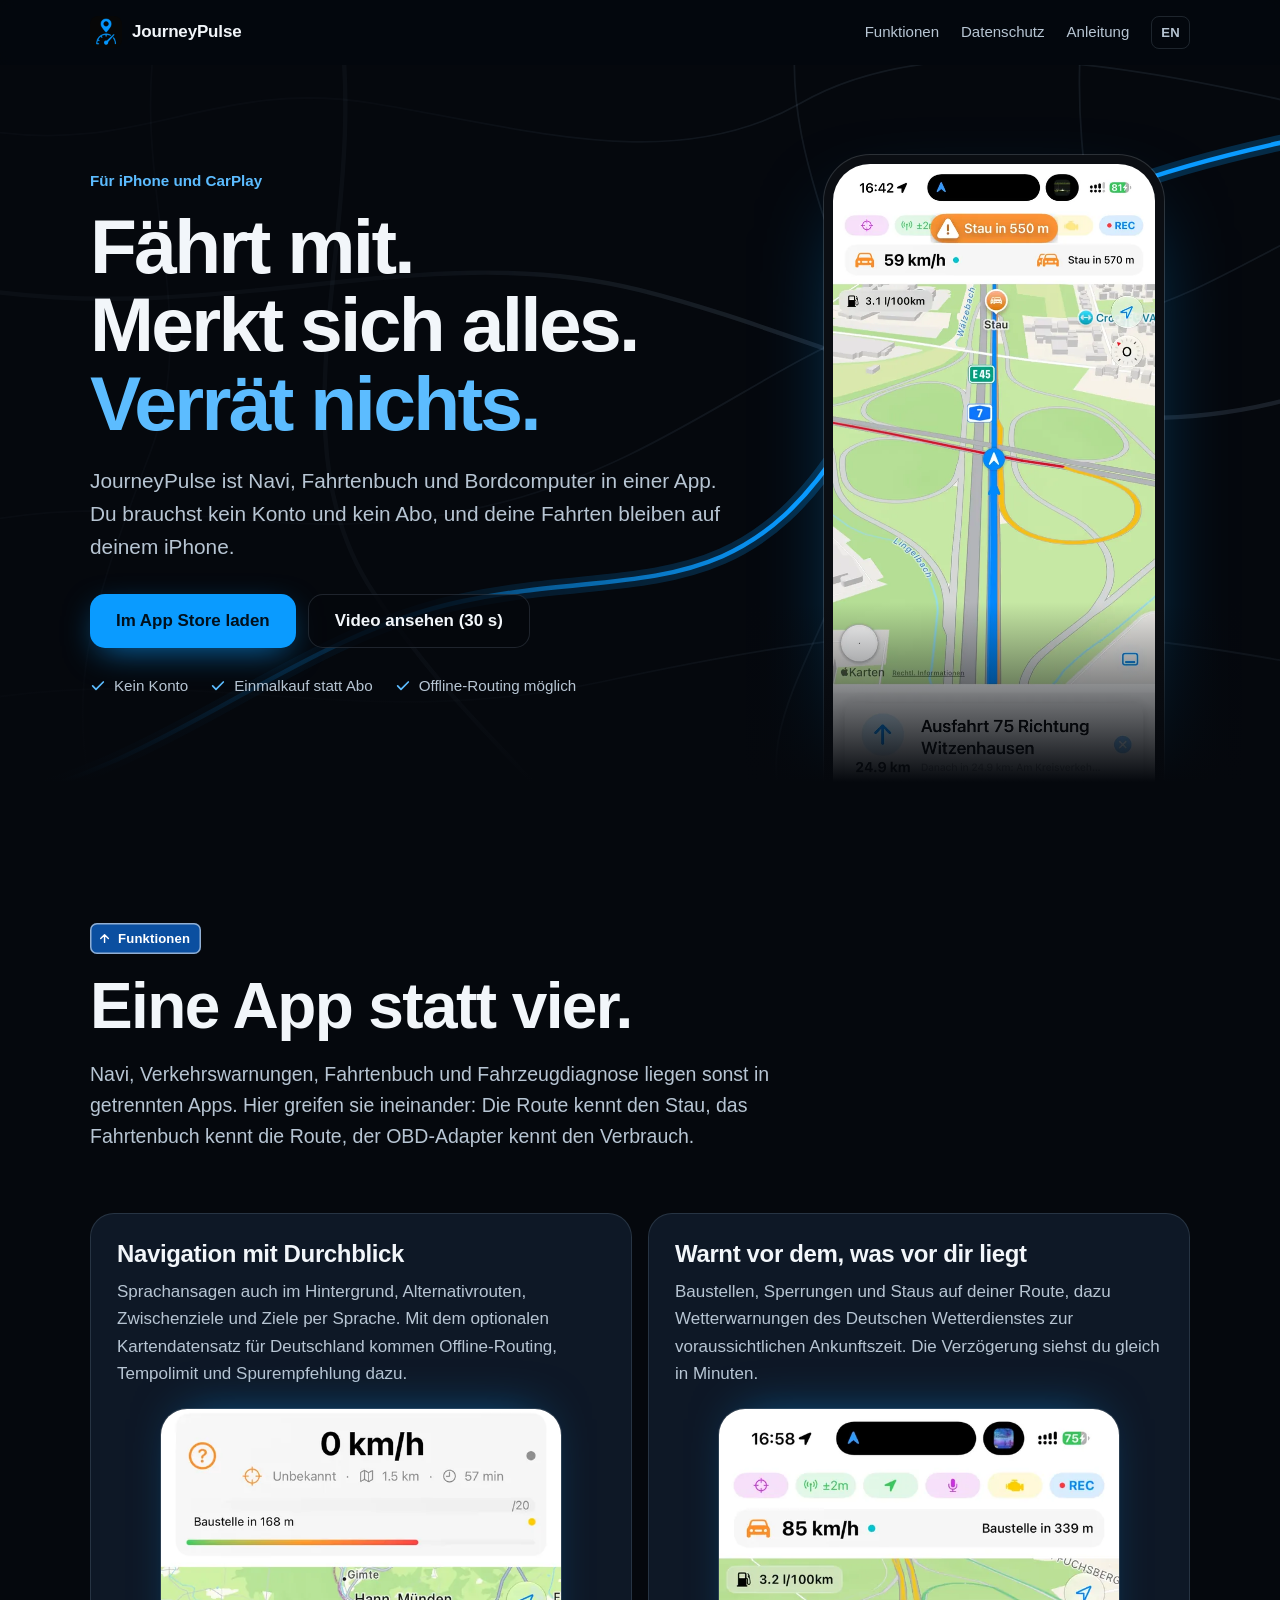
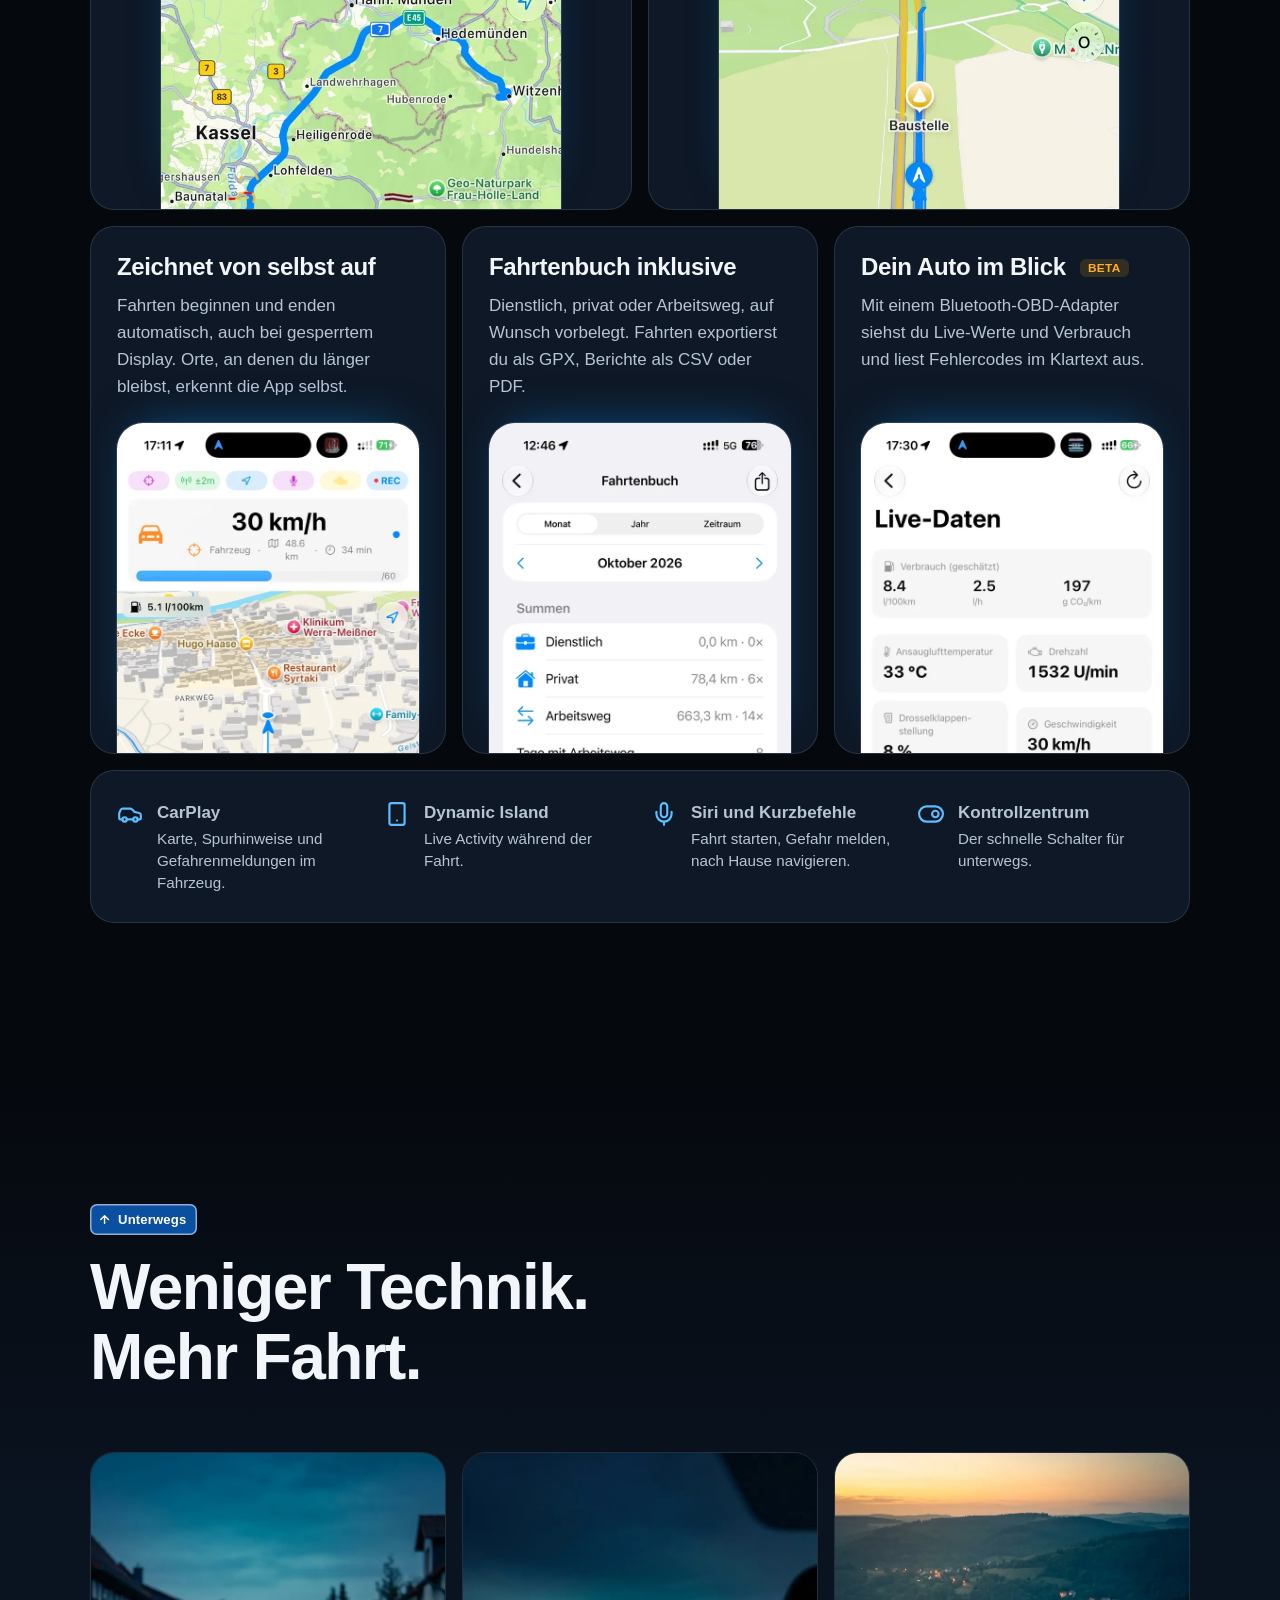
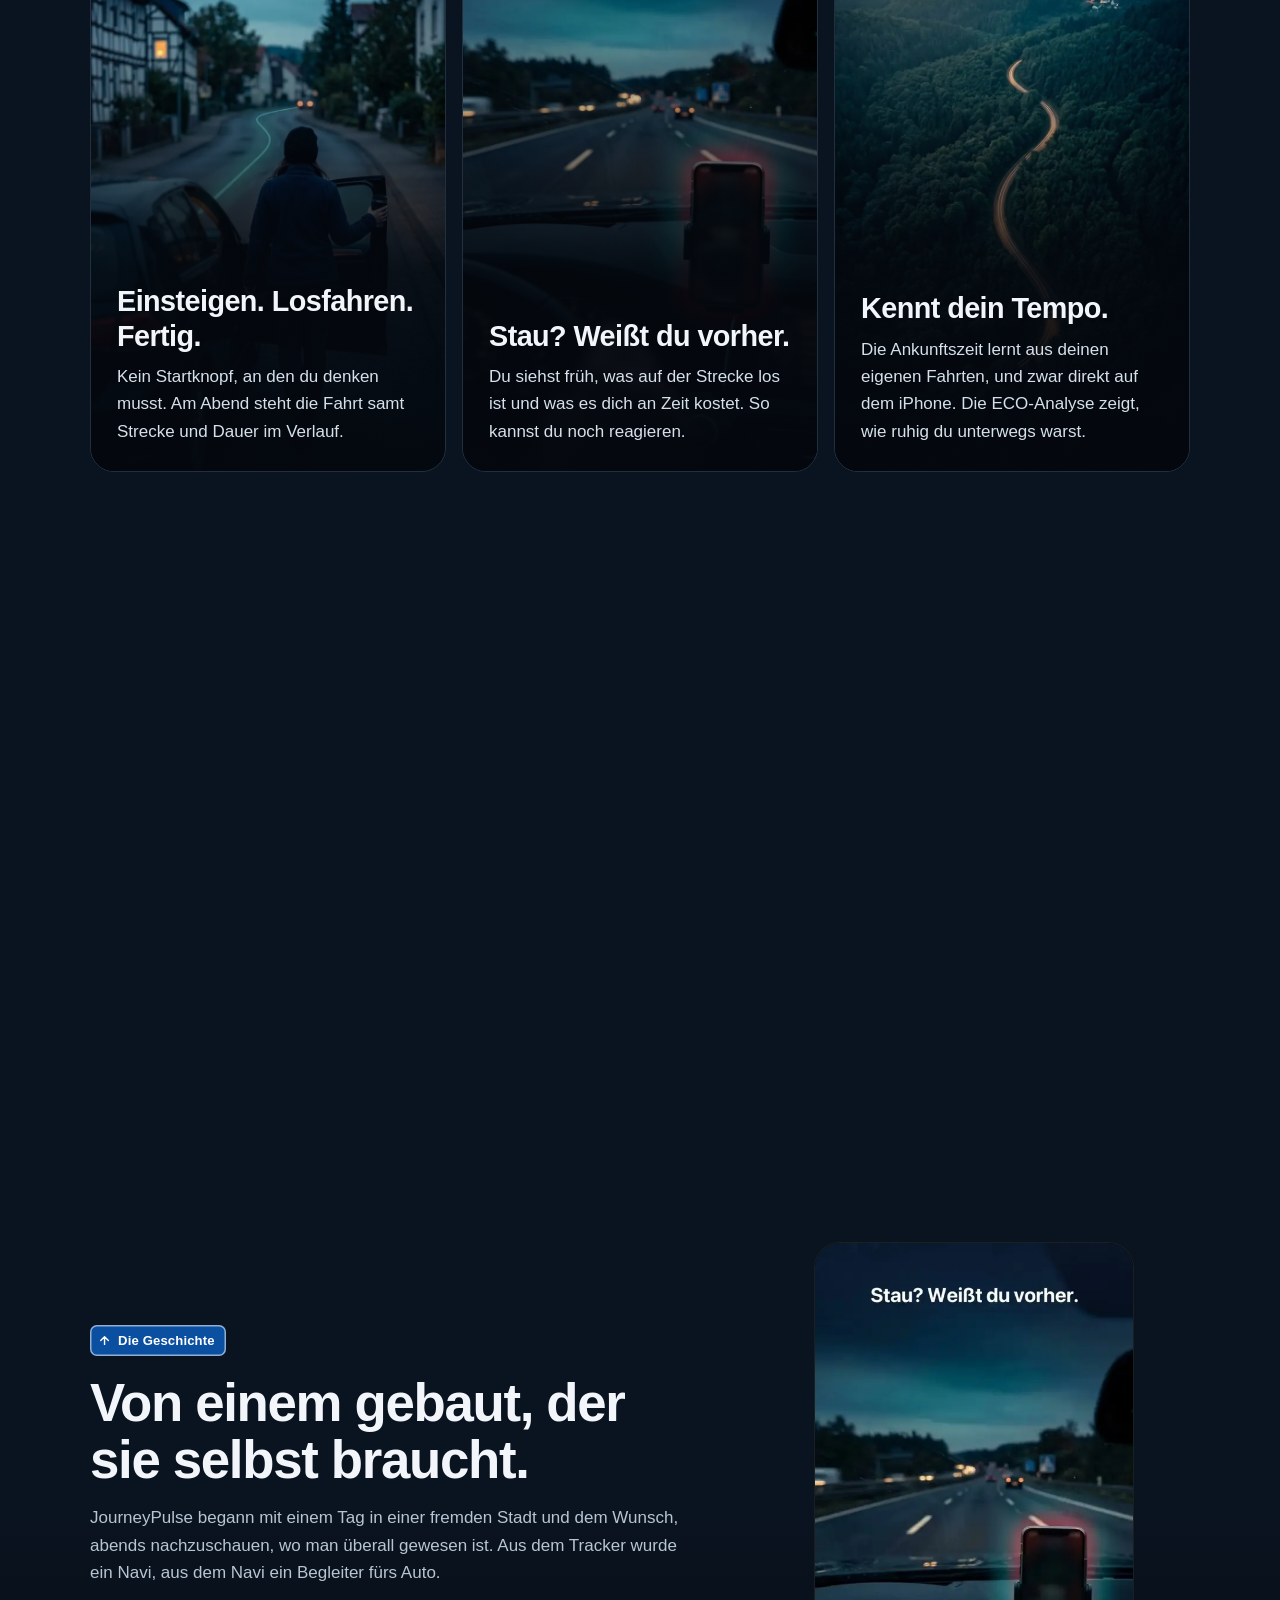
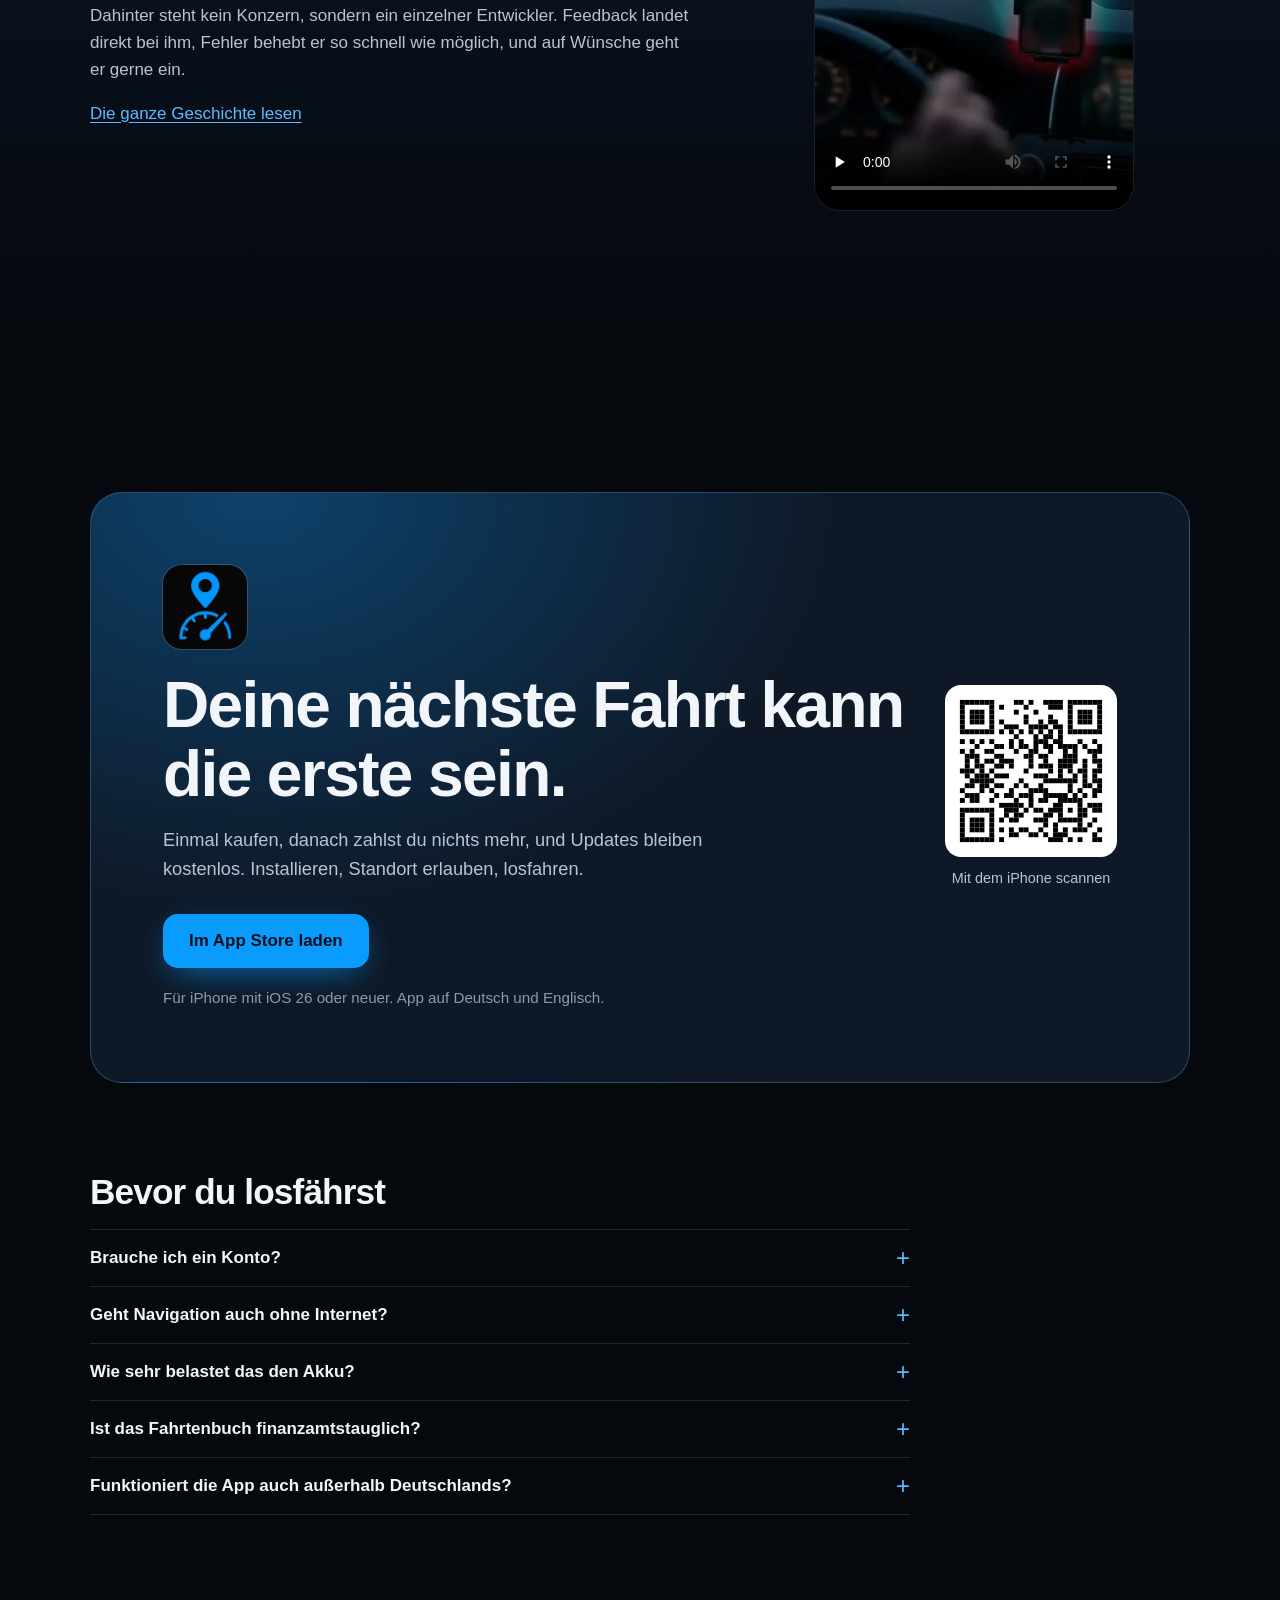
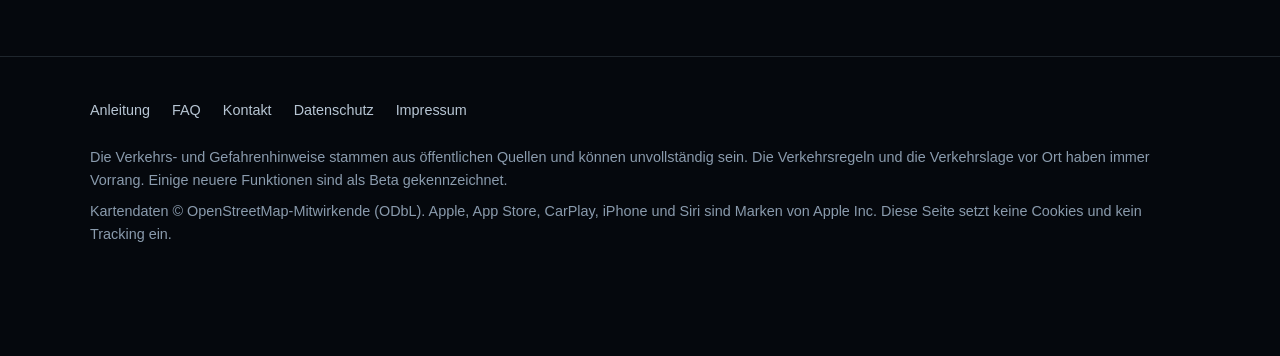
==== index.html @ 9086e034 "feat: Promotionseite für JourneyPulse nach AIDA Neue Startseite für GitHub Pages auf Deutsch (index." ====
<!DOCTYPE html>
<html lang="de">
<head>
<meta charset="utf-8">
<meta name="viewport" content="width=device-width, initial-scale=1, viewport-fit=cover">
<title>JourneyPulse: Navi, Fahrtenbuch und Bordcomputer fürs iPhone</title>
<meta name="description" content="Navigation, automatische Fahrtenaufzeichnung, Warnungen auf der Route und OBD-Diagnose in einer iPhone-App. Ohne Konto, ohne Abo, deine Fahrten bleiben auf dem Gerät.">
<meta name="theme-color" content="#05080d">
<meta name="apple-itunes-app" content="app-id=6749818889">
<link rel="canonical" href="https://uheine.github.io/journeypulse-legal/">
<link rel="alternate" hreflang="de" href="https://uheine.github.io/journeypulse-legal/">
<link rel="alternate" hreflang="en" href="https://uheine.github.io/journeypulse-legal/en.html">
<link rel="icon" type="image/png" href="favicon.png">
<link rel="apple-touch-icon" href="assets/icon-180.png">
<meta property="og:type" content="website">
<meta property="og:locale" content="de_DE">
<meta property="og:title" content="JourneyPulse: Fährt mit. Merkt sich alles. Verrät nichts.">
<meta property="og:description" content="Navi, Fahrtenbuch und Bordcomputer in einer iPhone-App. Ohne Konto, ohne Abo.">
<meta property="og:url" content="https://uheine.github.io/journeypulse-legal/">
<meta property="og:image" content="https://uheine.github.io/journeypulse-legal/assets/og.jpg">
<meta name="twitter:card" content="summary_large_image">
<link rel="stylesheet" href="assets/site.css">
<script>document.documentElement.classList.add('js')</script>
<script type="application/ld+json">
{"@context":"https://schema.org","@type":"MobileApplication","name":"JourneyPulse","operatingSystem":"iOS 26","applicationCategory":"TravelApplication","installUrl":"https://apps.apple.com/de/app/journeypulse/id6749818889","author":{"@type":"Person","name":"Ulrich Heine"}}
</script>
</head>
<body>
<svg width="0" height="0" style="position:absolute" aria-hidden="true">
  <symbol id="i-up" viewBox="0 0 24 24"><path d="M12 19V5M5 12l7-7 7 7"/></symbol>
  <symbol id="i-flag" viewBox="0 0 24 24"><path d="M4 15s1-1 4-1 5 2 8 2 4-1 4-1V3s-1 1-4 1-5-2-8-2-4 1-4 1z"/><path d="M4 22v-7"/></symbol>
  <symbol id="i-check" viewBox="0 0 24 24"><path d="M20 6 9 17l-5-5"/></symbol>
  <symbol id="i-car" viewBox="0 0 24 24"><path d="M19 17h2c.6 0 1-.4 1-1v-3c0-.9-.7-1.7-1.5-1.9C18.7 10.6 16 10 16 10s-1.3-1.4-2.2-2.3c-.5-.4-1.1-.7-1.8-.7H5c-.6 0-1.1.4-1.4.9l-1.4 2.9A3.7 3.7 0 0 0 2 12v4c0 .6.4 1 1 1h2"/><circle cx="7" cy="17" r="2"/><path d="M9 17h6"/><circle cx="17" cy="17" r="2"/></symbol>
  <symbol id="i-phone" viewBox="0 0 24 24"><rect x="5" y="2" width="14" height="20" rx="2"/><path d="M12 18h.01"/></symbol>
  <symbol id="i-mic" viewBox="0 0 24 24"><path d="M12 2a3 3 0 0 0-3 3v7a3 3 0 0 0 6 0V5a3 3 0 0 0-3-3Z"/><path d="M19 10v2a7 7 0 0 1-14 0v-2"/><path d="M12 19v3"/></symbol>
  <symbol id="i-toggle" viewBox="0 0 24 24"><rect x="1" y="5" width="22" height="14" rx="7"/><circle cx="16" cy="12" r="3"/></symbol>
</svg>
<a class="skip" href="#inhalt">Zum Inhalt springen</a>

<header class="top">
  <div class="wrap">
    <a class="brand" href="#inhalt"><img src="assets/icon-96.png" width="32" height="32" alt="">JourneyPulse</a>
    <nav aria-label="Hauptnavigation">
      <a class="opt" href="#funktionen">Funktionen</a>
      <a class="opt" href="#datenschutz">Datenschutz</a>
      <a class="opt" href="https://github.com/uheine/journeypulse-legal/wiki">Anleitung</a>
      <a class="lang" href="en.html" lang="en" hreflang="en" aria-label="English version">EN</a>
    </nav>
  </div>
</header>

<main id="inhalt">
  <div class="route" aria-hidden="true"><i></i></div>

  <!-- A: Attention -->
  <section class="hero">
    <svg class="hero-map" viewBox="0 0 1440 900" preserveAspectRatio="xMidYMid slice" aria-hidden="true">
      <path class="road big" d="M-20 300C260 340 480 240 720 300S1180 500 1460 420"/>
      <path class="road big" d="M380 -20C420 220 300 460 420 640S640 860 620 920"/>
      <path class="road" d="M-20 560C200 520 320 600 560 540S940 300 1100 330 1340 300 1460 240"/>
      <path class="road" d="M900 -20C860 180 1020 340 980 520S820 800 900 920"/>
      <path class="road" d="M-20 120C160 150 240 60 420 90S760 170 900 90 1240 40 1460 90"/>
      <path class="road" d="M180 -20C140 180 230 320 170 480S60 760 120 920"/>
      <path class="road" d="M1220 -20C1190 200 1290 380 1240 560S1130 780 1190 920"/>
      <path class="road" d="M-20 760C240 720 400 800 680 740S1140 660 1460 720"/>
      <path class="halo" pathLength="1" d="M-20 880C200 830 330 690 520 650S830 660 950 470 1130 200 1460 130"/>
      <path class="line" pathLength="1" d="M-20 880C200 830 330 690 520 650S830 660 950 470 1130 200 1460 130"/>
    </svg>
    <div class="wrap hero-grid">
      <div class="hero-copy">
        <p class="kicker">Für iPhone und CarPlay</p>
        <h1><span>Fährt mit.</span><span>Merkt sich alles.</span><span class="pulse-word">Verrät nichts.</span></h1>
        <p class="lead">JourneyPulse ist Navi, Fahrtenbuch und Bordcomputer in einer App. Du brauchst kein Konto und kein Abo, und deine Fahrten bleiben auf deinem iPhone.</p>
        <div class="cta-row">
          <a class="btn primary" href="https://apps.apple.com/de/app/journeypulse/id6749818889">Im App Store laden</a>
          <a class="btn ghost" href="#video">Video ansehen (30 s)</a>
        </div>
        <ul class="facts">
          <li><svg class="icon" aria-hidden="true"><use href="#i-check"/></svg>Kein Konto</li>
          <li><svg class="icon" aria-hidden="true"><use href="#i-check"/></svg>Einmalkauf statt Abo</li>
          <li><svg class="icon" aria-hidden="true"><use href="#i-check"/></svg>Offline-Routing möglich</li>
        </ul>
      </div>
      <div class="phone hero-phone">
        <img src="assets/shot-stau.webp" width="640" height="1390" alt="JourneyPulse während der Navigation: Warnung „Stau in 550 m“, Abbiegehinweis „Ausfahrt 75 Richtung Witzenhausen“ und 8 Minuten Verzögerung durch den Stau." fetchpriority="high">
      </div>
    </div>
  </section>

  <!-- I: Interest -->
  <section class="section" id="funktionen" data-stop="Funktionen">
    <span class="wp" aria-hidden="true"></span>
    <div class="wrap">
      <div class="head reveal">
        <span class="sign"><svg class="icon" aria-hidden="true"><use href="#i-up"/></svg>Funktionen</span>
        <h2>Eine App statt vier.</h2>
        <p>Navi, Verkehrswarnungen, Fahrtenbuch und Fahrzeugdiagnose liegen sonst in getrennten Apps. Hier greifen sie ineinander: Die Route kennt den Stau, das Fahrtenbuch kennt die Route, der OBD-Adapter kennt den Verbrauch.</p>
      </div>
      <div class="bento">
        <article class="card c3 reveal">
          <div class="txt">
            <h3>Navigation mit Durchblick</h3>
            <p>Sprachansagen auch im Hintergrund, Alternativrouten, Zwischenziele und Ziele per Sprache. Mit dem optionalen Kartendatensatz für Deutschland kommen Offline-Routing, Tempolimit und Spurempfehlung dazu.</p>
          </div>
          <div class="peek mid"><div class="frame"><img src="assets/shot-route.webp" width="640" height="1390" loading="lazy" alt="Routenübersicht mit empfohlener Route und Alternativroute auf der Karte."></div></div>
        </article>
        <article class="card c3 reveal">
          <div class="txt">
            <h3>Warnt vor dem, was vor dir liegt</h3>
            <p>Baustellen, Sperrungen und Staus auf deiner Route, dazu Wetterwarnungen des Deutschen Wetterdienstes zur voraussichtlichen Ankunftszeit. Die Verzögerung siehst du gleich in Minuten.</p>
          </div>
          <div class="peek"><div class="frame"><img src="assets/shot-baustelle.webp" width="640" height="1390" loading="lazy" alt="Navigation mit Warnung „Baustelle in 339 m“, Tempolimit 120 und Spurhinweis."></div></div>
        </article>
        <article class="card c2 reveal">
          <div class="txt">
            <h3>Zeichnet von selbst auf</h3>
            <p>Fahrten beginnen und enden automatisch, auch bei gesperrtem Display. Orte, an denen du länger bleibst, erkennt die App selbst.</p>
          </div>
          <div class="peek"><div class="frame"><img src="assets/shot-live.webp" width="640" height="973" loading="lazy" alt="Live-Ansicht mit aktueller Geschwindigkeit, Tempolimit 30 und Karte mit Orten in der Umgebung."></div></div>
        </article>
        <article class="card c2 reveal">
          <div class="txt">
            <h3>Fahrtenbuch inklusive</h3>
            <p>Dienstlich, privat oder Arbeitsweg, auf Wunsch vorbelegt. Fahrten exportierst du als GPX, Berichte als CSV oder PDF.</p>
          </div>
          <div class="peek"><div class="frame"><img src="assets/shot-fahrtenbuch.webp" width="640" height="1390" loading="lazy" alt="Fahrtenbuch mit Monatssummen für dienstliche und private Fahrten sowie den Arbeitsweg."></div></div>
        </article>
        <article class="card c2 reveal">
          <div class="txt">
            <h3>Dein Auto im Blick <span class="tag">BETA</span></h3>
            <p>Mit einem Bluetooth-OBD-Adapter siehst du Live-Werte und Verbrauch und liest Fehlercodes im Klartext aus.</p>
          </div>
          <div class="peek"><div class="frame"><img src="assets/shot-obd.webp" width="640" height="1390" loading="lazy" alt="OBD-Live-Daten: Verbrauch, Drehzahl, Kühlmitteltemperatur, Motorlast und weitere Werte."></div></div>
        </article>
        <article class="card span-all reveal">
          <div class="strip">
            <div><svg class="icon" aria-hidden="true"><use href="#i-car"/></svg><p><b>CarPlay</b><span>Karte, Spurhinweise und Gefahrenmeldungen im Fahrzeug.</span></p></div>
            <div><svg class="icon" aria-hidden="true"><use href="#i-phone"/></svg><p><b>Dynamic Island</b><span>Live Activity während der Fahrt.</span></p></div>
            <div><svg class="icon" aria-hidden="true"><use href="#i-mic"/></svg><p><b>Siri und Kurzbefehle</b><span>Fahrt starten, Gefahr melden, nach Hause navigieren.</span></p></div>
            <div><svg class="icon" aria-hidden="true"><use href="#i-toggle"/></svg><p><b>Kontrollzentrum</b><span>Der schnelle Schalter für unterwegs.</span></p></div>
          </div>
        </article>
      </div>
    </div>
  </section>

  <!-- D: Desire -->
  <div class="desire">
    <section class="section" id="unterwegs" data-stop="So fühlt es sich an">
      <span class="wp" aria-hidden="true"></span>
      <div class="wrap">
        <div class="head reveal">
          <span class="sign"><svg class="icon" aria-hidden="true"><use href="#i-up"/></svg>Unterwegs</span>
          <h2>Weniger Technik.<br>Mehr Fahrt.</h2>
        </div>
        <div class="scenes">
          <article class="scene reveal">
            <img src="assets/scene-start.webp" width="768" height="1376" loading="lazy" alt="Eine Person steigt in der Abenddämmerung in einer Altstadtgasse ins Auto, eine leuchtende Linie zeigt den Weg.">
            <div><h3>Einsteigen. Losfahren. Fertig.</h3><p>Kein Startknopf, an den du denken musst. Am Abend steht die Fahrt samt Strecke und Dauer im Verlauf.</p></div>
          </article>
          <article class="scene reveal">
            <img src="assets/scene-stau.webp" width="768" height="1376" loading="lazy" alt="Blick aus dem Auto auf eine Autobahn in der Dämmerung, das iPhone in der Halterung leuchtet warnend rot.">
            <div><h3>Stau? Weißt du vorher.</h3><p>Du siehst früh, was auf der Strecke los ist und was es dich an Zeit kostet. So kannst du noch reagieren.</p></div>
          </article>
          <article class="scene reveal">
            <img src="assets/scene-strasse.webp" width="768" height="1376" loading="lazy" alt="Luftaufnahme einer kurvigen Landstraße durch dunklen Wald, Lichtspuren folgen dem Straßenverlauf.">
            <div><h3>Kennt dein Tempo.</h3><p>Die Ankunftszeit lernt aus deinen eigenen Fahrten, und zwar direkt auf dem iPhone. Die ECO-Analyse zeigt, wie ruhig du unterwegs warst.</p></div>
          </article>
        </div>

        <div class="privacy" id="datenschutz" data-stop="Datenschutz">
          <div class="pic reveal"><img src="assets/scene-daten.webp" width="768" height="1376" loading="lazy" alt="Ein iPhone liegt unter einer leuchtenden Glaskuppel mit Schloss-Symbol."></div>
          <div class="reveal">
            <span class="sign"><svg class="icon" aria-hidden="true"><use href="#i-up"/></svg>Datenschutz</span>
            <h2>Deine Wege gehören dir.</h2>
            <ul class="checks">
              <li><svg class="icon" aria-hidden="true"><use href="#i-check"/></svg>Kein Nutzerkonto, keine Registrierung</li>
              <li><svg class="icon" aria-hidden="true"><use href="#i-check"/></svg>Kein Server, auf dem deine Fahrten landen</li>
              <li><svg class="icon" aria-hidden="true"><use href="#i-check"/></svg>Fahrten, Orte, Tankungen und OBD-Daten liegen lokal auf dem iPhone</li>
              <li><svg class="icon" aria-hidden="true"><use href="#i-check"/></svg>Export und iCloud-Sicherung nur, wenn du sie selbst startest</li>
            </ul>
            <blockquote>„Eine App, die aufzeichnet, wo du dich aufhältst, weiß sehr viel über dich. Dieses Wissen gehört dir und sonst niemandem.“<footer>Ulrich Heine, Entwickler</footer></blockquote>
            <p class="fine">Ganz ohne Internet geht es nicht: Für Karten, Routen, Warnungen und Wetter fragt die App externe Dienste ab und übermittelt dabei den nötigen Kartenausschnitt. <a href="https://github.com/uheine/journeypulse-legal/wiki/Datenschutz">Welche Dienste das sind</a></p>
          </div>
        </div>

        <div class="story" id="video" data-stop="Das Video">
          <div class="reveal">
            <span class="sign"><svg class="icon" aria-hidden="true"><use href="#i-up"/></svg>Die Geschichte</span>
            <h2>Von einem gebaut, der sie selbst braucht.</h2>
            <p>JourneyPulse begann mit einem Tag in einer fremden Stadt und dem Wunsch, abends nachzuschauen, wo man überall gewesen ist. Aus dem Tracker wurde ein Navi, aus dem Navi ein Begleiter fürs Auto.</p>
            <p>Dahinter steht kein Konzern, sondern ein einzelner Entwickler. Feedback landet direkt bei ihm, Fehler behebt er so schnell wie möglich, und auf Wünsche geht er gerne ein.</p>
            <p><a href="https://github.com/uheine/journeypulse-legal/wiki/Die-Geschichte-von-JourneyPulse">Die ganze Geschichte lesen</a></p>
          </div>
          <div class="player reveal">
            <video controls playsinline preload="none" poster="assets/promo-poster.webp" width="720" height="1280" aria-label="JourneyPulse in 30 Sekunden">
              <source src="assets/promo.mp4" type="video/mp4">
            </video>
          </div>
        </div>
      </div>
    </section>
  </div>

  <!-- A: Action -->
  <section class="section" id="ziel" data-stop="Ziel: App Store">
    <span class="wp" aria-hidden="true"></span>
    <div class="wrap">
      <div class="action reveal">
        <div>
          <img class="app" src="assets/icon-180.png" width="84" height="84" alt="">
          <h2>Deine nächste Fahrt kann die erste sein.</h2>
          <p>Einmal kaufen, danach zahlst du nichts mehr, und Updates bleiben kostenlos. Installieren, Standort erlauben, losfahren.</p>
          <div class="cta-row">
            <a class="btn primary" href="https://apps.apple.com/de/app/journeypulse/id6749818889">Im App Store laden</a>
          </div>
          <p class="req">Für iPhone mit iOS 26 oder neuer. App auf Deutsch und Englisch.</p>
        </div>
        <div class="qr">
          <img src="assets/qr-appstore.svg" width="172" height="172" loading="lazy" alt="QR-Code zur App im App Store">
          <span>Mit dem iPhone scannen</span>
        </div>
      </div>

      <div class="faq">
        <h2>Bevor du losfährst</h2>
        <details><summary>Brauche ich ein Konto?</summary><p>Nein. Es gibt keine Registrierung und kein Nutzerkonto. Du installierst die App und fährst los.</p></details>
        <details><summary>Geht Navigation auch ohne Internet?</summary><p>Ja, mit dem optionalen Kartendatensatz für Deutschland berechnet die App Routen auf dem Gerät. Ohne Kartendaten nutzt sie Apple Karten und damit eine Verbindung.</p></details>
        <details><summary>Wie sehr belastet das den Akku?</summary><p>Die Aufzeichnung im Hintergrund nutzt GPS und kann den Akkuverbrauch erhöhen. Die Ortung passt sich deiner Bewegung an, und mit dem Profil „nur wichtige Orte“ läuft sie besonders sparsam.</p></details>
        <details><summary>Ist das Fahrtenbuch finanzamtstauglich?</summary><p>Nein. Es ist eine private Übersicht, zum Beispiel für die Pendlerpauschale. Es hat keine Änderungssperre und keinen Pflicht-Kilometerstand.</p></details>
        <details><summary>Funktioniert die App auch außerhalb Deutschlands?</summary><p>Der Schwerpunkt liegt auf Deutschland: Dort gelten der Offline-Kartendatensatz, die amtlichen Verkehrsdaten und die Wetterwarnungen. Welche Grenzen es noch gibt, steht unter <a href="https://github.com/uheine/journeypulse-legal/wiki/Bekannte-Einschränkungen">Bekannte Einschränkungen</a>.</p></details>
      </div>
    </div>
  </section>
</main>

<footer class="site">
  <div class="wrap">
    <nav aria-label="Weitere Seiten">
      <a href="https://github.com/uheine/journeypulse-legal/wiki">Anleitung</a>
      <a href="https://github.com/uheine/journeypulse-legal/wiki/FAQ">FAQ</a>
      <a href="mailto:apps@uheine.com">Kontakt</a>
      <a href="datenschutz.html">Datenschutz</a>
      <a href="impressum.html">Impressum</a>
    </nav>
    <p>Die Verkehrs- und Gefahrenhinweise stammen aus öffentlichen Quellen und können unvollständig sein. Die Verkehrsregeln und die Verkehrslage vor Ort haben immer Vorrang. Einige neuere Funktionen sind als Beta gekennzeichnet.</p>
    <p>Kartendaten © OpenStreetMap-Mitwirkende (ODbL). Apple, App Store, CarPlay, iPhone und Siri sind Marken von Apple Inc. Diese Seite setzt keine Cookies und kein Tracking ein.</p>
  </div>
</footer>

<aside class="hud" aria-label="Fortschritt auf dieser Seite" data-in="In" data-arrived="Ziel erreicht" data-arrived-hint="Gute Fahrt!">
  <a class="next" href="#funktionen">
    <span class="turn"><svg class="icon" aria-hidden="true"><use href="#i-up"/></svg></span>
    <span class="where"><b>In 300 m</b><span>Funktionen</span></span>
  </a>
  <a class="btn primary" href="https://apps.apple.com/de/app/journeypulse/id6749818889">App Store</a>
</aside>

<script src="assets/site.js" defer></script>
</body>
</html>
---- assets/site.css ----
:root {
  color-scheme: dark;
  --bg: #05080d;
  --bg-2: #0a1320;
  --card: #0e1826;
  --card-2: #142234;
  --line: rgba(190, 215, 240, .14);
  --text: #f2f6fa;
  --text-2: #b7c5d3;
  --text-3: #8a9bad;
  --blue: #0a9bff;
  --blue-text: #5cbcff;
  --amber: #ffb020;
  --radius: 24px;
  --gutter: clamp(16px, 4vw, 40px);
  --ease: cubic-bezier(.2, .7, .2, 1);
  --route-x: max(20px, calc(50vw - 660px));
}

* { box-sizing: border-box; }
html { scroll-behavior: smooth; scroll-padding-top: 88px; -webkit-text-size-adjust: 100%; }
body {
  margin: 0;
  background: var(--bg);
  color: var(--text);
  font: 400 17px/1.6 -apple-system, BlinkMacSystemFont, "SF Pro Text", "Segoe UI", Roboto, "Helvetica Neue", Arial, sans-serif;
  -webkit-font-smoothing: antialiased;
  overflow-x: clip;
}
img, video, svg { display: block; max-width: 100%; }
img, video { height: auto; }
a { color: var(--blue-text); text-underline-offset: 3px; }
:focus-visible { outline: 3px solid var(--blue-text); outline-offset: 3px; border-radius: 6px; }
h1, h2, h3 { margin: 0; font-family: -apple-system, BlinkMacSystemFont, "SF Pro Display", "Segoe UI", Roboto, sans-serif; letter-spacing: -.025em; line-height: 1.08; }
h2 { font-size: clamp(2.25rem, 5.4vw, 4rem); font-weight: 800; }
h3 { font-size: 1.5rem; font-weight: 700; line-height: 1.2; letter-spacing: -.015em; }
p { margin: 0; }
.icon { width: 1.25em; height: 1.25em; fill: none; stroke: currentColor; stroke-width: 2; stroke-linecap: round; stroke-linejoin: round; flex: none; }
.wrap { width: min(1180px, 100%); margin-inline: auto; padding-inline: var(--gutter); }
.skip { position: absolute; left: 12px; top: -60px; z-index: 100; padding: 10px 16px; background: var(--text); color: var(--bg); border-radius: 10px; }
.skip:focus { top: 12px; }

/* Kopfzeile */
.top { position: sticky; top: 0; z-index: 40; background: rgba(5, 8, 13, .78); backdrop-filter: saturate(160%) blur(14px); -webkit-backdrop-filter: saturate(160%) blur(14px); border-bottom: 1px solid transparent; transition: border-color .2s; }
.top.stuck { border-bottom-color: var(--line); }
.top .wrap { display: flex; align-items: center; gap: 24px; min-height: 64px; }
.brand { display: flex; align-items: center; gap: 10px; color: var(--text); font-weight: 700; text-decoration: none; letter-spacing: -.01em; }
.brand img { width: 32px; height: 32px; border-radius: 8px; }
.top nav { display: flex; gap: 22px; margin-left: auto; align-items: center; }
.top nav a { color: var(--text-2); text-decoration: none; font-size: .94rem; padding: 10px 0; transition: color .15s; }
.top nav a:hover { color: var(--text); }
.top .lang { border: 1px solid var(--line); border-radius: 8px; padding: 5px 9px; font-size: .82rem; font-weight: 600; letter-spacing: .02em; }
@media (max-width: 780px) { .top nav .opt { display: none; } }

/* Schaltflächen */
.btn { display: inline-flex; align-items: center; justify-content: center; gap: 10px; min-height: 54px; padding: 0 26px; border-radius: 15px; font-weight: 650; font-size: 1.06rem; text-decoration: none; cursor: pointer; touch-action: manipulation; transition: transform .16s var(--ease), background .16s, border-color .16s; }
.btn:active { transform: scale(.97); }
.btn.primary { background: var(--blue); color: #02101c; box-shadow: 0 10px 34px -10px rgba(10, 155, 255, .75); }
.btn.primary:hover { background: #38aeff; }
.btn.ghost { color: var(--text); background: rgba(5, 8, 13, .72); border: 1px solid var(--line); }
.btn.ghost:hover { border-color: rgba(190, 215, 240, .4); }

/* Geräterahmen */
.phone { position: relative; padding: 9px; border-radius: 46px; background: #0b0e13; box-shadow: 0 0 0 1px rgba(255, 255, 255, .16), 0 40px 90px -30px rgba(10, 155, 255, .5); }
.phone img { border-radius: 37px; width: 100%; }

/* Hero (Attention) */
.hero { position: relative; isolation: isolate; overflow: clip; padding-block: clamp(36px, 7vw, 92px) 0; }
.hero-map { position: absolute; inset: 0; z-index: -1; width: 100%; height: 100%; }
.hero-map .road { fill: none; stroke: rgba(170, 200, 230, .09); stroke-width: 2; }
.hero-map .road.big { stroke: rgba(170, 200, 230, .13); stroke-width: 5; }
.hero-map .halo, .hero-map .line { fill: none; stroke-linecap: round; stroke-dasharray: 1; }
.hero-map .halo { stroke: rgba(10, 155, 255, .24); stroke-width: 18; }
.hero-map .line { stroke: var(--blue); stroke-width: 5; }
.js .hero-map .halo, .js .hero-map .line { stroke-dashoffset: 1; animation: draw 2.4s .2s var(--ease) forwards; }
@keyframes draw { to { stroke-dashoffset: 0; } }
.hero::after { content: ""; position: absolute; inset: auto 0 0; height: 180px; z-index: 1; background: linear-gradient(transparent, var(--bg)); pointer-events: none; }
.hero-grid { display: grid; gap: 40px; align-items: center; }
.hero-copy { position: relative; z-index: 2; }
.kicker { color: var(--blue-text); font-weight: 650; font-size: .95rem; }
h1 { font-size: clamp(2.6rem, 11.4vw, 5.2rem); font-weight: 800; letter-spacing: -.035em; line-height: 1.02; margin-top: 14px; }
h1 span { display: block; }
h1 .pulse-word { color: var(--blue-text); }
.lead { font-size: clamp(1.1rem, 2vw, 1.3rem); color: var(--text-2); margin-top: 22px; max-width: 34em; }
.cta-row { display: flex; flex-wrap: wrap; gap: 12px; margin-top: 30px; }
.facts { display: flex; flex-wrap: wrap; gap: 8px 22px; margin: 26px 0 0; padding: 0; list-style: none; color: var(--text-2); font-size: .95rem; }
.facts li { display: flex; align-items: center; gap: 8px; }
.facts .icon { color: var(--blue-text); width: 1.05em; height: 1.05em; stroke-width: 2.6; }
@media (max-width: 480px) { .hero .btn { flex: 1 1 100%; } }
.hero-phone { width: min(320px, 76vw); margin-inline: auto; margin-bottom: -150px; }
@media (min-width: 920px) {
  .hero-grid { grid-template-columns: 1.25fr .75fr; gap: 56px; }
  .hero-phone { width: 340px; margin-bottom: -90px; }
  .hero-copy { padding-bottom: 70px; }
  .hero-map { -webkit-mask-image: linear-gradient(to right, rgba(0, 0, 0, .3) 30%, #000 62%); mask-image: linear-gradient(to right, rgba(0, 0, 0, .3) 30%, #000 62%); }
  h1 { font-size: clamp(3.4rem, 6vw, 5.2rem); }
}

/* Abschnitte */
.section { position: relative; padding-block: clamp(84px, 11vw, 150px); }
.head { max-width: 760px; margin-bottom: clamp(36px, 5vw, 60px); }
.head p { color: var(--text-2); font-size: clamp(1.08rem, 1.7vw, 1.22rem); margin-top: 18px; }
.sign { display: inline-flex; align-items: center; gap: 7px; margin-bottom: 18px; padding: 5px 11px 5px 8px; border-radius: 7px; background: #0b4fa0; color: #fff; font-size: .82rem; font-weight: 700; letter-spacing: .01em; box-shadow: inset 0 0 0 1.5px rgba(255, 255, 255, .55); }
.sign .icon { width: 1em; height: 1em; stroke-width: 2.6; }

/* Route am Rand */
.route { display: none; }
@media (min-width: 1400px) {
  .route { display: block; position: absolute; top: 0; bottom: 0; left: var(--route-x); width: 4px; border-radius: 4px; background: rgba(190, 215, 240, .1); pointer-events: none; z-index: 2; }
  .route i { position: absolute; inset: 0; border-radius: 4px; background: var(--blue); transform-origin: top; transform: scaleY(var(--p, 0)); }
  .wp { position: absolute; left: calc(var(--route-x) - 5px); width: 14px; height: 14px; border-radius: 50%; background: var(--bg); border: 3px solid rgba(190, 215, 240, .3); margin-top: 7px; z-index: 3; transition: border-color .25s, background .25s; }
  .wp.on { border-color: var(--blue); background: #fff; }
}
main { position: relative; }
@media (max-width: 1399px) { .wp { display: none; } }

/* Funktionen (Interest) */
.bento { display: grid; gap: 16px; }
.card { background: var(--card); border: 1px solid var(--line); border-radius: var(--radius); overflow: hidden; display: flex; flex-direction: column; }
.card .txt { padding: 26px 26px 22px; }
.card p { color: var(--text-2); margin-top: 10px; }
.card .tag { display: inline-block; margin-left: 8px; padding: 2px 8px; border-radius: 6px; background: rgba(255, 176, 32, .15); color: var(--amber); font-size: .74rem; font-weight: 700; vertical-align: 3px; letter-spacing: .03em; }
.card ul { margin: 14px 0 0; padding: 0; list-style: none; color: var(--text-2); }
.card ul li { padding-left: 20px; position: relative; margin-top: 5px; }
.card ul li::before { content: ""; position: absolute; left: 2px; top: .62em; width: 7px; height: 7px; border-radius: 50%; background: var(--blue); }
.peek { margin-top: auto; padding: 0 26px; }
.peek .frame { height: 330px; overflow: hidden; border-radius: 26px 26px 0 0; box-shadow: 0 0 0 1px rgba(255, 255, 255, .13), 0 -14px 50px -24px rgba(10, 155, 255, .55); }
.peek img { width: 100%; }
.peek.mid img { margin-top: -24%; }
.strip { display: grid; gap: 22px; padding: 28px 26px; }
.strip div { display: flex; gap: 14px; align-items: flex-start; }
.strip .icon { color: var(--blue-text); width: 26px; height: 26px; margin-top: 2px; }
.span-all { grid-column: 1 / -1; }
.strip p { margin: 0; }
.strip b { display: block; font-weight: 650; }
.strip span { color: var(--text-2); font-size: .95rem; line-height: 1.45; display: block; margin-top: 2px; }
@media (min-width: 720px) {
  .bento { grid-template-columns: repeat(2, 1fr); }
  .strip { grid-template-columns: repeat(2, 1fr); }

}
@media (min-width: 1020px) {
  .bento { grid-template-columns: repeat(6, 1fr); }
  .c3 { grid-column: span 3; }
  .c2 { grid-column: span 2; }
  .strip { grid-template-columns: repeat(4, 1fr); }
  .c3 .peek .frame { height: 400px; }
  .c3 .peek { padding-inline: 70px; }
}

/* Szenen (Desire) */
.desire { background: linear-gradient(var(--bg), var(--bg-2) 18%, var(--bg-2) 82%, var(--bg)); }
.scenes { display: grid; gap: 16px; }
.scene { position: relative; min-height: 500px; border-radius: var(--radius); overflow: hidden; display: flex; align-items: flex-end; isolation: isolate; border: 1px solid var(--line); }
.scene img { position: absolute; inset: 0; width: 100%; height: 100%; object-fit: cover; z-index: -2; transition: transform .5s var(--ease); }
.scene:hover img { transform: scale(1.03); }
.scene::before { content: ""; position: absolute; inset: 0; z-index: -1; background: linear-gradient(180deg, rgba(4, 8, 14, 0) 30%, rgba(4, 8, 14, .88) 68%, rgba(4, 8, 14, .97)); }
.scene div { padding: 26px; }
.scene h3 { font-size: 1.8rem; font-weight: 800; letter-spacing: -.02em; }
.scene p { color: #d6e0ea; margin-top: 10px; }
@media (min-width: 900px) { .scenes { grid-template-columns: repeat(3, 1fr); } .scene { min-height: 620px; } }

.privacy { margin-top: clamp(64px, 9vw, 120px); display: grid; gap: 36px; align-items: center; }
.privacy .pic { position: relative; border-radius: var(--radius); overflow: hidden; border: 1px solid var(--line); aspect-ratio: 4 / 5; }
.privacy .pic img { width: 100%; height: 100%; object-fit: cover; object-position: 50% 62%; }
.privacy h2 { font-size: clamp(2.1rem, 4.4vw, 3.3rem); }
.checks { list-style: none; margin: 24px 0 0; padding: 0; display: grid; gap: 12px; }
.checks li { display: flex; gap: 12px; align-items: flex-start; }
.checks .icon { color: var(--blue-text); stroke-width: 2.6; margin-top: 4px; }
blockquote { margin: 28px 0 0; padding-left: 18px; border-left: 3px solid var(--blue); color: var(--text); font-size: 1.14rem; line-height: 1.5; }
blockquote footer { color: var(--text-3); font-size: .92rem; margin-top: 8px; }
.fine { color: var(--text-3); font-size: .93rem; line-height: 1.5; margin-top: 22px; }
.fine a { color: var(--text-2); }
@media (min-width: 900px) { .privacy { grid-template-columns: 5fr 7fr; gap: 64px; } }

.story { margin-top: clamp(64px, 9vw, 120px); display: grid; gap: 36px; align-items: center; }
.story .player { width: min(300px, 80vw); margin-inline: auto; border-radius: 26px; overflow: hidden; border: 1px solid var(--line); aspect-ratio: 9 / 16; background: #000; }
.story .player video { width: 100%; height: 100%; object-fit: cover; }
.story p { color: var(--text-2); margin-top: 16px; }
.story h2 { font-size: clamp(2.1rem, 4.4vw, 3.3rem); }
@media (min-width: 900px) { .story { grid-template-columns: 7fr 5fr; gap: 64px; } .story .player { order: 2; width: 320px; } }

/* Abschluss (Action) */
.action { position: relative; overflow: hidden; border-radius: 32px; border: 1px solid rgba(92, 188, 255, .3); background: radial-gradient(90% 120% at 15% 0%, rgba(10, 155, 255, .32), transparent 60%), var(--card); padding: clamp(32px, 6vw, 72px); display: grid; gap: 36px; align-items: center; }
.action img.app { width: 84px; height: 84px; border-radius: 19px; margin-bottom: 22px; box-shadow: 0 0 0 1px rgba(255, 255, 255, .14); }
.action p { color: var(--text-2); font-size: 1.14rem; margin-top: 16px; max-width: 32em; }
.action .req { font-size: .95rem; color: var(--text-3); margin-top: 18px; }
.qr { display: none; text-align: center; }
.qr img { width: 172px; height: 172px; padding: 10px; background: #fff; border-radius: 16px; }
.qr span { display: block; margin-top: 10px; color: var(--text-2); font-size: .9rem; }
@media (min-width: 900px) { .action { grid-template-columns: 1fr auto; } .qr { display: block; } }

.faq { margin-top: clamp(56px, 8vw, 90px); max-width: 820px; }
.faq h2 { font-size: clamp(1.7rem, 3vw, 2.2rem); margin-bottom: 18px; }
details { border-top: 1px solid var(--line); }
details:last-child { border-bottom: 1px solid var(--line); }
summary { display: flex; align-items: center; justify-content: space-between; gap: 16px; min-height: 56px; padding-block: 12px; font-weight: 600; cursor: pointer; list-style: none; }
summary::-webkit-details-marker { display: none; }
summary::after { content: "+"; font-size: 1.5rem; font-weight: 400; color: var(--blue-text); line-height: 1; transition: transform .2s var(--ease); }
details[open] summary::after { transform: rotate(45deg); }
details p { color: var(--text-2); padding-bottom: 18px; max-width: 42em; }

footer.site { border-top: 1px solid var(--line); padding-block: 34px calc(110px + env(safe-area-inset-bottom)); color: var(--text-3); font-size: .9rem; }
footer.site nav { display: flex; flex-wrap: wrap; gap: 4px 22px; margin-bottom: 16px; }
footer.site nav a { color: var(--text-2); padding: 8px 0; text-decoration: none; }
footer.site nav a:hover { color: var(--text); text-decoration: underline; }
footer.site p + p { margin-top: 8px; }

/* Navi-Leiste: die Seite als Fahrt */
.hud { position: fixed; z-index: 50; left: 50%; bottom: calc(14px + env(safe-area-inset-bottom)); width: min(560px, calc(100vw - 24px)); display: flex; align-items: center; gap: 12px; padding: 8px 8px 8px 10px; border-radius: 20px; background: rgba(16, 28, 44, .9); backdrop-filter: blur(16px) saturate(160%); -webkit-backdrop-filter: blur(16px) saturate(160%); box-shadow: 0 0 0 1px rgba(190, 215, 240, .2), 0 18px 50px -14px #000; opacity: 0; transform: translate(-50%, 24px); visibility: hidden; transition: opacity .22s var(--ease), transform .22s var(--ease), visibility .22s; }
.hud.show { opacity: 1; transform: translate(-50%, 0); visibility: visible; }
.hud .next { display: flex; align-items: center; gap: 12px; flex: 1; min-width: 0; min-height: 44px; color: var(--text); text-decoration: none; border-radius: 12px; }
.hud .turn { width: 42px; height: 42px; flex: none; border-radius: 50%; background: var(--blue); color: #02101c; display: grid; place-items: center; }
.hud .turn .icon { stroke-width: 2.6; width: 22px; height: 22px; }
.hud .where { min-width: 0; line-height: 1.22; }
.hud b { display: block; font-size: 1rem; font-variant-numeric: tabular-nums; }
.hud span { display: block; color: var(--text-2); font-size: .86rem; white-space: nowrap; overflow: hidden; text-overflow: ellipsis; }
.hud .btn { min-height: 44px; padding: 0 16px; font-size: .95rem; border-radius: 12px; flex: none; }
html:not(.js) .hud { display: none; }

/* Einblenden */
.js .reveal { opacity: 0; transform: translateY(18px); transition: opacity .55s var(--ease), transform .55s var(--ease); }
.js .reveal.in { opacity: 1; transform: none; }

@media (prefers-reduced-motion: reduce) {
  html { scroll-behavior: auto; }
  *, *::before, *::after { animation-duration: .01ms !important; animation-delay: 0s !important; transition-duration: .01ms !important; }
  .js .reveal { opacity: 1; transform: none; }
}
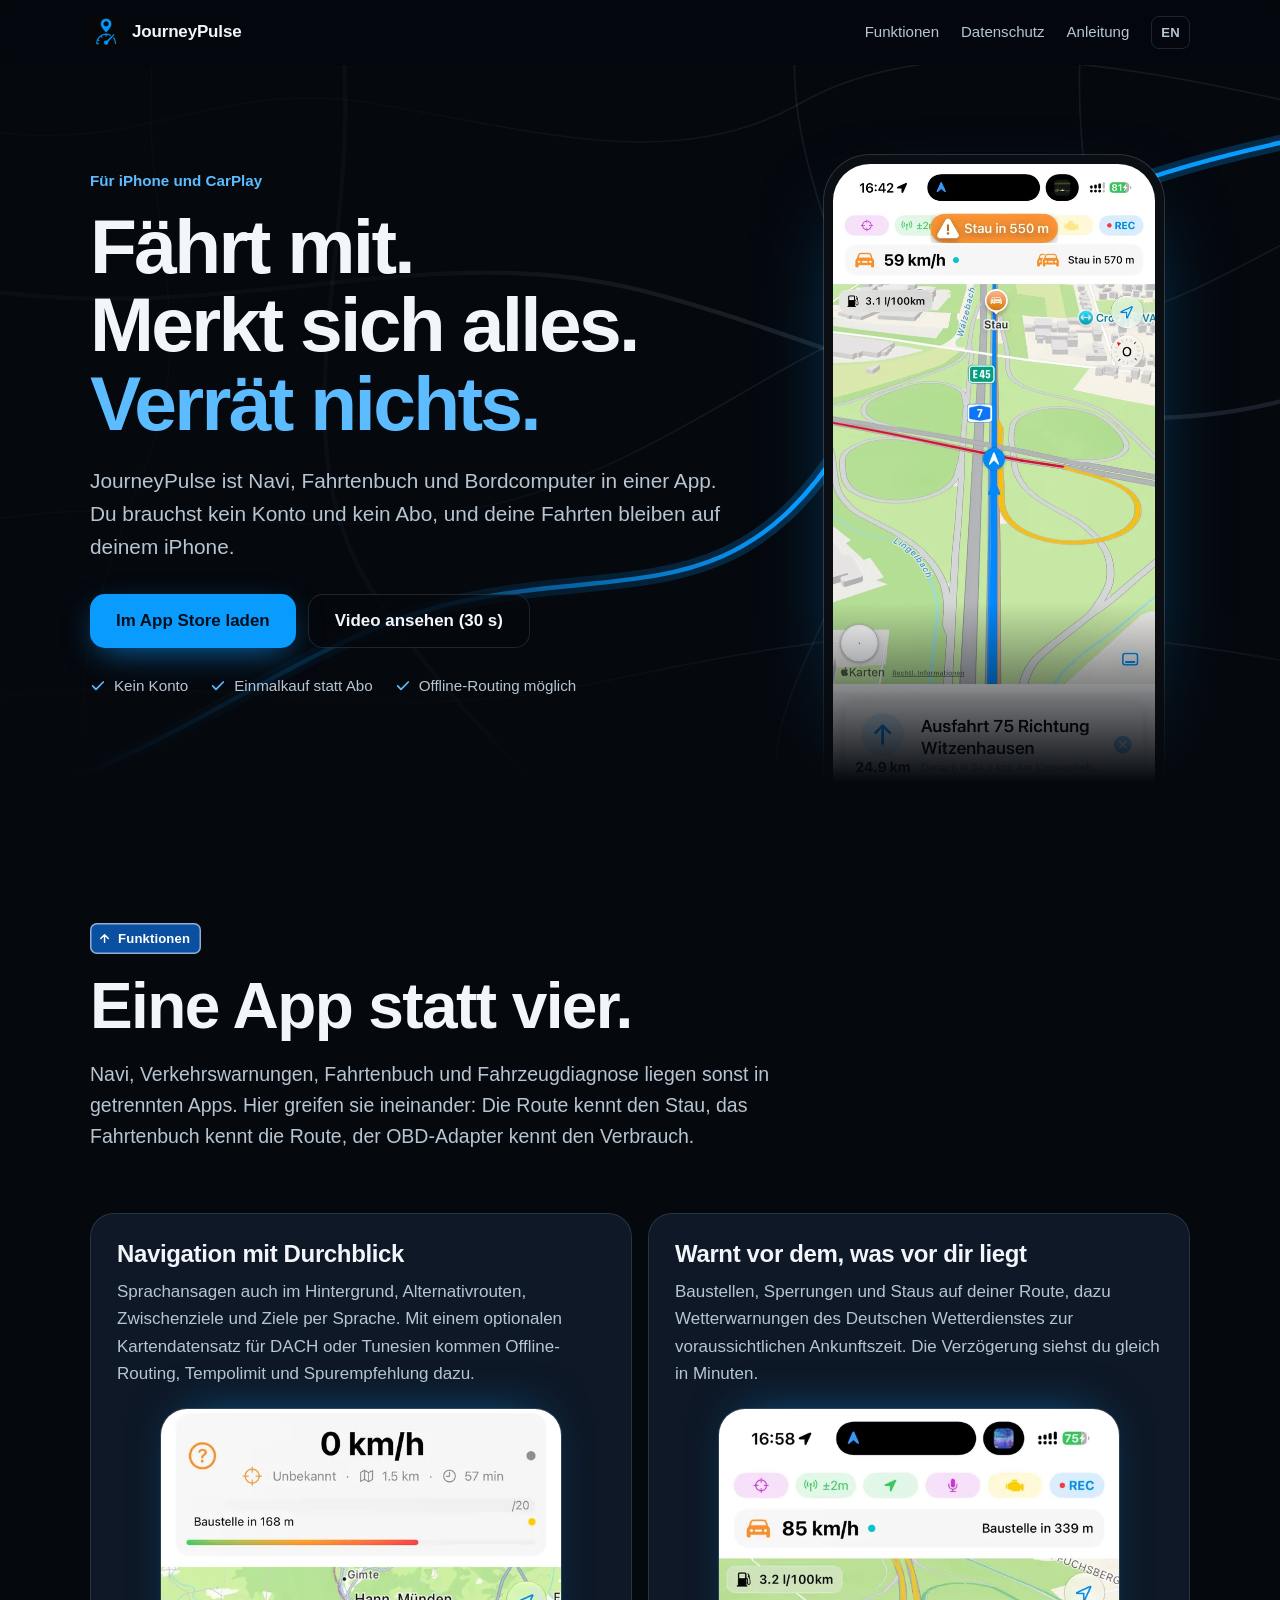
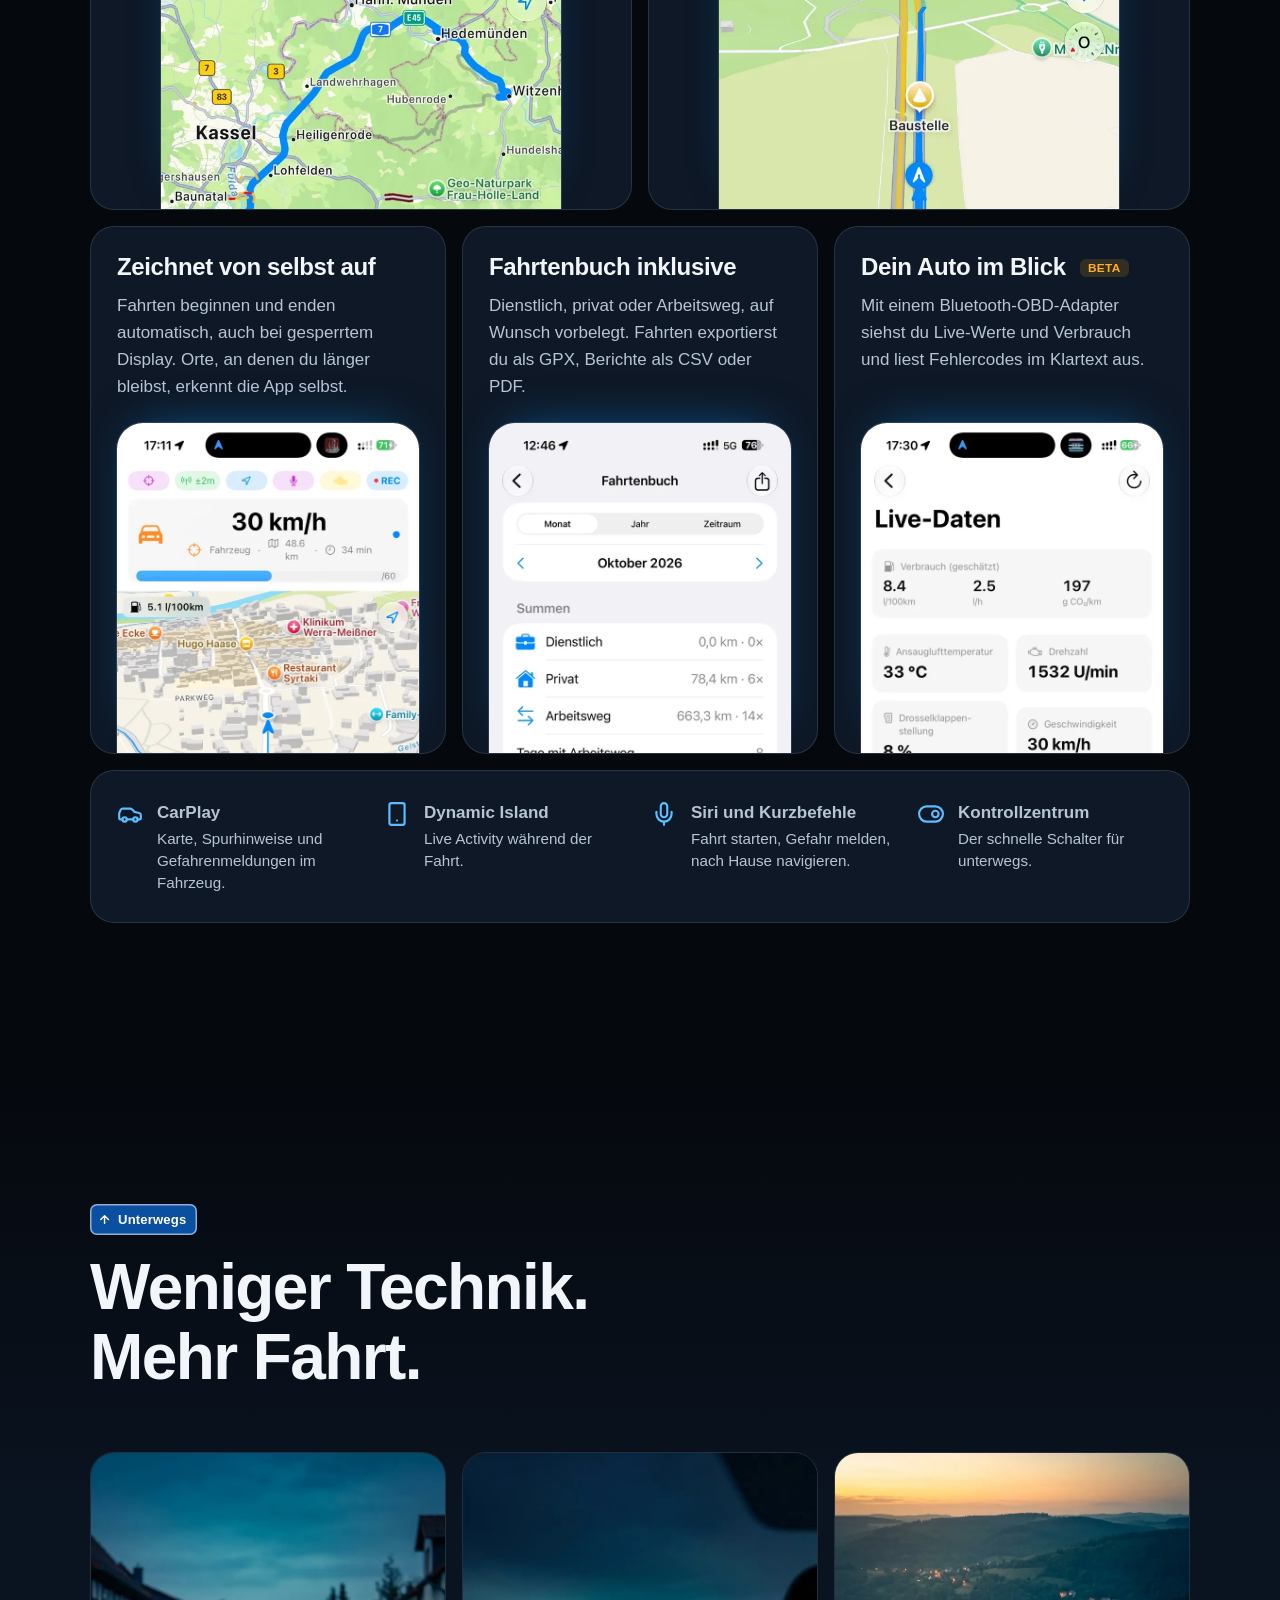
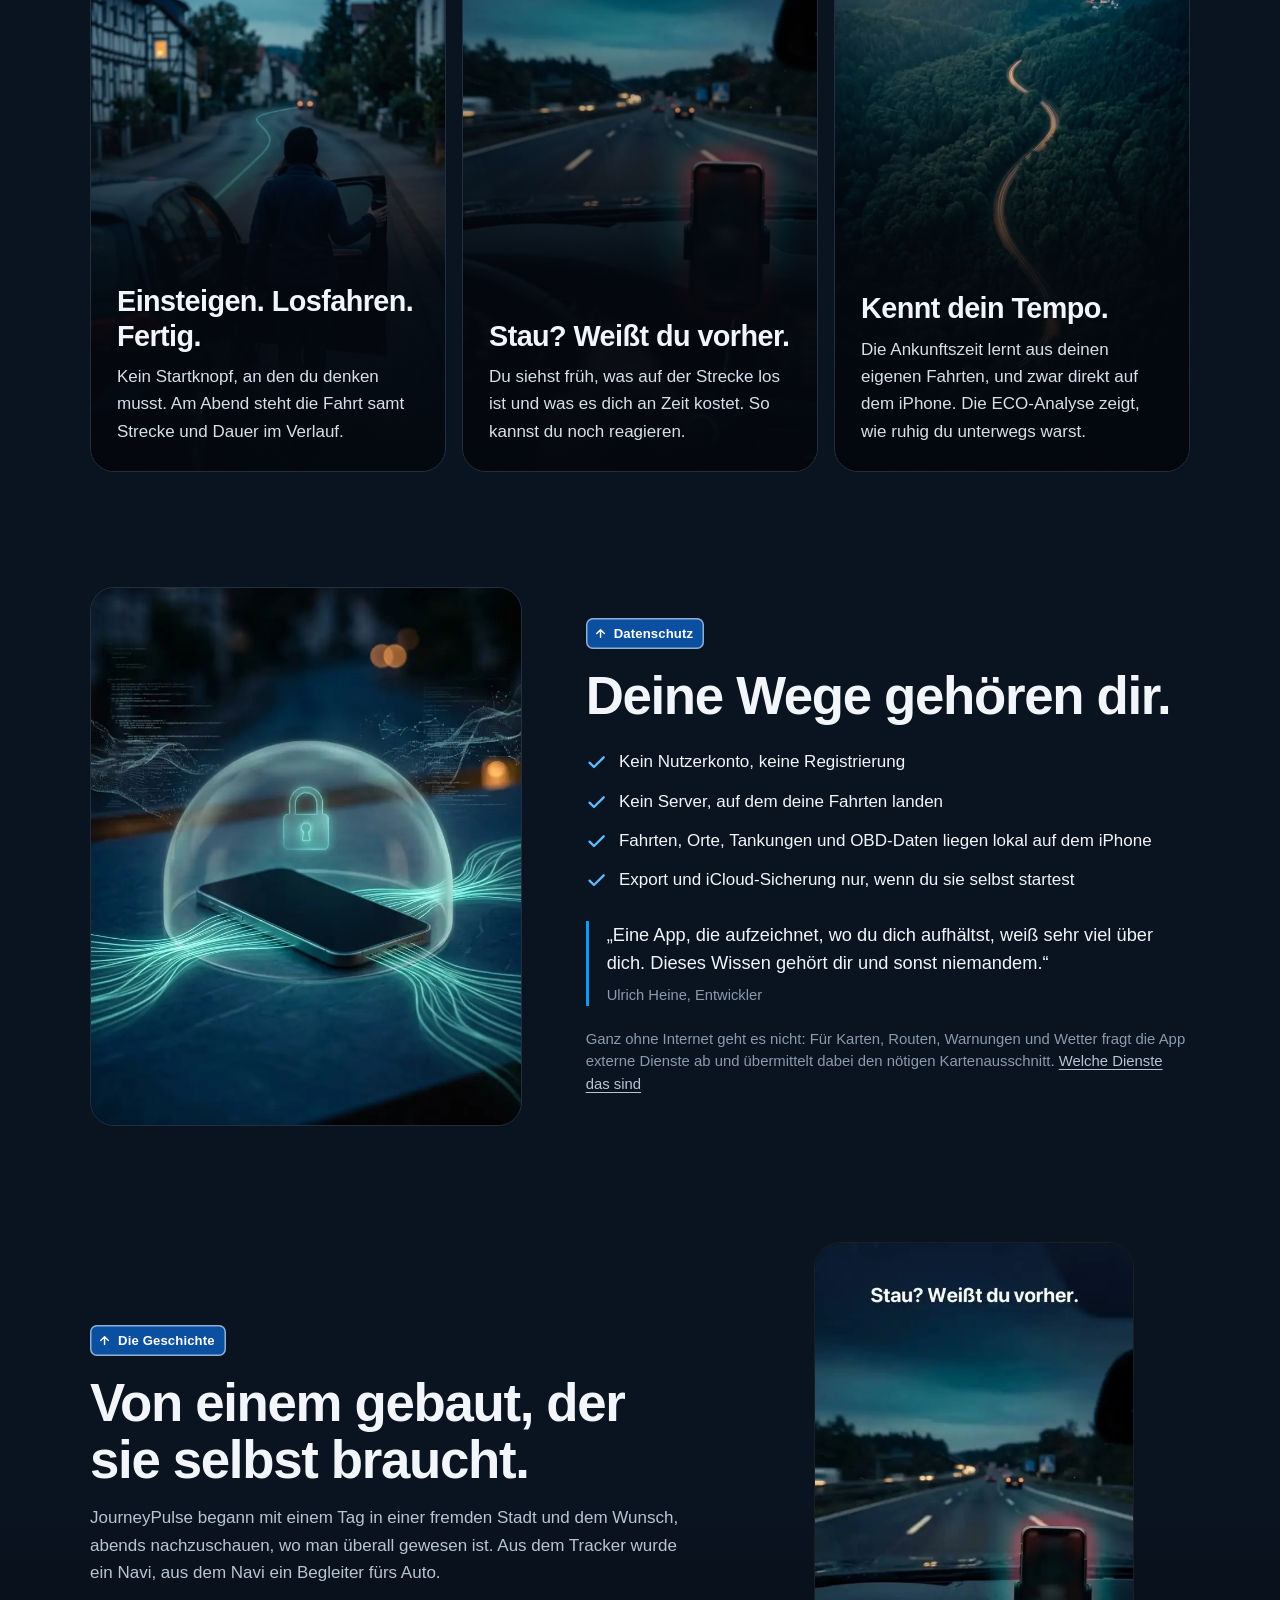
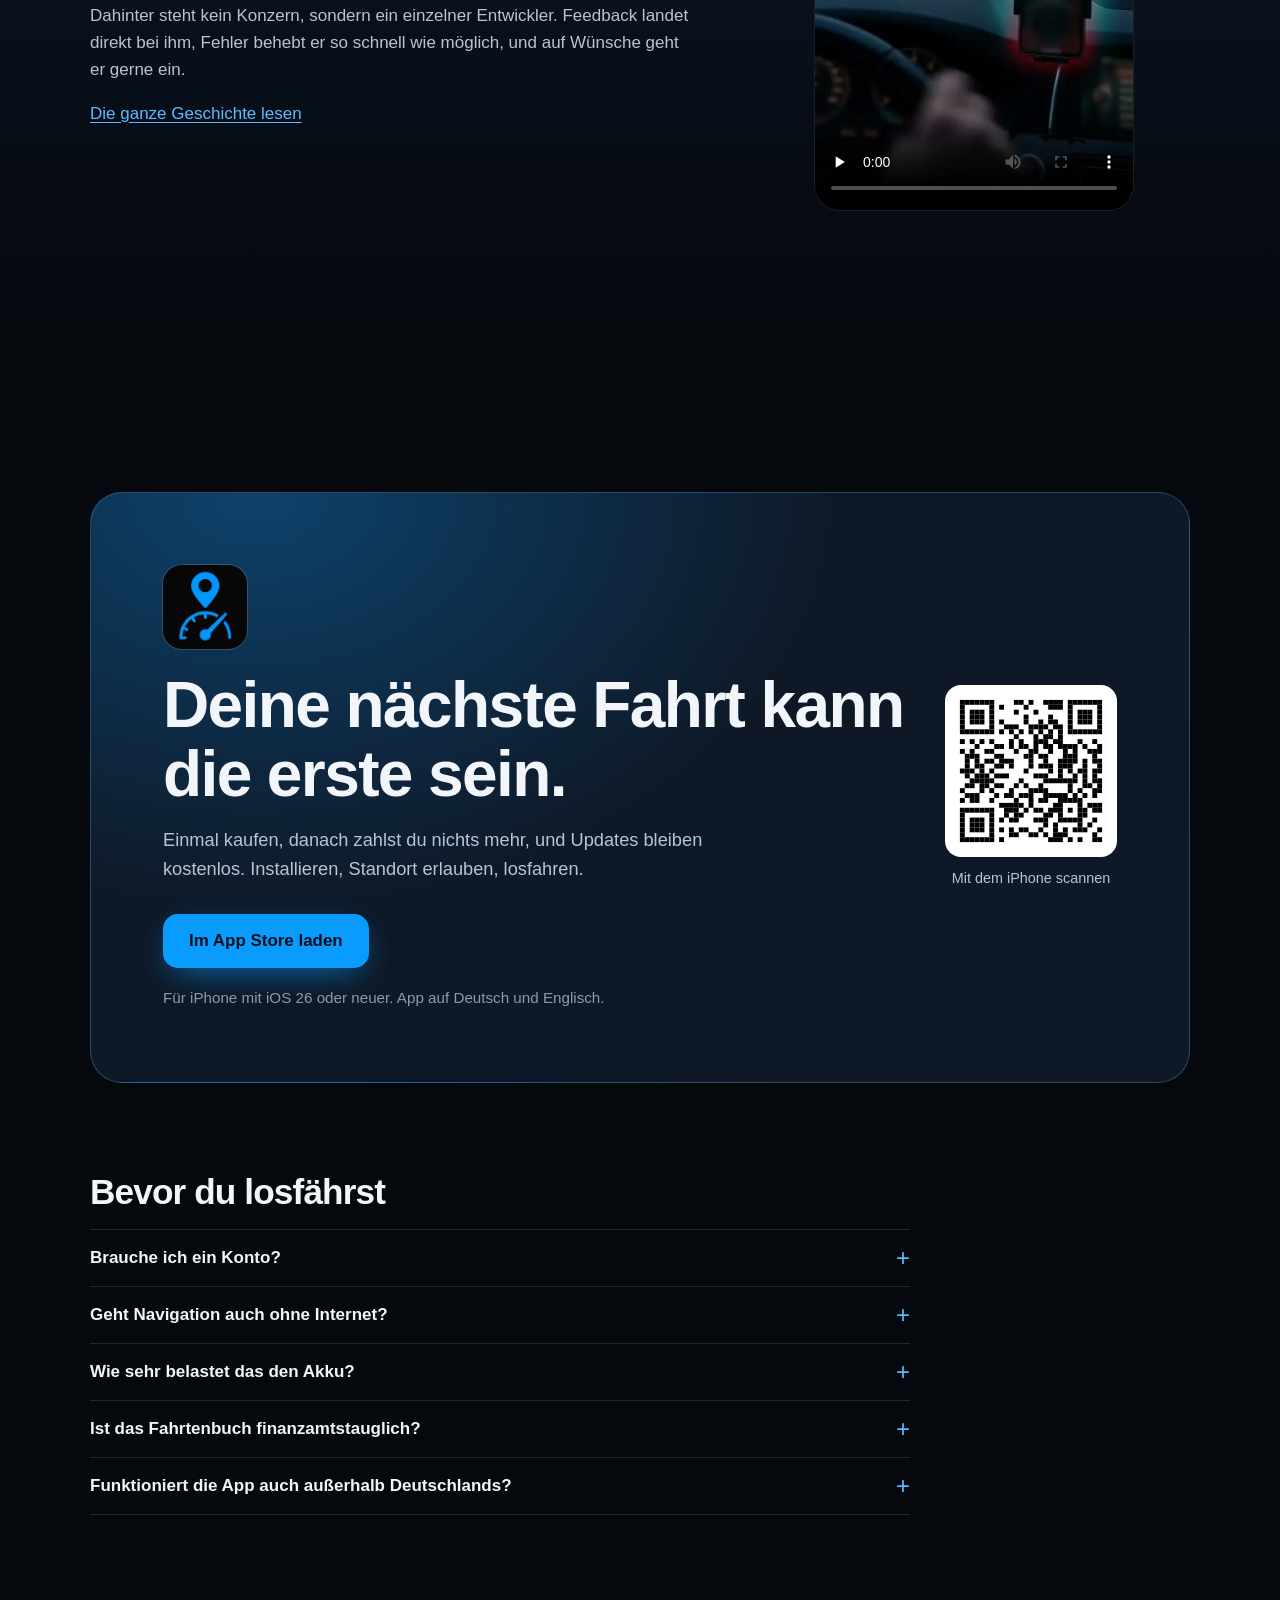
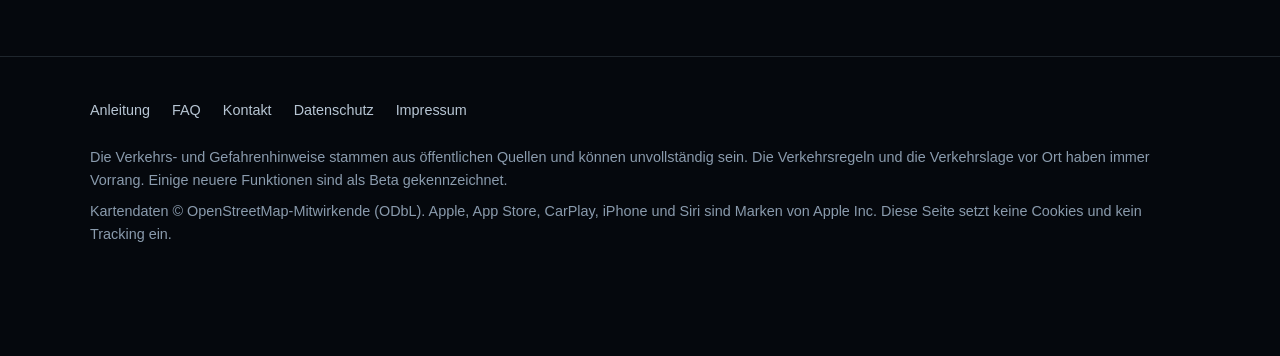
==== commit 8d13185d: "fix: Offline-Karten für DACH und Tunesien, Impressum nach § 5 DDG Co-Authored-By: Claude Opus 5.5 <n" ====
--- a/index.html
+++ b/index.html
@@ -100,7 +100,7 @@
         <article class="card c3 reveal">
           <div class="txt">
             <h3>Navigation mit Durchblick</h3>
-            <p>Sprachansagen auch im Hintergrund, Alternativrouten, Zwischenziele und Ziele per Sprache. Mit dem optionalen Kartendatensatz für Deutschland kommen Offline-Routing, Tempolimit und Spurempfehlung dazu.</p>
+            <p>Sprachansagen auch im Hintergrund, Alternativrouten, Zwischenziele und Ziele per Sprache. Mit einem optionalen Kartendatensatz für DACH oder Tunesien kommen Offline-Routing, Tempolimit und Spurempfehlung dazu.</p>
           </div>
           <div class="peek mid"><div class="frame"><img src="assets/shot-route.webp" width="640" height="1390" loading="lazy" alt="Routenübersicht mit empfohlener Route und Alternativroute auf der Karte."></div></div>
         </article>
@@ -225,10 +225,10 @@
       <div class="faq">
         <h2>Bevor du losfährst</h2>
         <details><summary>Brauche ich ein Konto?</summary><p>Nein. Es gibt keine Registrierung und kein Nutzerkonto. Du installierst die App und fährst los.</p></details>
-        <details><summary>Geht Navigation auch ohne Internet?</summary><p>Ja, mit dem optionalen Kartendatensatz für Deutschland berechnet die App Routen auf dem Gerät. Ohne Kartendaten nutzt sie Apple Karten und damit eine Verbindung.</p></details>
+        <details><summary>Geht Navigation auch ohne Internet?</summary><p>Ja, mit einem optionalen Kartendatensatz für DACH oder Tunesien berechnet die App Routen auf dem Gerät. Ohne Kartendaten nutzt sie Apple Karten und damit eine Verbindung.</p></details>
         <details><summary>Wie sehr belastet das den Akku?</summary><p>Die Aufzeichnung im Hintergrund nutzt GPS und kann den Akkuverbrauch erhöhen. Die Ortung passt sich deiner Bewegung an, und mit dem Profil „nur wichtige Orte“ läuft sie besonders sparsam.</p></details>
         <details><summary>Ist das Fahrtenbuch finanzamtstauglich?</summary><p>Nein. Es ist eine private Übersicht, zum Beispiel für die Pendlerpauschale. Es hat keine Änderungssperre und keinen Pflicht-Kilometerstand.</p></details>
-        <details><summary>Funktioniert die App auch außerhalb Deutschlands?</summary><p>Der Schwerpunkt liegt auf Deutschland: Dort gelten der Offline-Kartendatensatz, die amtlichen Verkehrsdaten und die Wetterwarnungen. Welche Grenzen es noch gibt, steht unter <a href="https://github.com/uheine/journeypulse-legal/wiki/Bekannte-Einschränkungen">Bekannte Einschränkungen</a>.</p></details>
+        <details><summary>Funktioniert die App auch außerhalb Deutschlands?</summary><p>Offline-Karten gibt es für Deutschland, Österreich, die Schweiz und Tunesien. Die amtlichen Verkehrsdaten und Wetterwarnungen kommen aus deutschen Quellen. Welche Grenzen es noch gibt, steht unter <a href="https://github.com/uheine/journeypulse-legal/wiki/Bekannte-Einschränkungen">Bekannte Einschränkungen</a>.</p></details>
       </div>
     </div>
   </section>
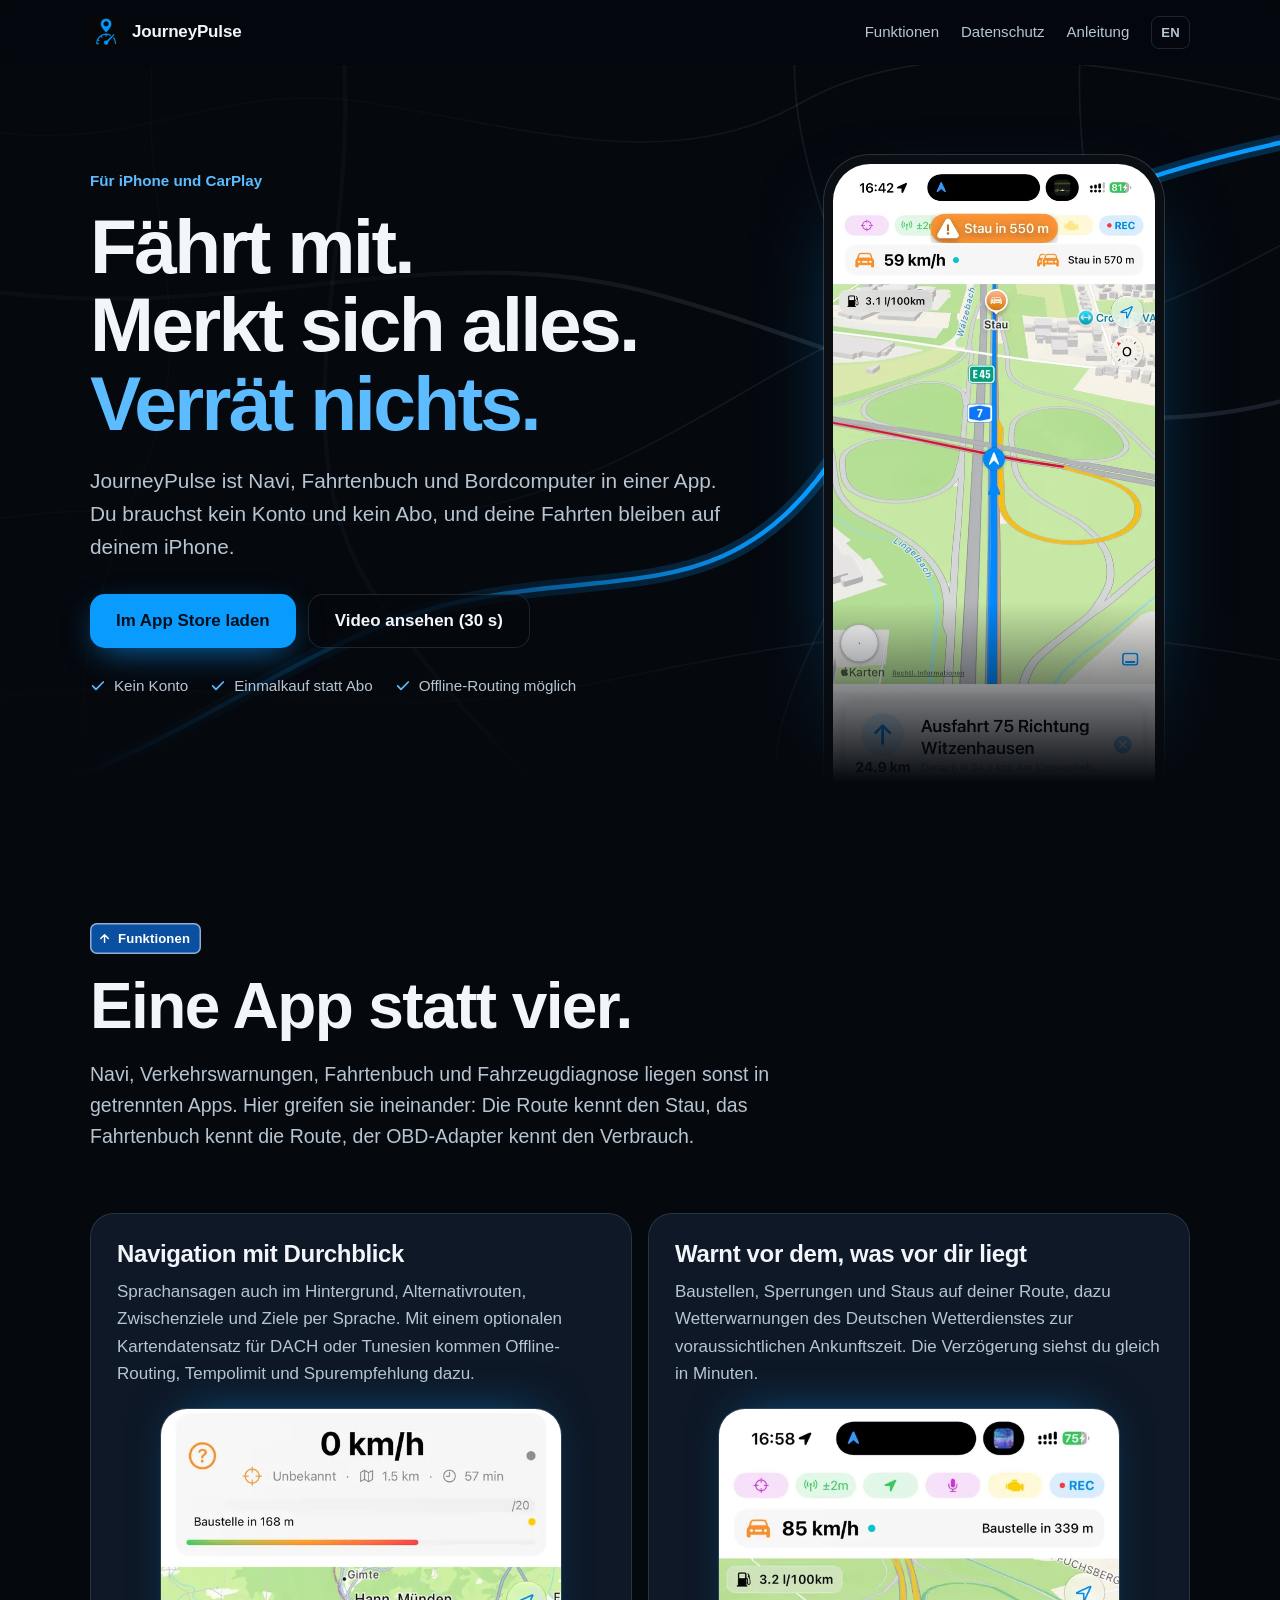
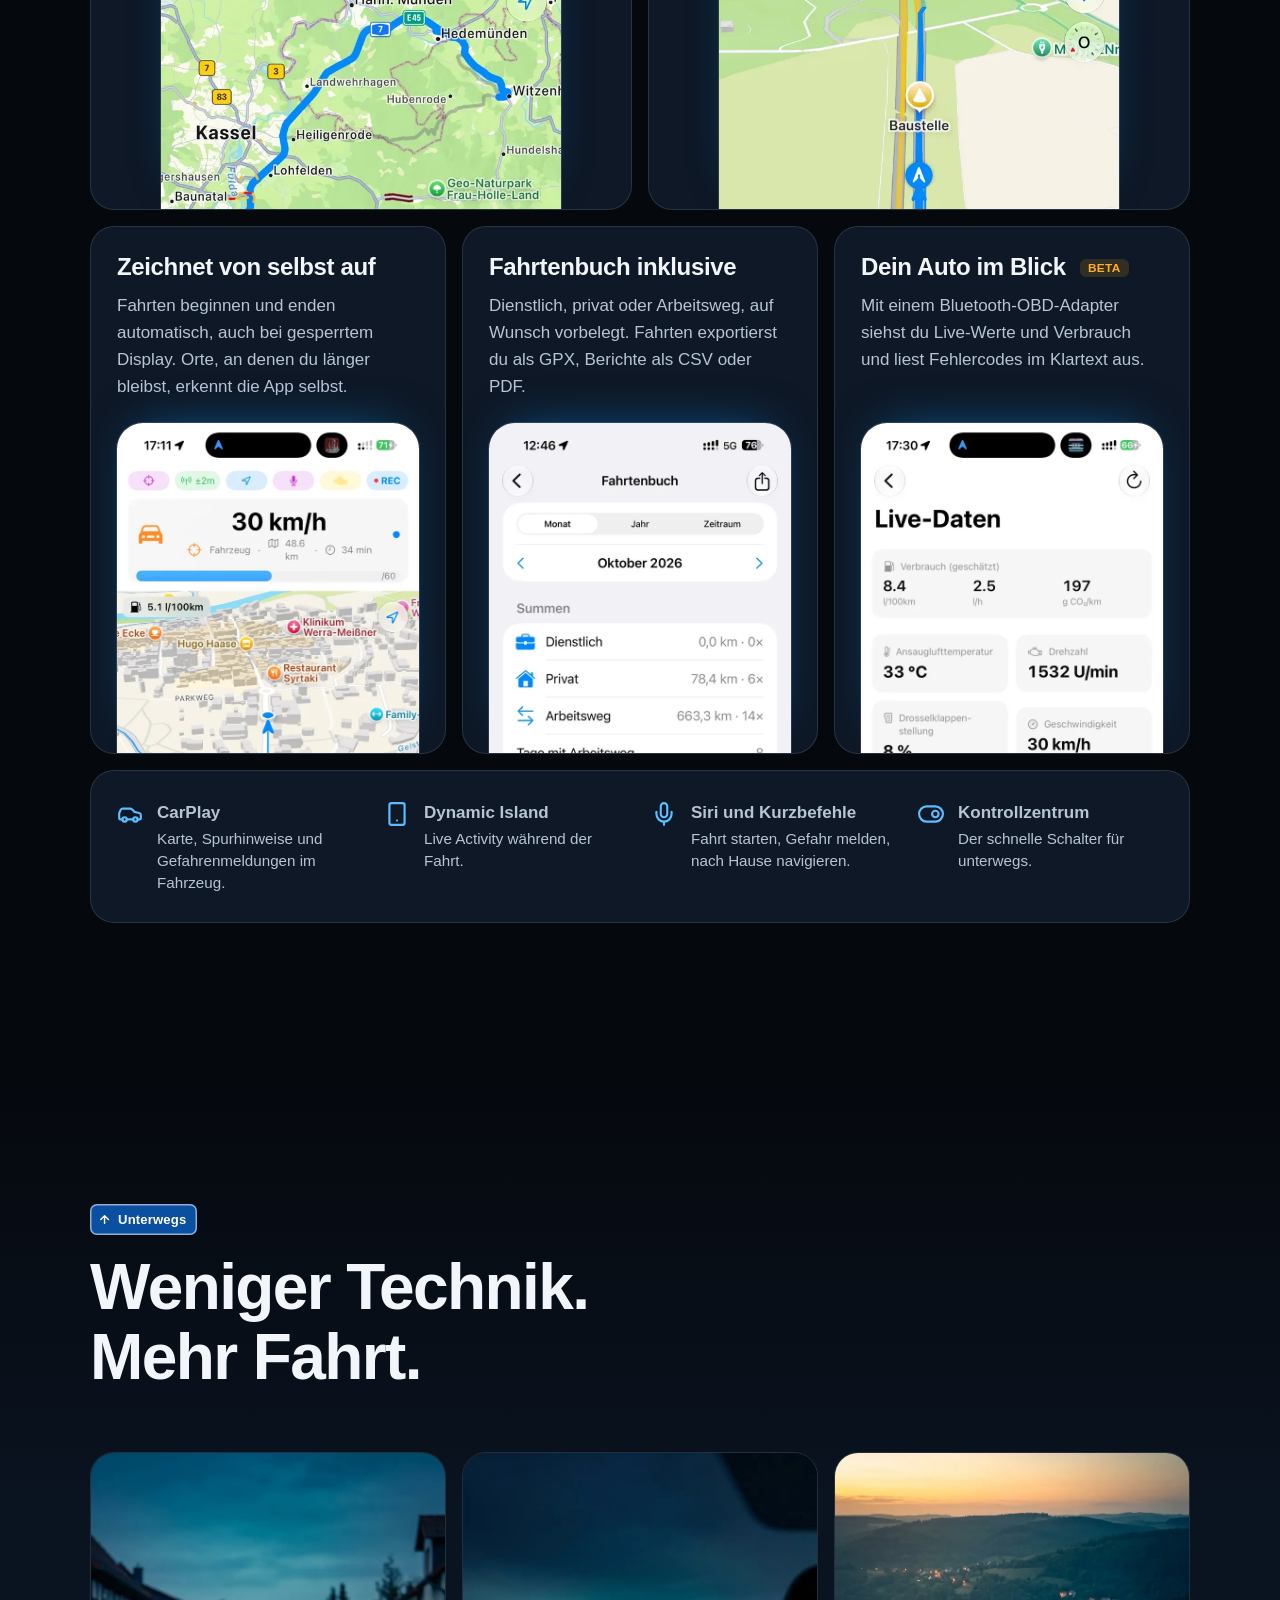
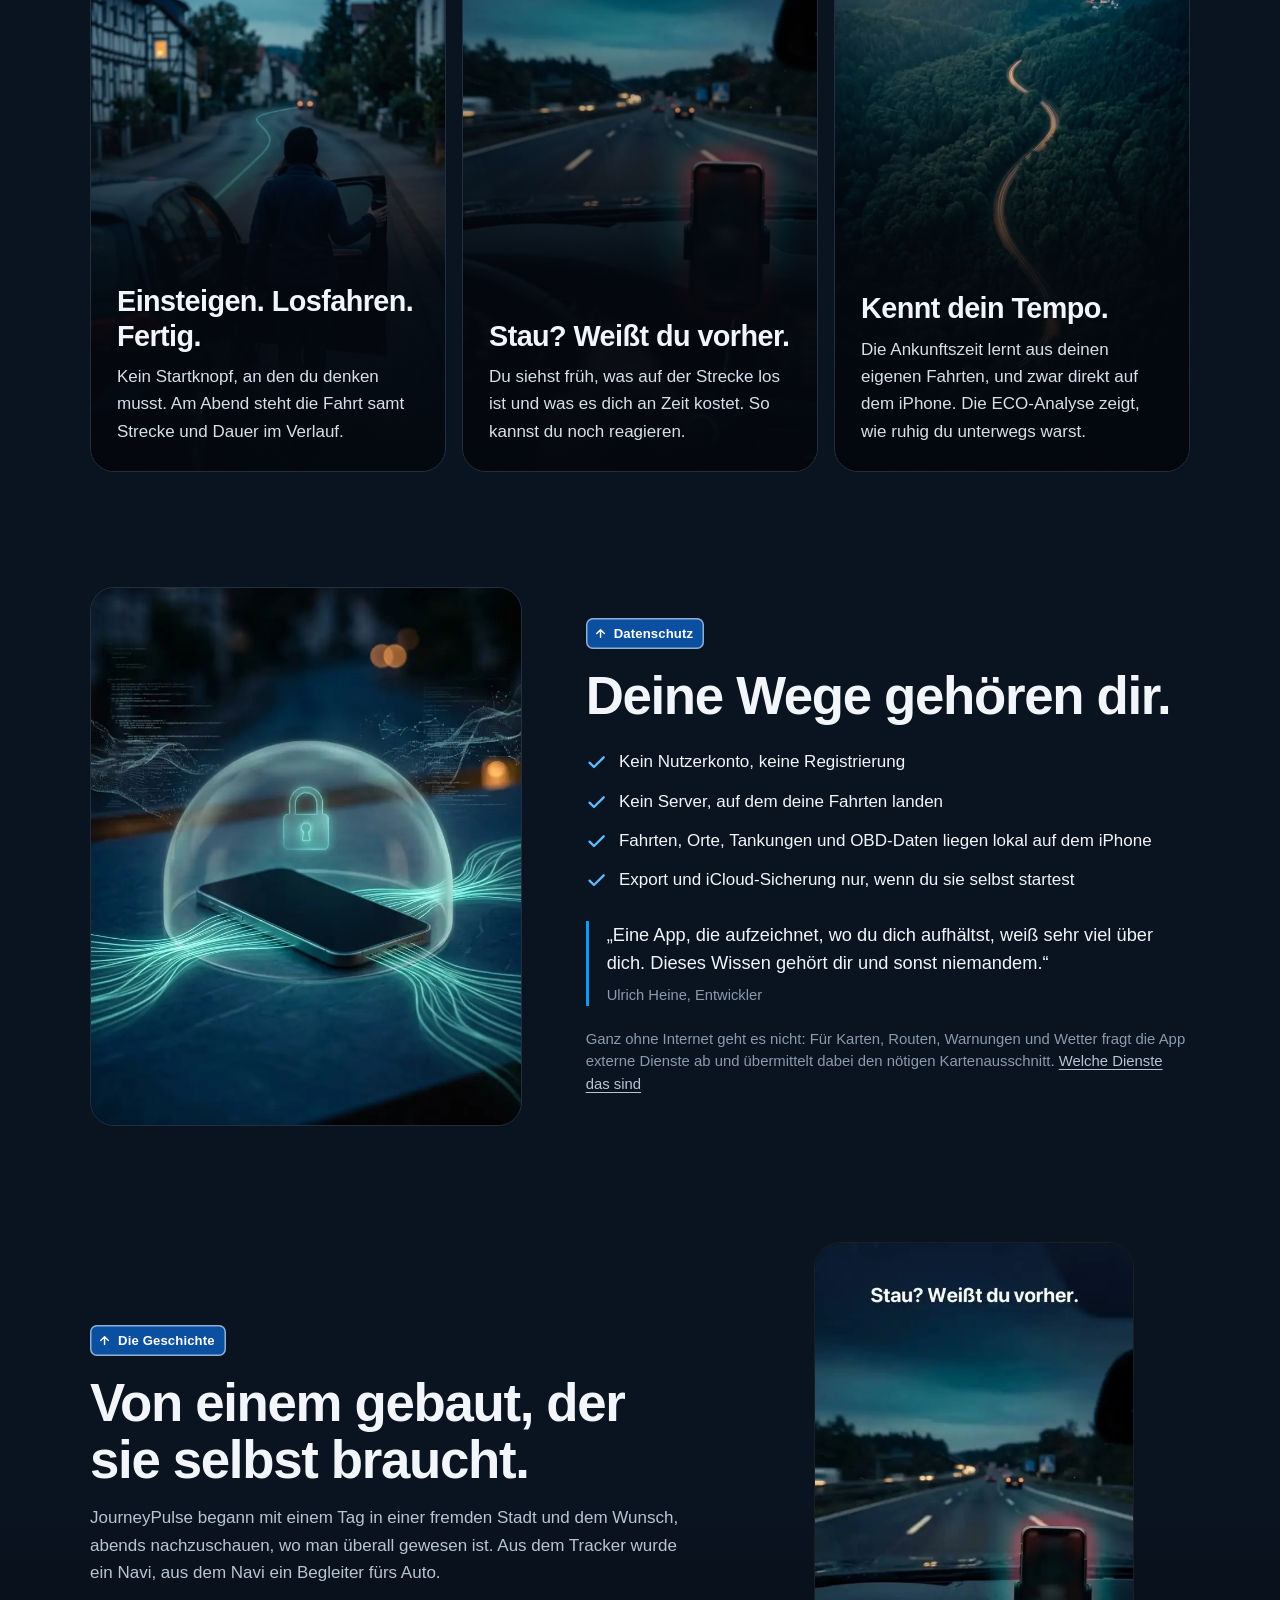
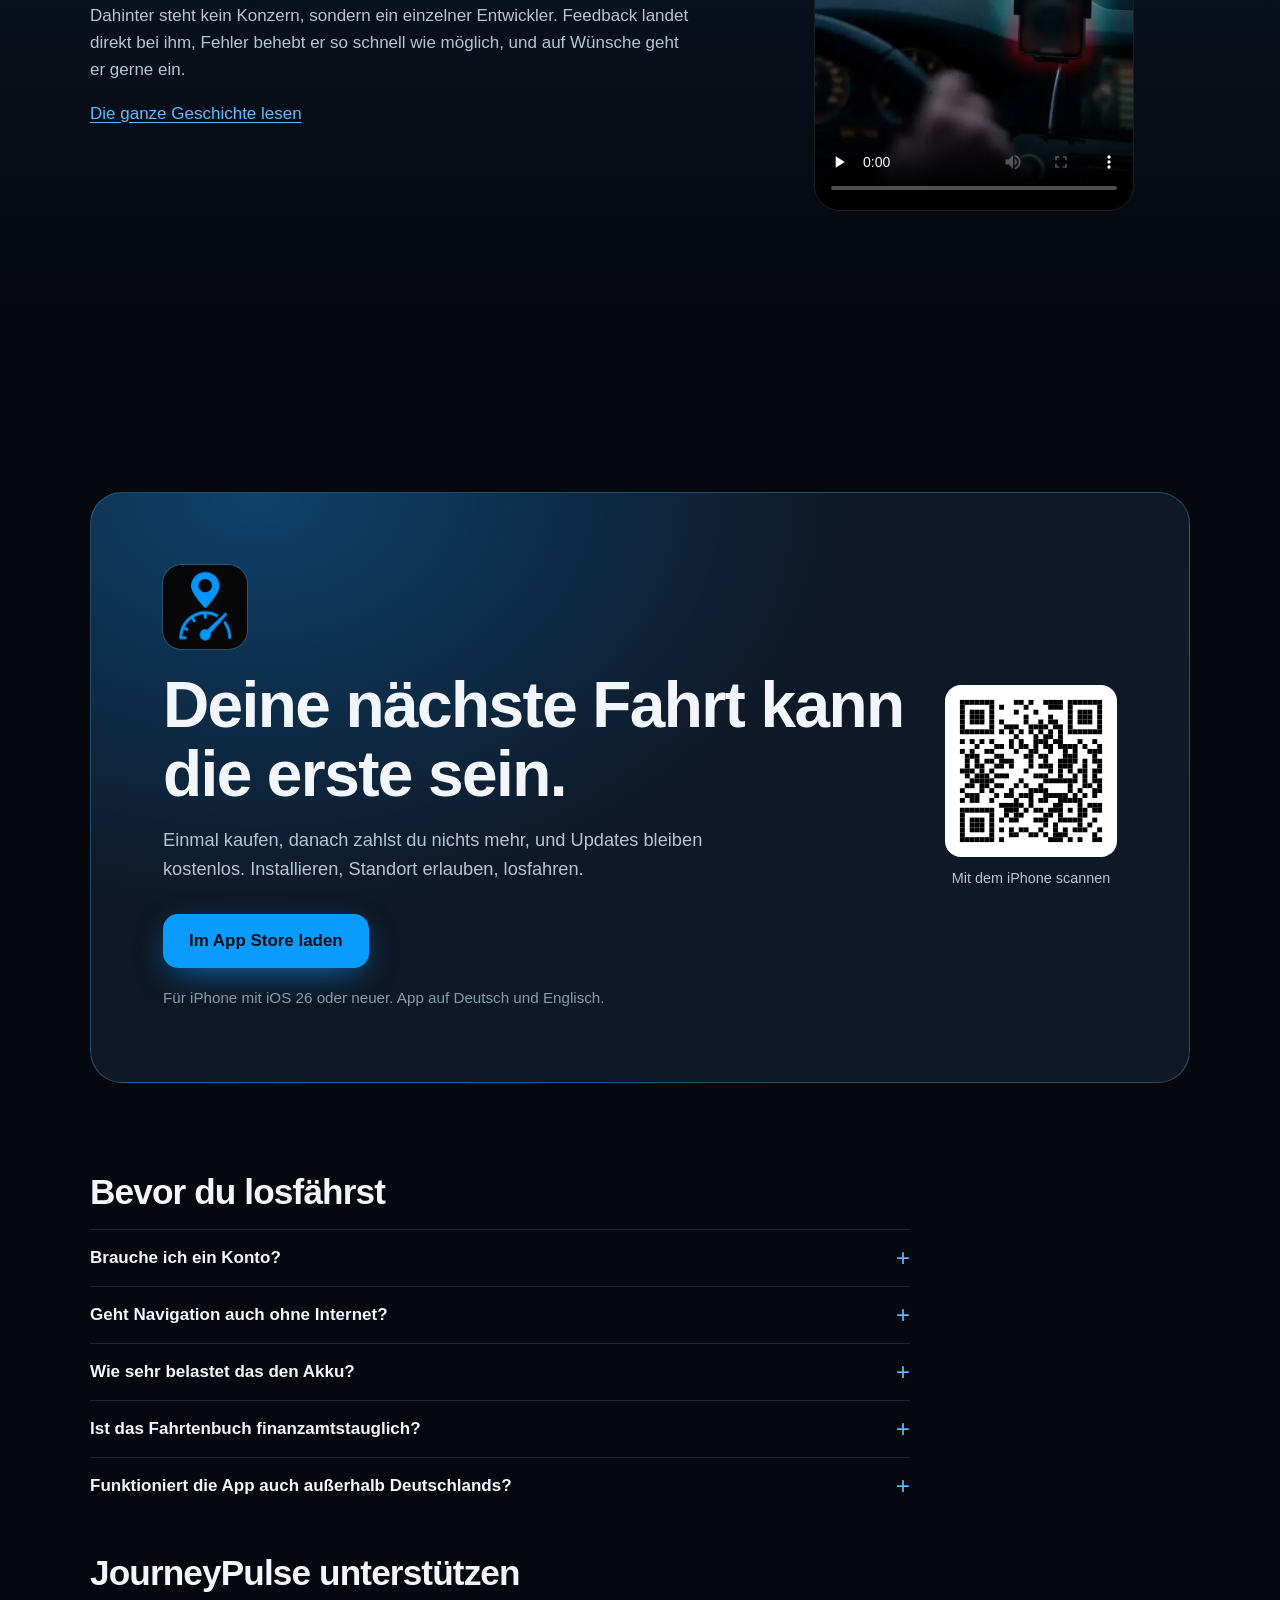
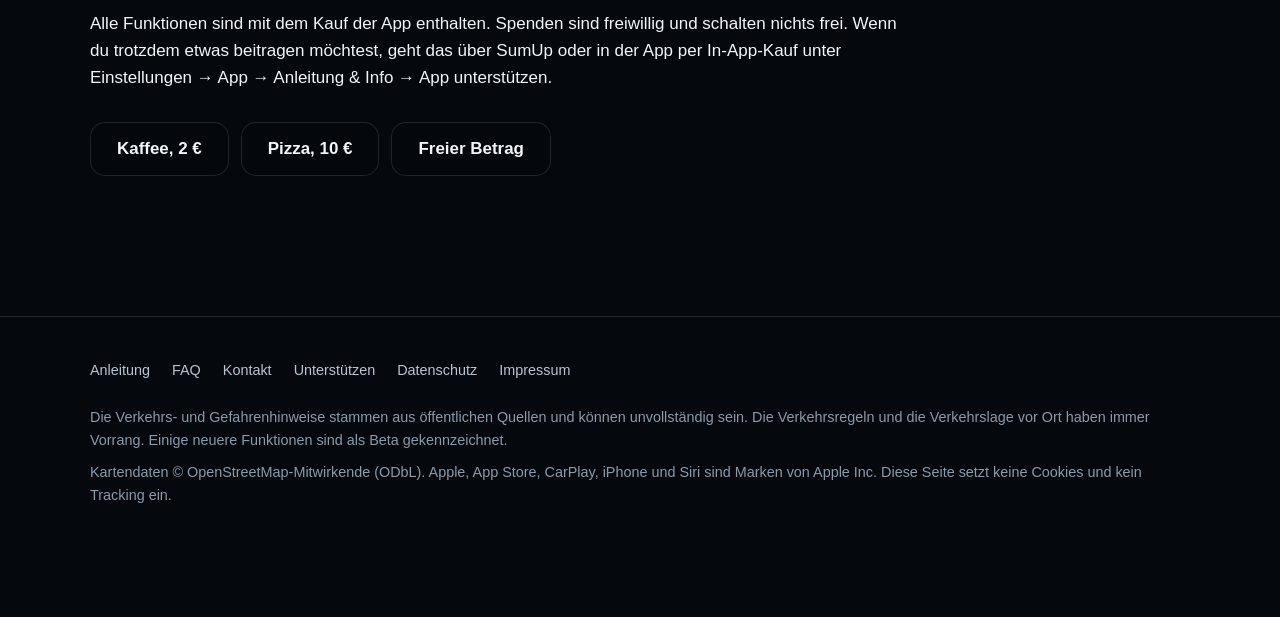
==== commit 7e6e558a: "feat(site): SumUp-Spendenlinks ergänzt, Datenschutz angepasst Co-Authored-By: Claude Opus 5.5 <norep" ====
--- a/index.html
+++ b/index.html
@@ -229,6 +229,13 @@
         <details><summary>Wie sehr belastet das den Akku?</summary><p>Die Aufzeichnung im Hintergrund nutzt GPS und kann den Akkuverbrauch erhöhen. Die Ortung passt sich deiner Bewegung an, und mit dem Profil „nur wichtige Orte“ läuft sie besonders sparsam.</p></details>
         <details><summary>Ist das Fahrtenbuch finanzamtstauglich?</summary><p>Nein. Es ist eine private Übersicht, zum Beispiel für die Pendlerpauschale. Es hat keine Änderungssperre und keinen Pflicht-Kilometerstand.</p></details>
         <details><summary>Funktioniert die App auch außerhalb Deutschlands?</summary><p>Offline-Karten gibt es für Deutschland, Österreich, die Schweiz und Tunesien. Die amtlichen Verkehrsdaten und Wetterwarnungen kommen aus deutschen Quellen. Welche Grenzen es noch gibt, steht unter <a href="https://github.com/uheine/journeypulse-legal/wiki/Bekannte-Einschränkungen">Bekannte Einschränkungen</a>.</p></details>
+        <h2 id="unterstuetzen" style="margin-top:2.5rem">JourneyPulse unterstützen</h2>
+        <p>Alle Funktionen sind mit dem Kauf der App enthalten. Spenden sind freiwillig und schalten nichts frei. Wenn du trotzdem etwas beitragen möchtest, geht das über SumUp oder in der App per In-App-Kauf unter Einstellungen → App → Anleitung &amp; Info → App unterstützen.</p>
+        <div class="cta-row">
+          <a class="btn ghost" href="https://pay.sumup.com/b2c/QR79VUDD" rel="noopener">Kaffee, 2 €</a>
+          <a class="btn ghost" href="https://pay.sumup.com/b2c/Q1OMNMLJ" rel="noopener">Pizza, 10 €</a>
+          <a class="btn ghost" href="https://pay.sumup.com/b2c/QBM4OZHE" rel="noopener">Freier Betrag</a>
+        </div>
       </div>
     </div>
   </section>
@@ -240,6 +247,7 @@
       <a href="https://github.com/uheine/journeypulse-legal/wiki">Anleitung</a>
       <a href="https://github.com/uheine/journeypulse-legal/wiki/FAQ">FAQ</a>
       <a href="mailto:apps@uheine.com">Kontakt</a>
+      <a href="#unterstuetzen">Unterstützen</a>
       <a href="datenschutz.html">Datenschutz</a>
       <a href="impressum.html">Impressum</a>
     </nav>
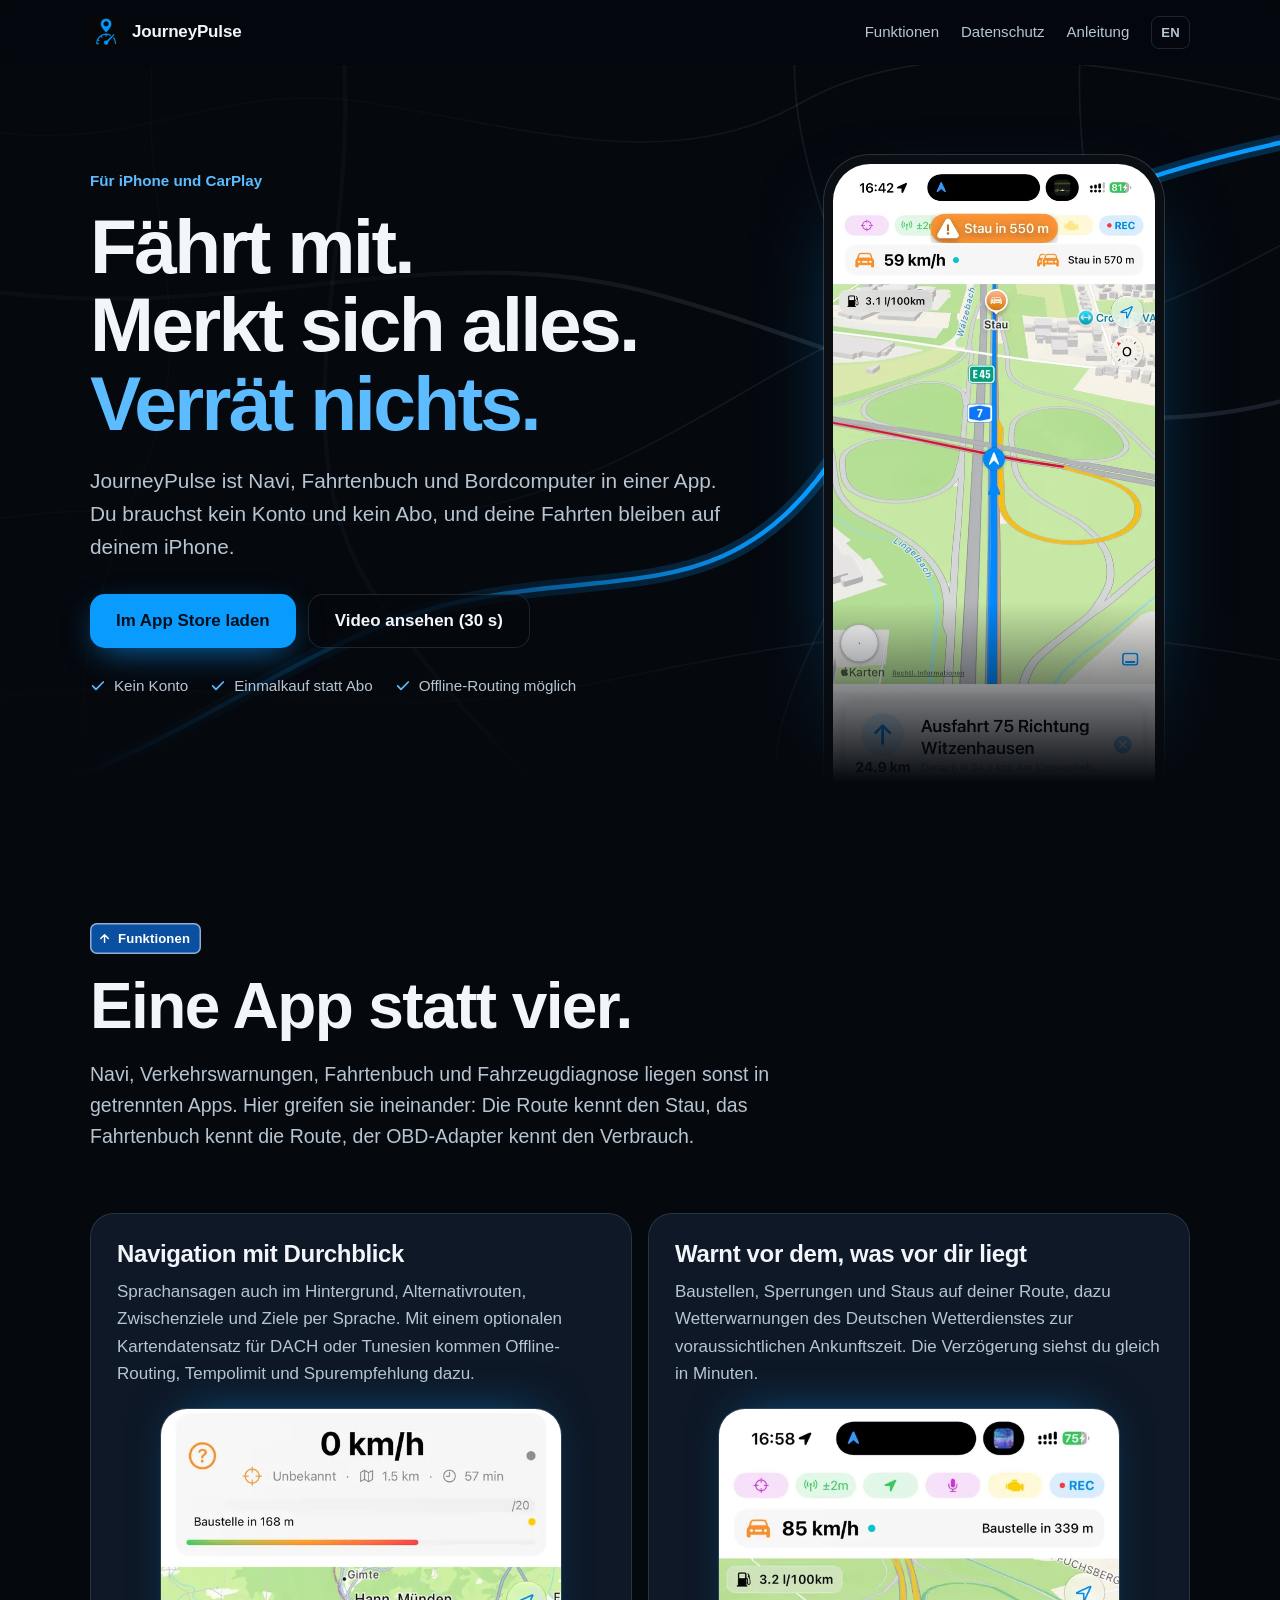
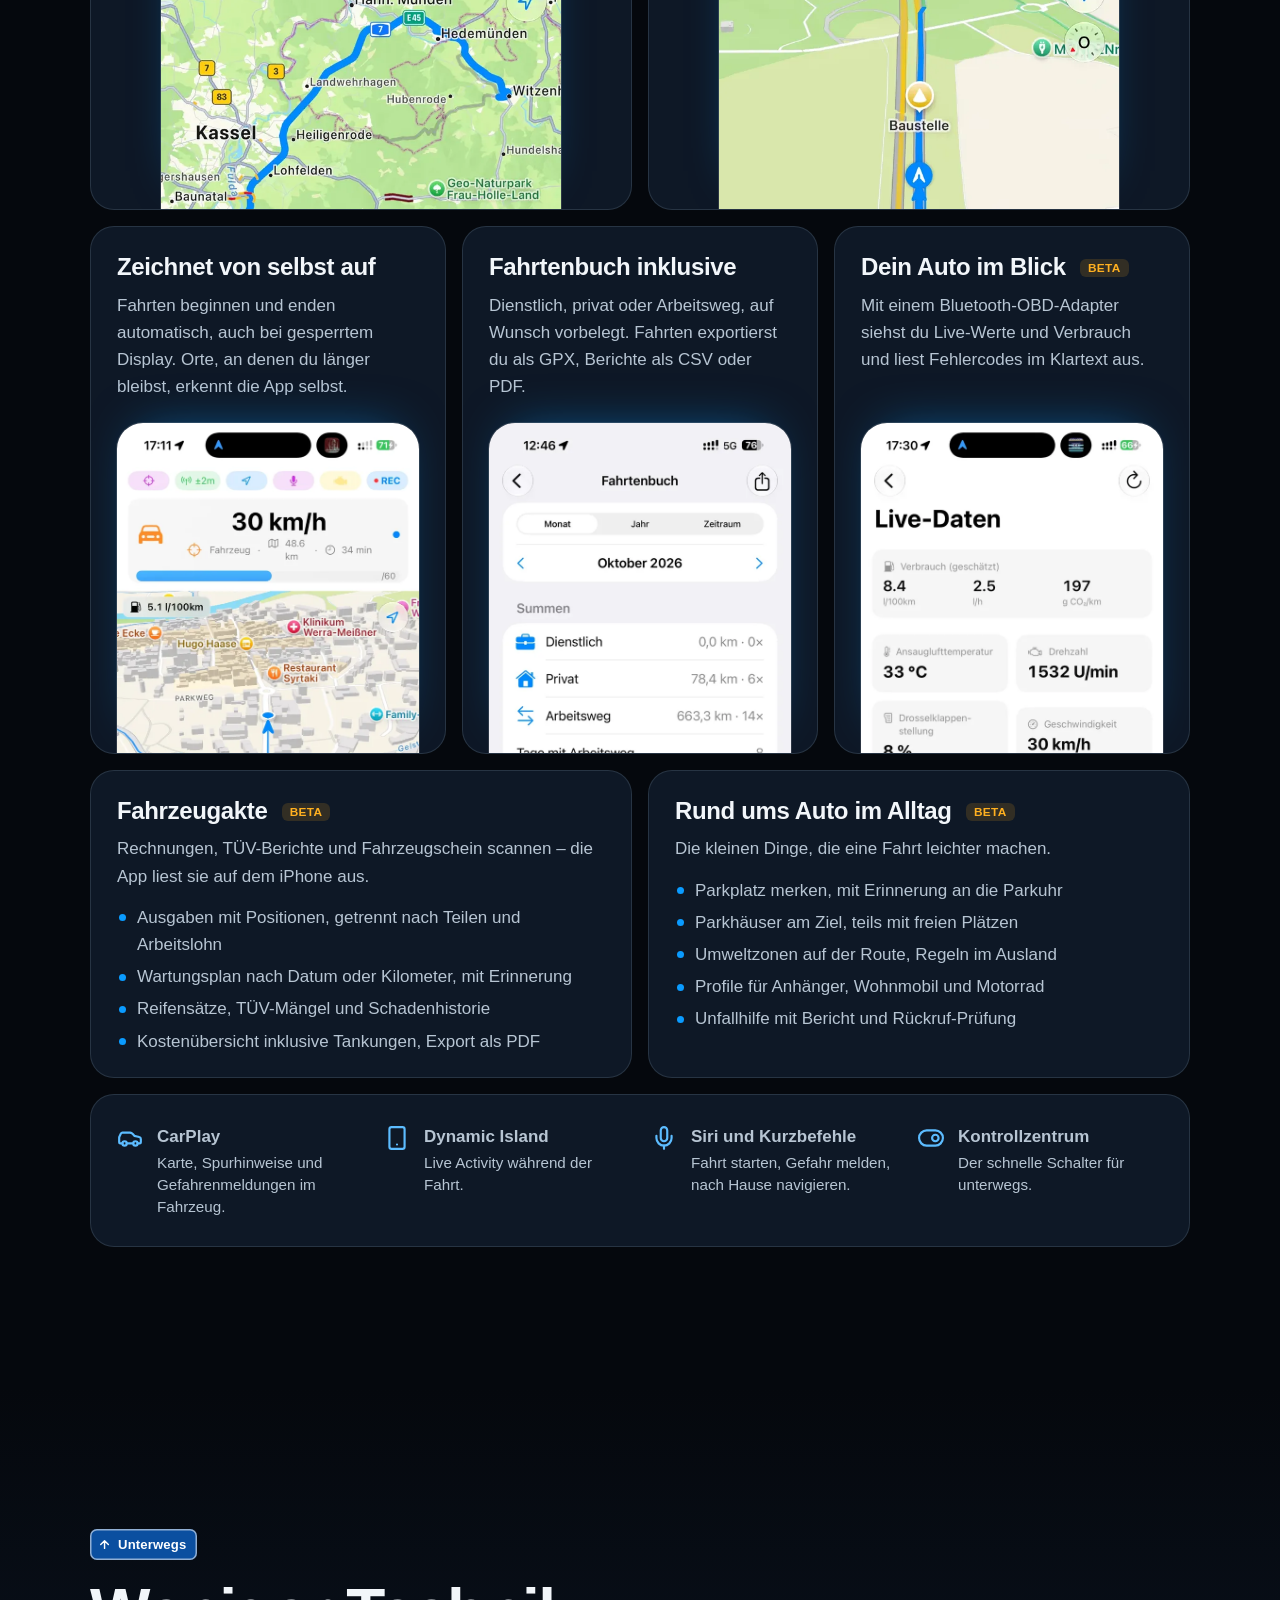
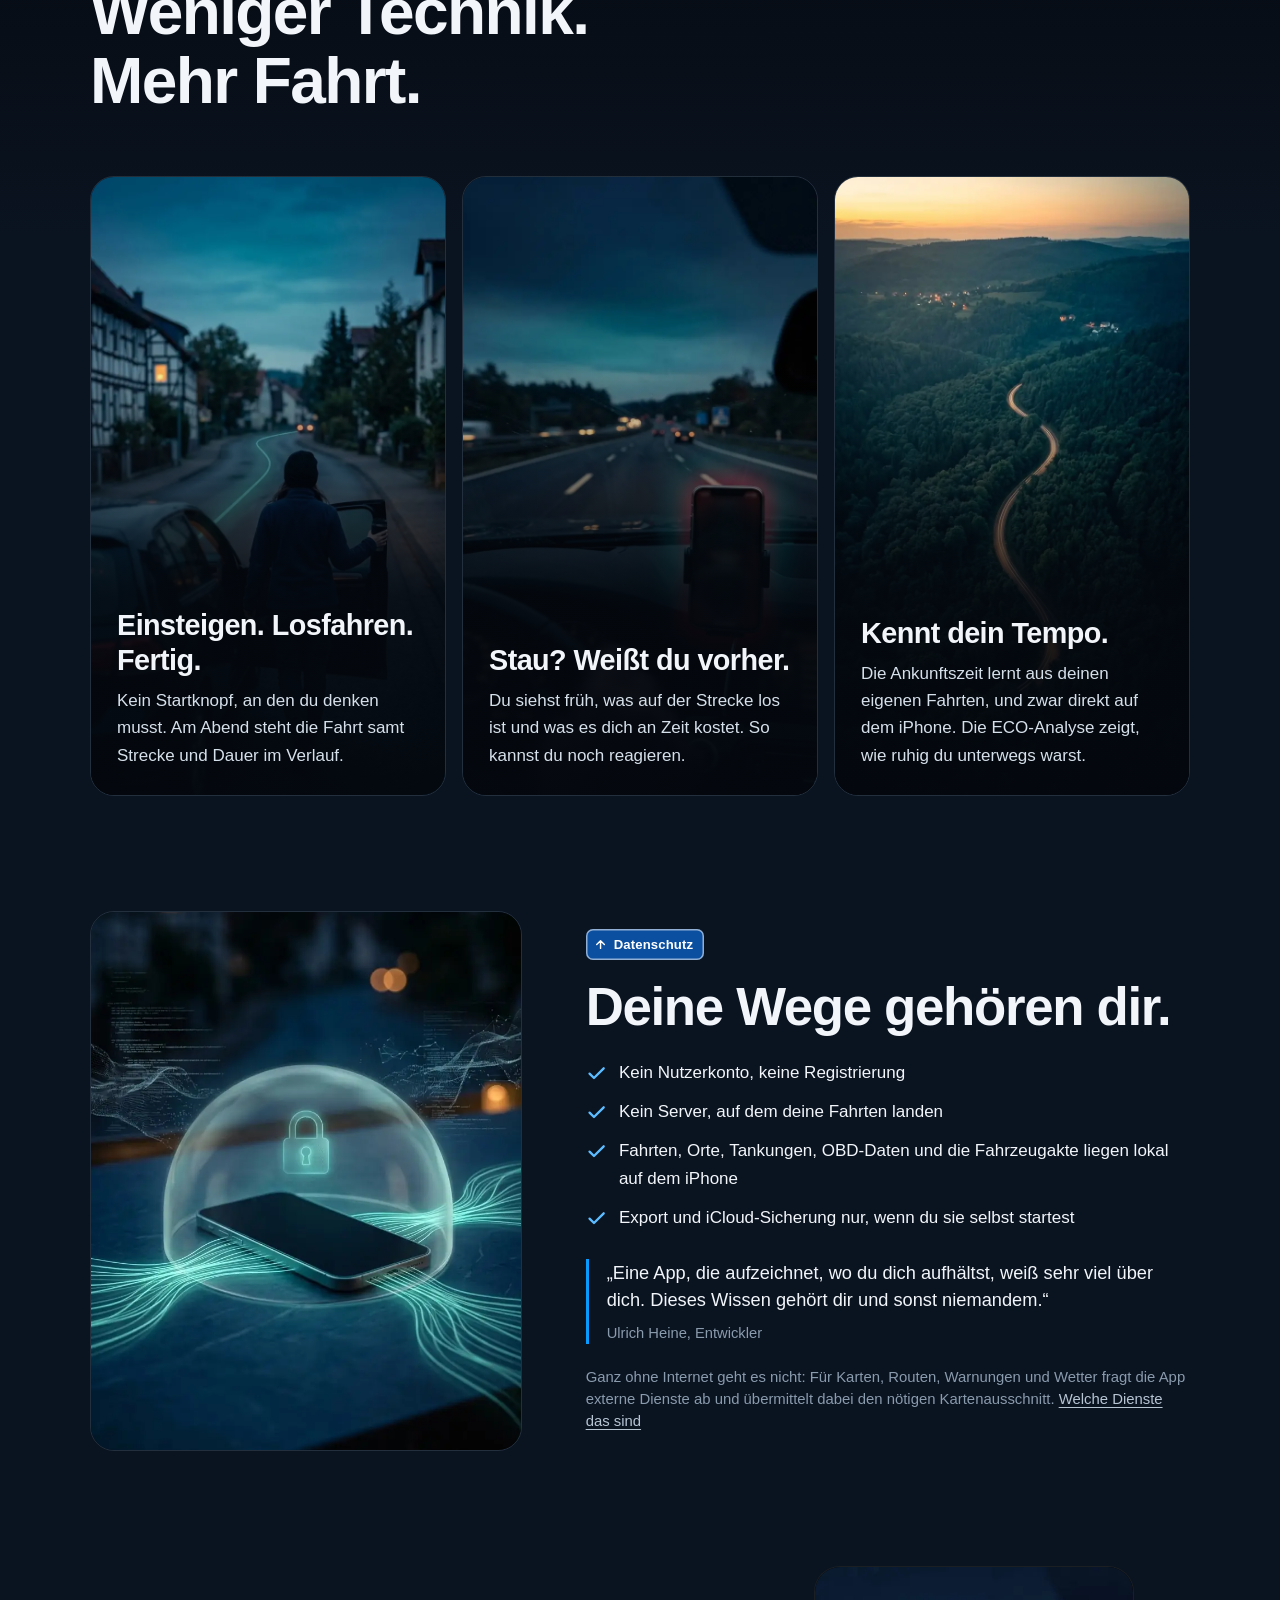
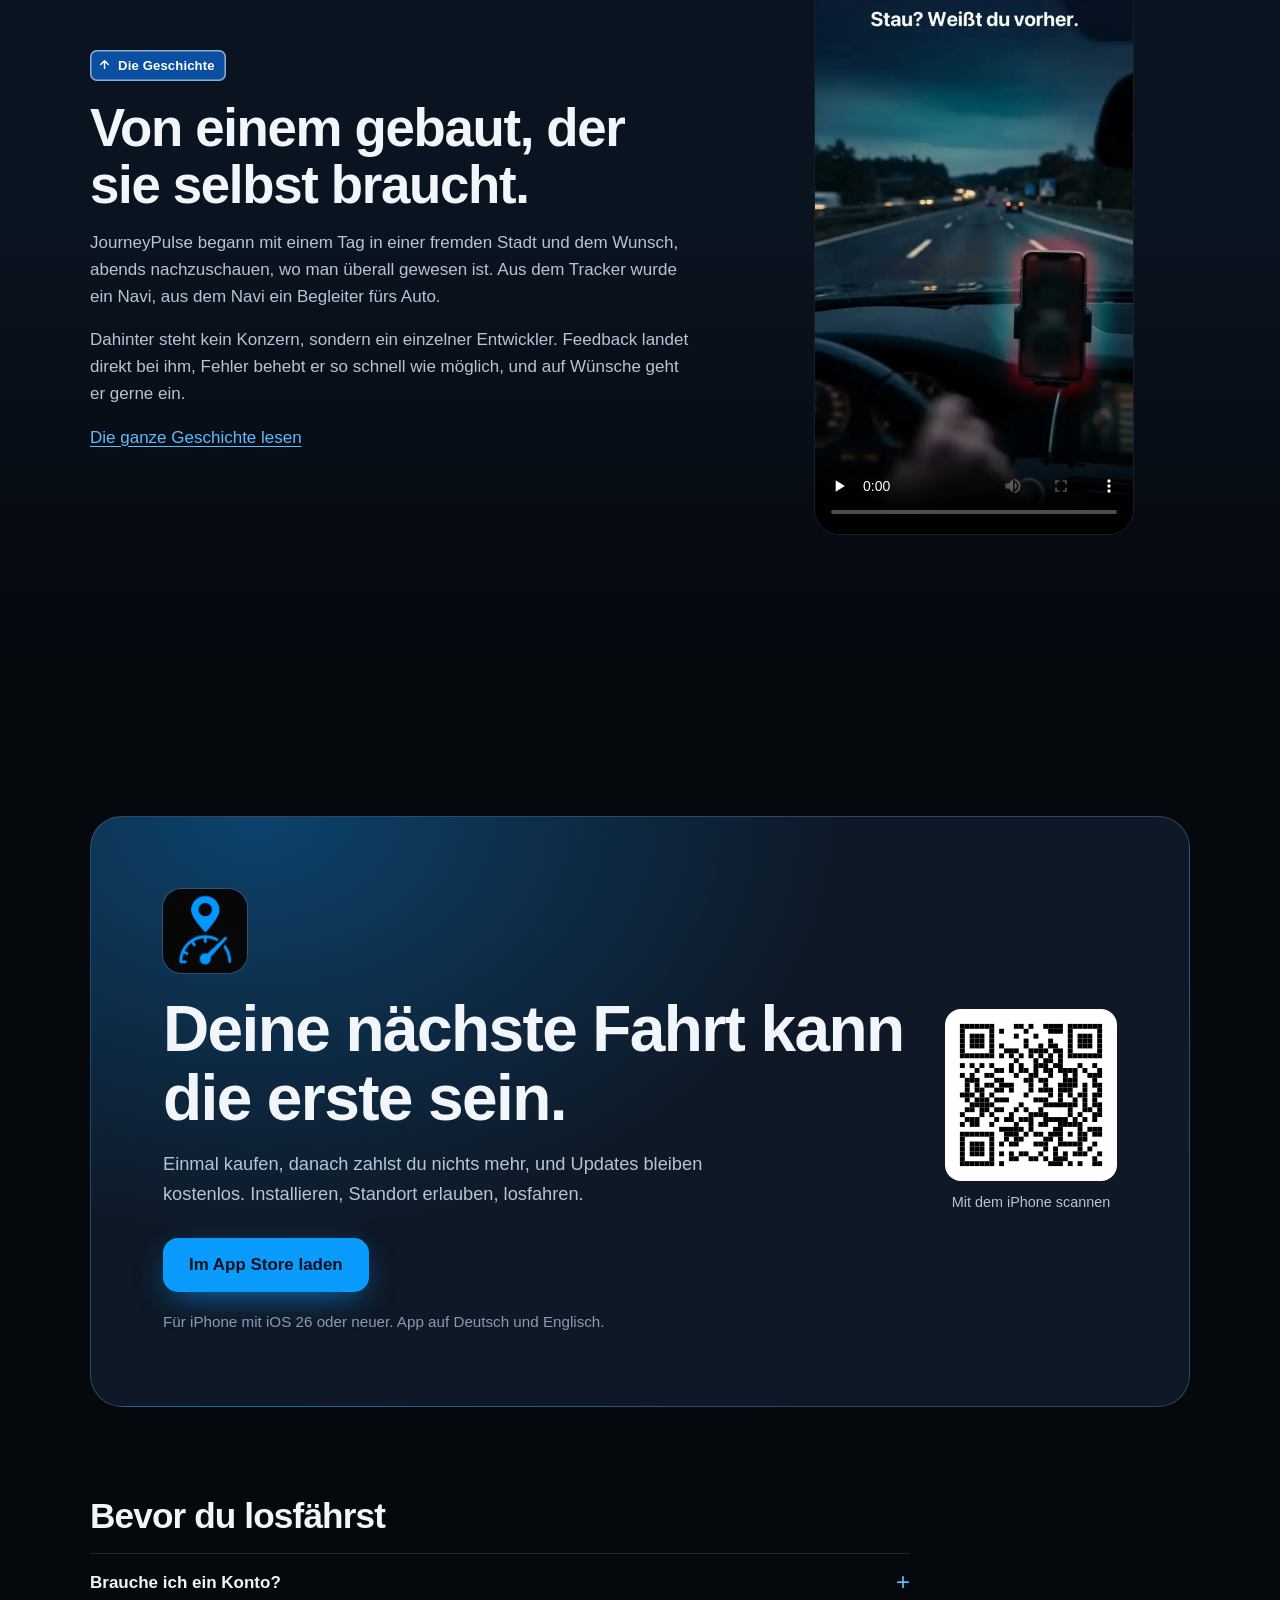
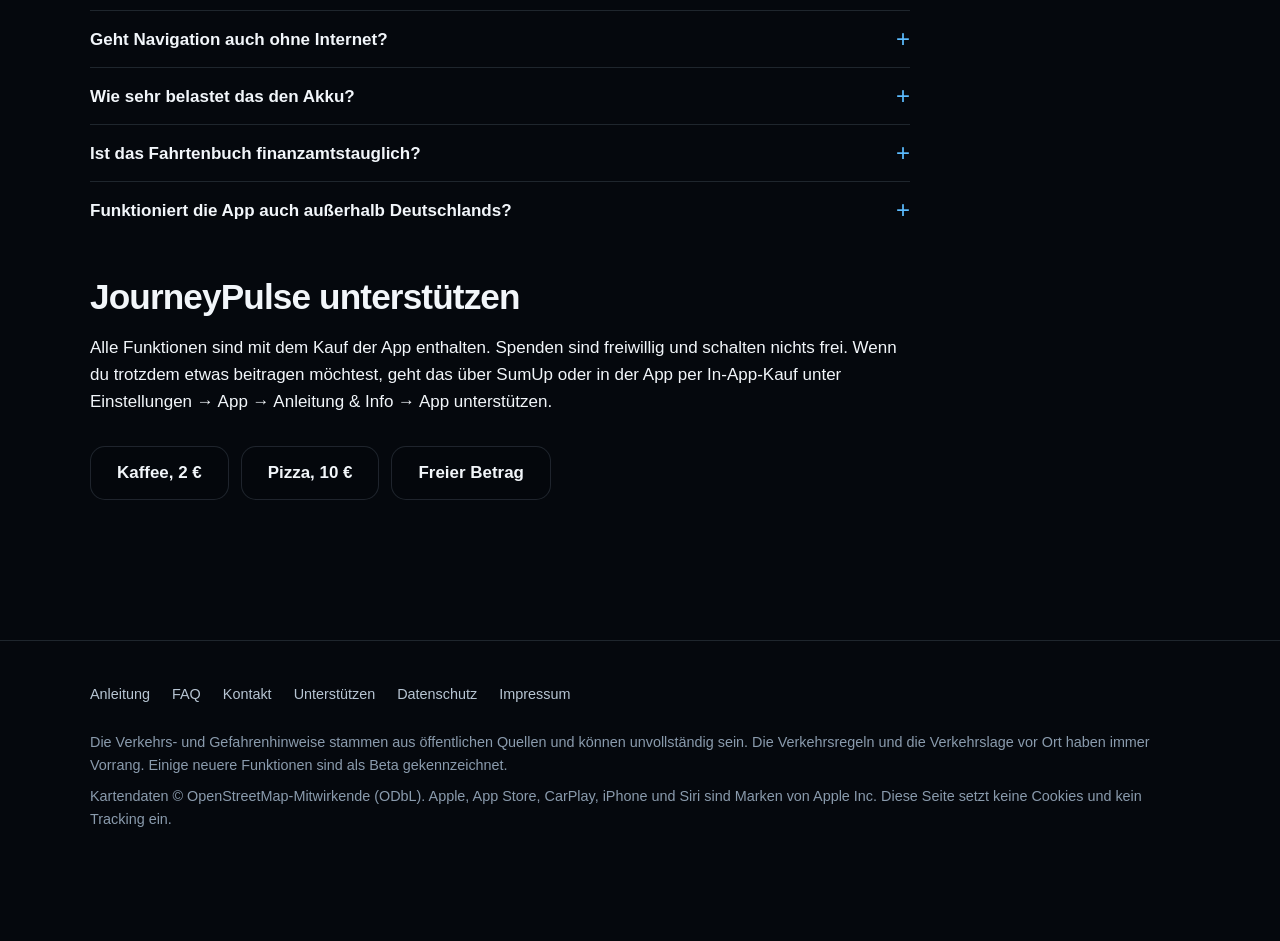
==== commit 7fb489d5: "feat(site): Fahrzeugakte und Auto-Alltag (Beta) ergänzt Co-Authored-By: Claude Opus 5.5 <noreply@ant" ====
--- a/index.html
+++ b/index.html
@@ -132,6 +132,31 @@
           </div>
           <div class="peek"><div class="frame"><img src="assets/shot-obd.webp" width="640" height="1390" loading="lazy" alt="OBD-Live-Daten: Verbrauch, Drehzahl, Kühlmitteltemperatur, Motorlast und weitere Werte."></div></div>
         </article>
+        <article class="card c3 reveal">
+          <div class="txt">
+            <h3>Fahrzeugakte <span class="tag">BETA</span></h3>
+            <p>Rechnungen, TÜV-Berichte und Fahrzeugschein scannen – die App liest sie auf dem iPhone aus.</p>
+            <ul>
+              <li>Ausgaben mit Positionen, getrennt nach Teilen und Arbeitslohn</li>
+              <li>Wartungsplan nach Datum oder Kilometer, mit Erinnerung</li>
+              <li>Reifensätze, TÜV-Mängel und Schadenhistorie</li>
+              <li>Kostenübersicht inklusive Tankungen, Export als PDF</li>
+            </ul>
+          </div>
+        </article>
+        <article class="card c3 reveal">
+          <div class="txt">
+            <h3>Rund ums Auto im Alltag <span class="tag">BETA</span></h3>
+            <p>Die kleinen Dinge, die eine Fahrt leichter machen.</p>
+            <ul>
+              <li>Parkplatz merken, mit Erinnerung an die Parkuhr</li>
+              <li>Parkhäuser am Ziel, teils mit freien Plätzen</li>
+              <li>Umweltzonen auf der Route, Regeln im Ausland</li>
+              <li>Profile für Anhänger, Wohnmobil und Motorrad</li>
+              <li>Unfallhilfe mit Bericht und Rückruf-Prüfung</li>
+            </ul>
+          </div>
+        </article>
         <article class="card span-all reveal">
           <div class="strip">
             <div><svg class="icon" aria-hidden="true"><use href="#i-car"/></svg><p><b>CarPlay</b><span>Karte, Spurhinweise und Gefahrenmeldungen im Fahrzeug.</span></p></div>
@@ -176,7 +201,7 @@
             <ul class="checks">
               <li><svg class="icon" aria-hidden="true"><use href="#i-check"/></svg>Kein Nutzerkonto, keine Registrierung</li>
               <li><svg class="icon" aria-hidden="true"><use href="#i-check"/></svg>Kein Server, auf dem deine Fahrten landen</li>
-              <li><svg class="icon" aria-hidden="true"><use href="#i-check"/></svg>Fahrten, Orte, Tankungen und OBD-Daten liegen lokal auf dem iPhone</li>
+              <li><svg class="icon" aria-hidden="true"><use href="#i-check"/></svg>Fahrten, Orte, Tankungen, OBD-Daten und die Fahrzeugakte liegen lokal auf dem iPhone</li>
               <li><svg class="icon" aria-hidden="true"><use href="#i-check"/></svg>Export und iCloud-Sicherung nur, wenn du sie selbst startest</li>
             </ul>
             <blockquote>„Eine App, die aufzeichnet, wo du dich aufhältst, weiß sehr viel über dich. Dieses Wissen gehört dir und sonst niemandem.“<footer>Ulrich Heine, Entwickler</footer></blockquote>
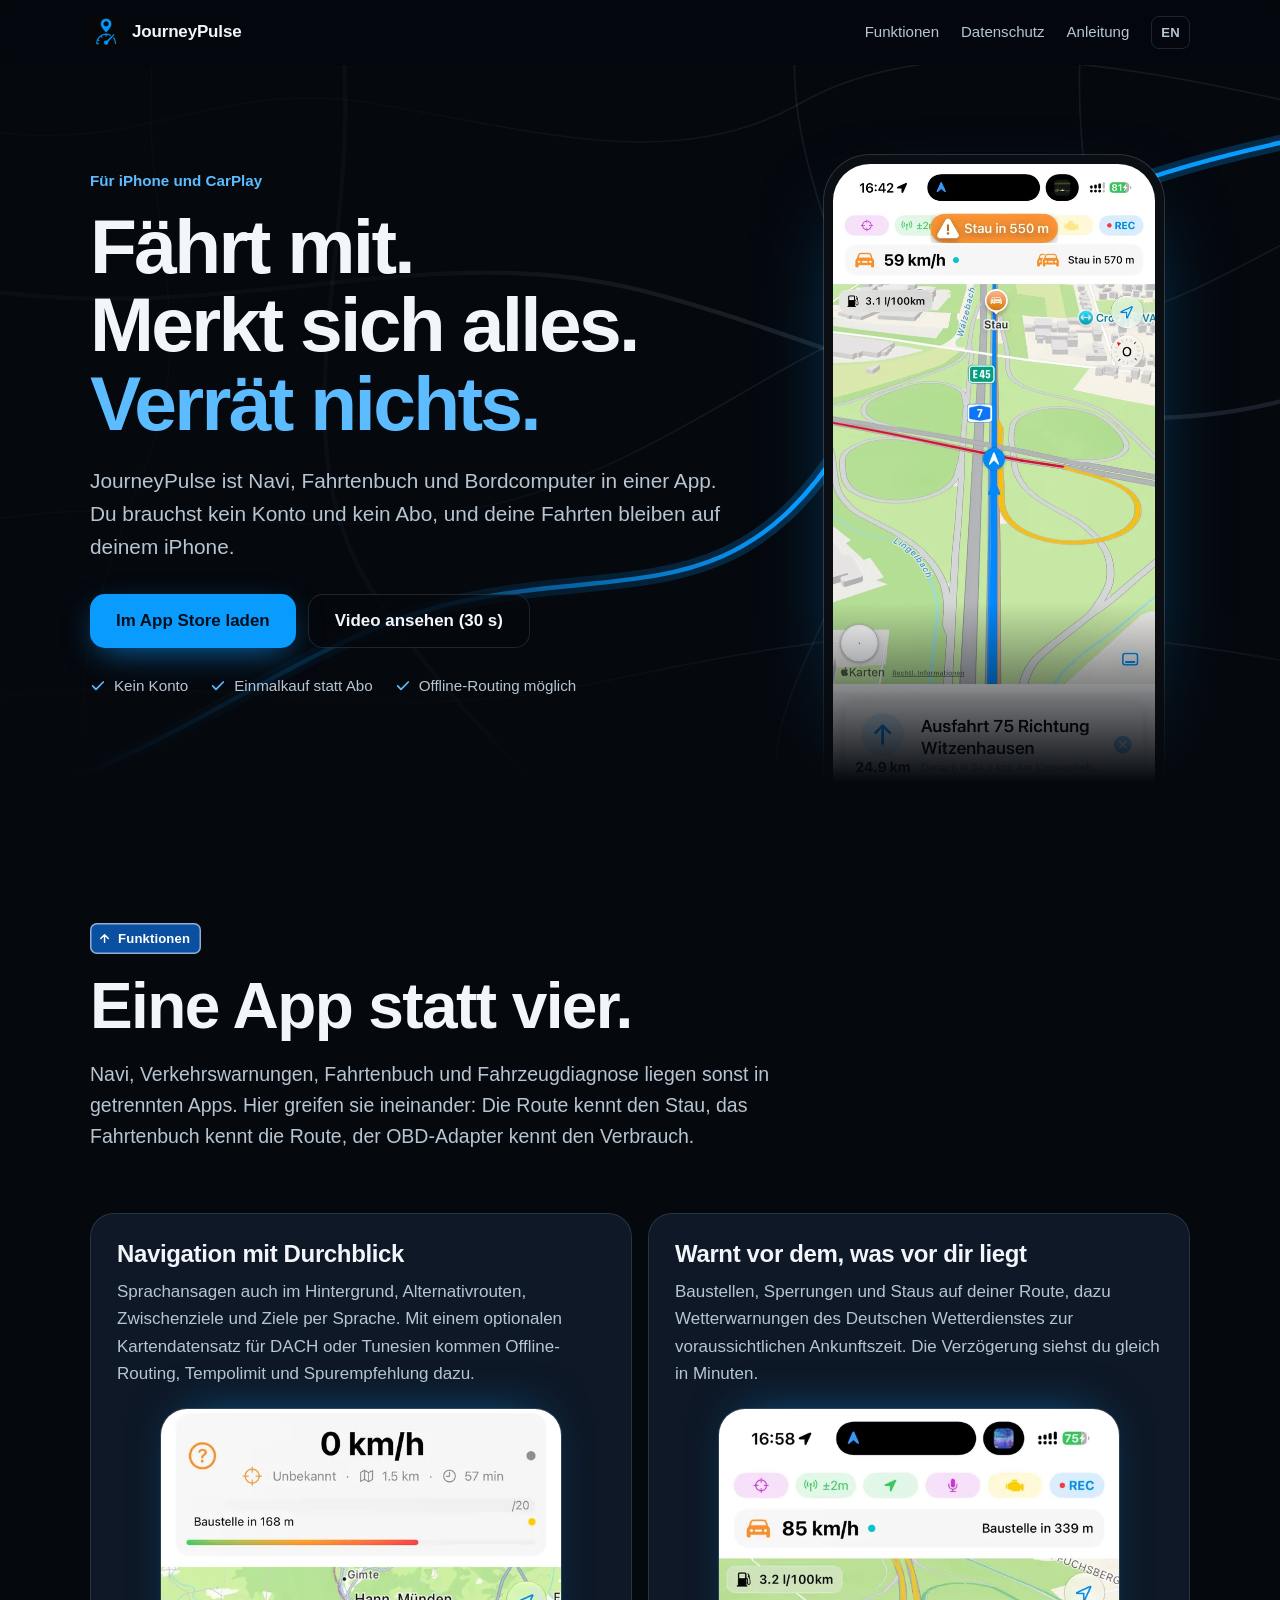
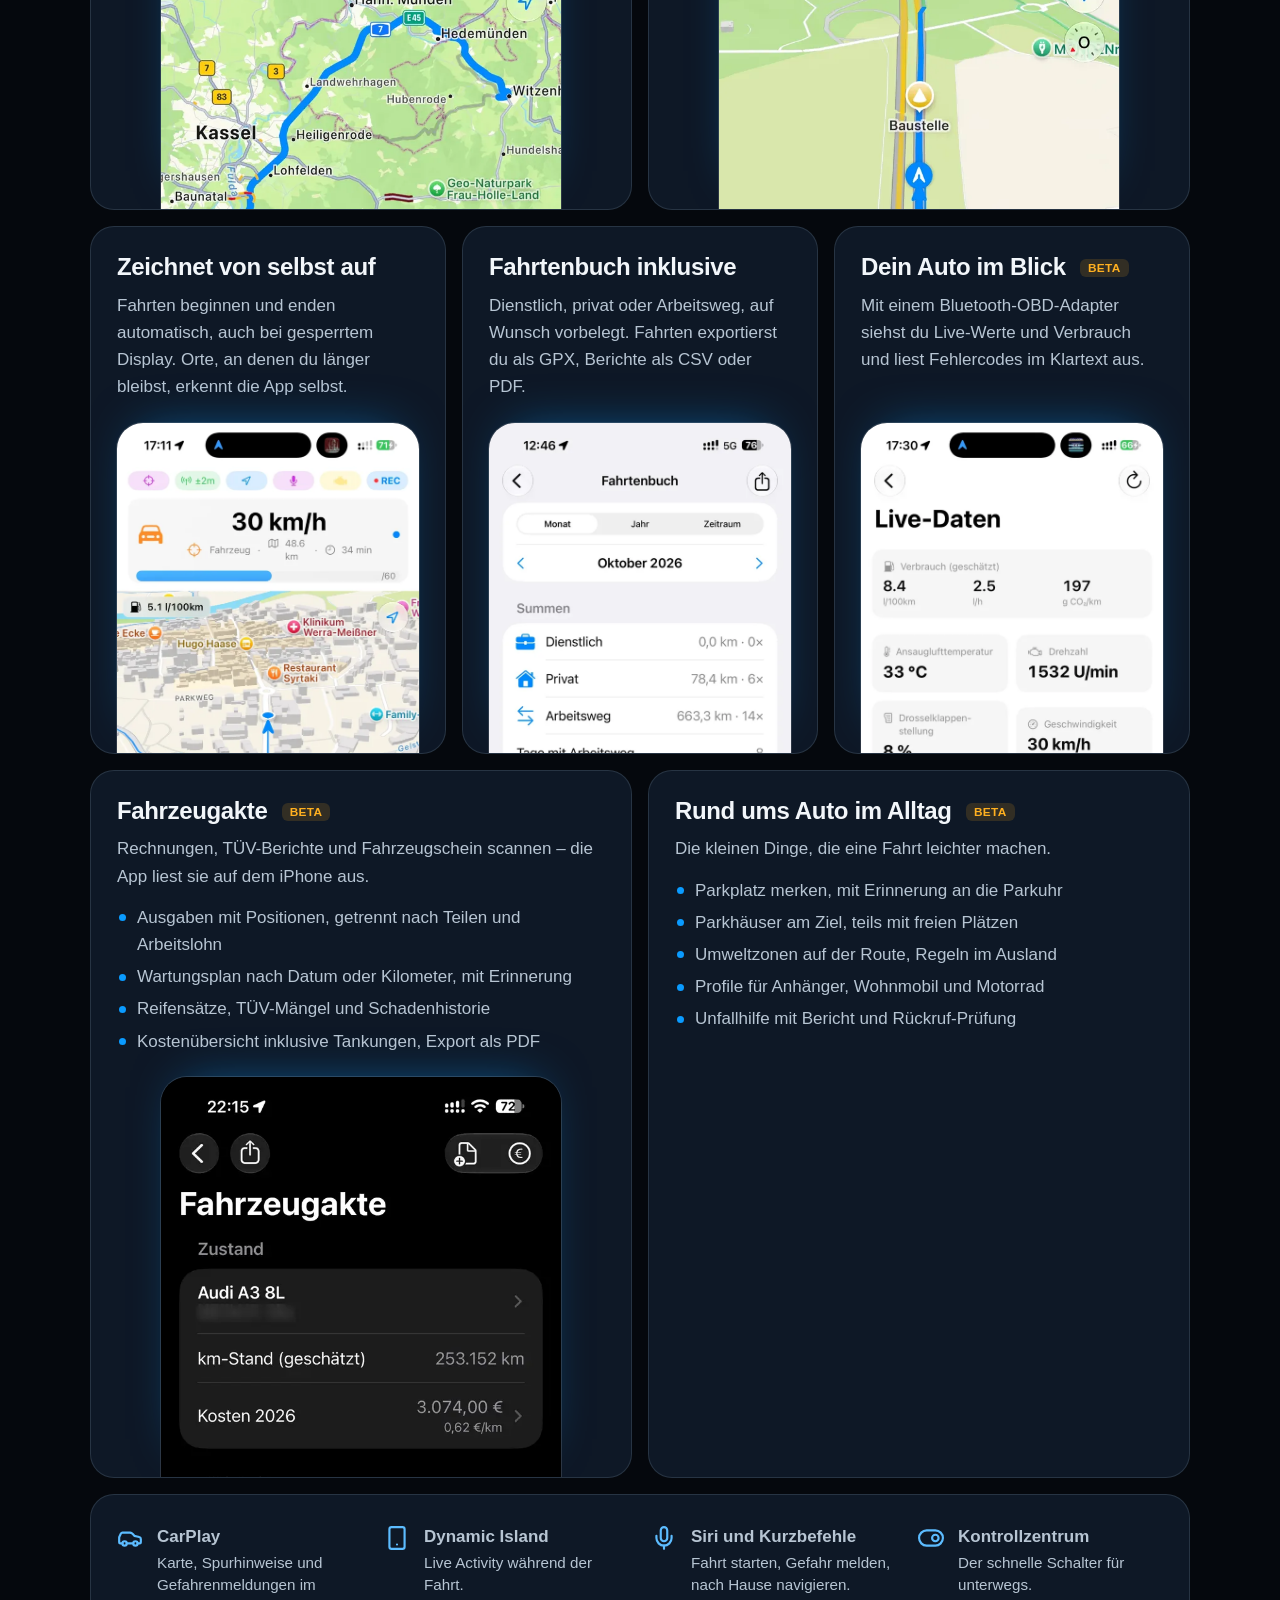
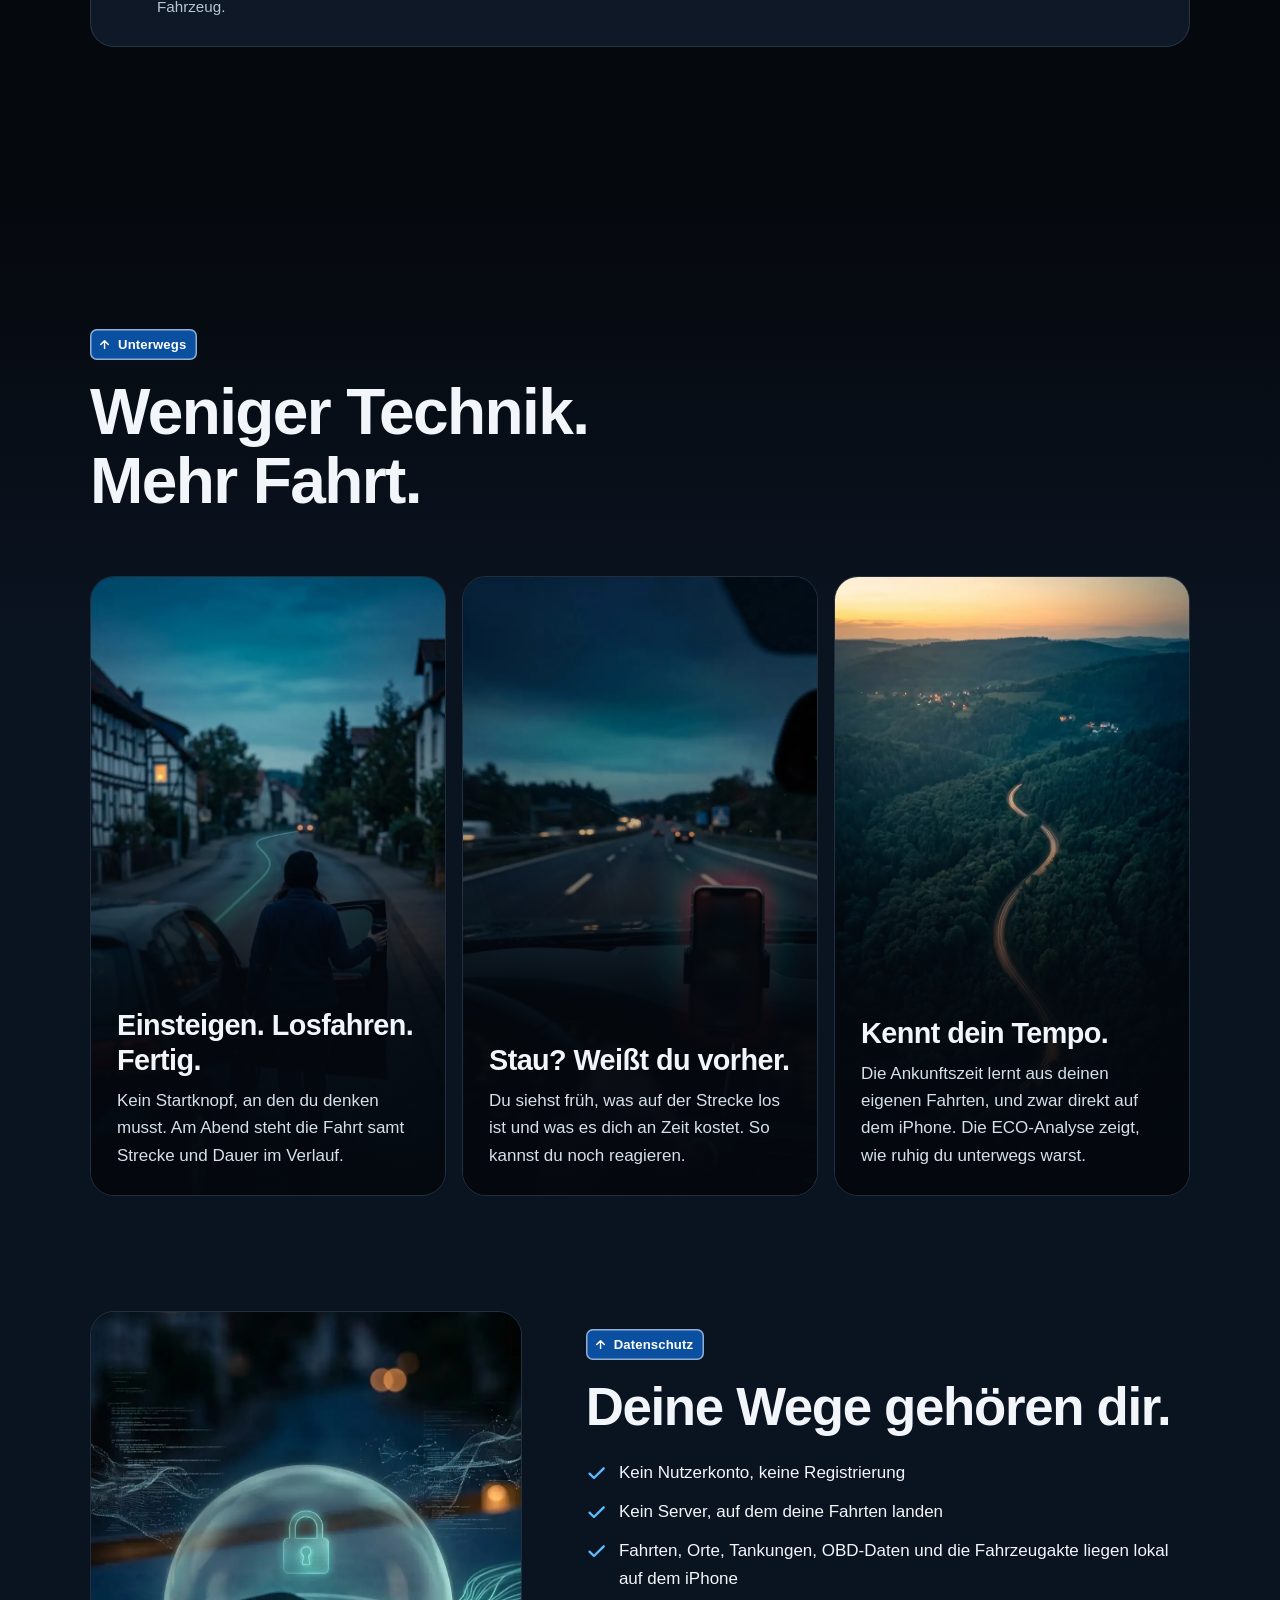
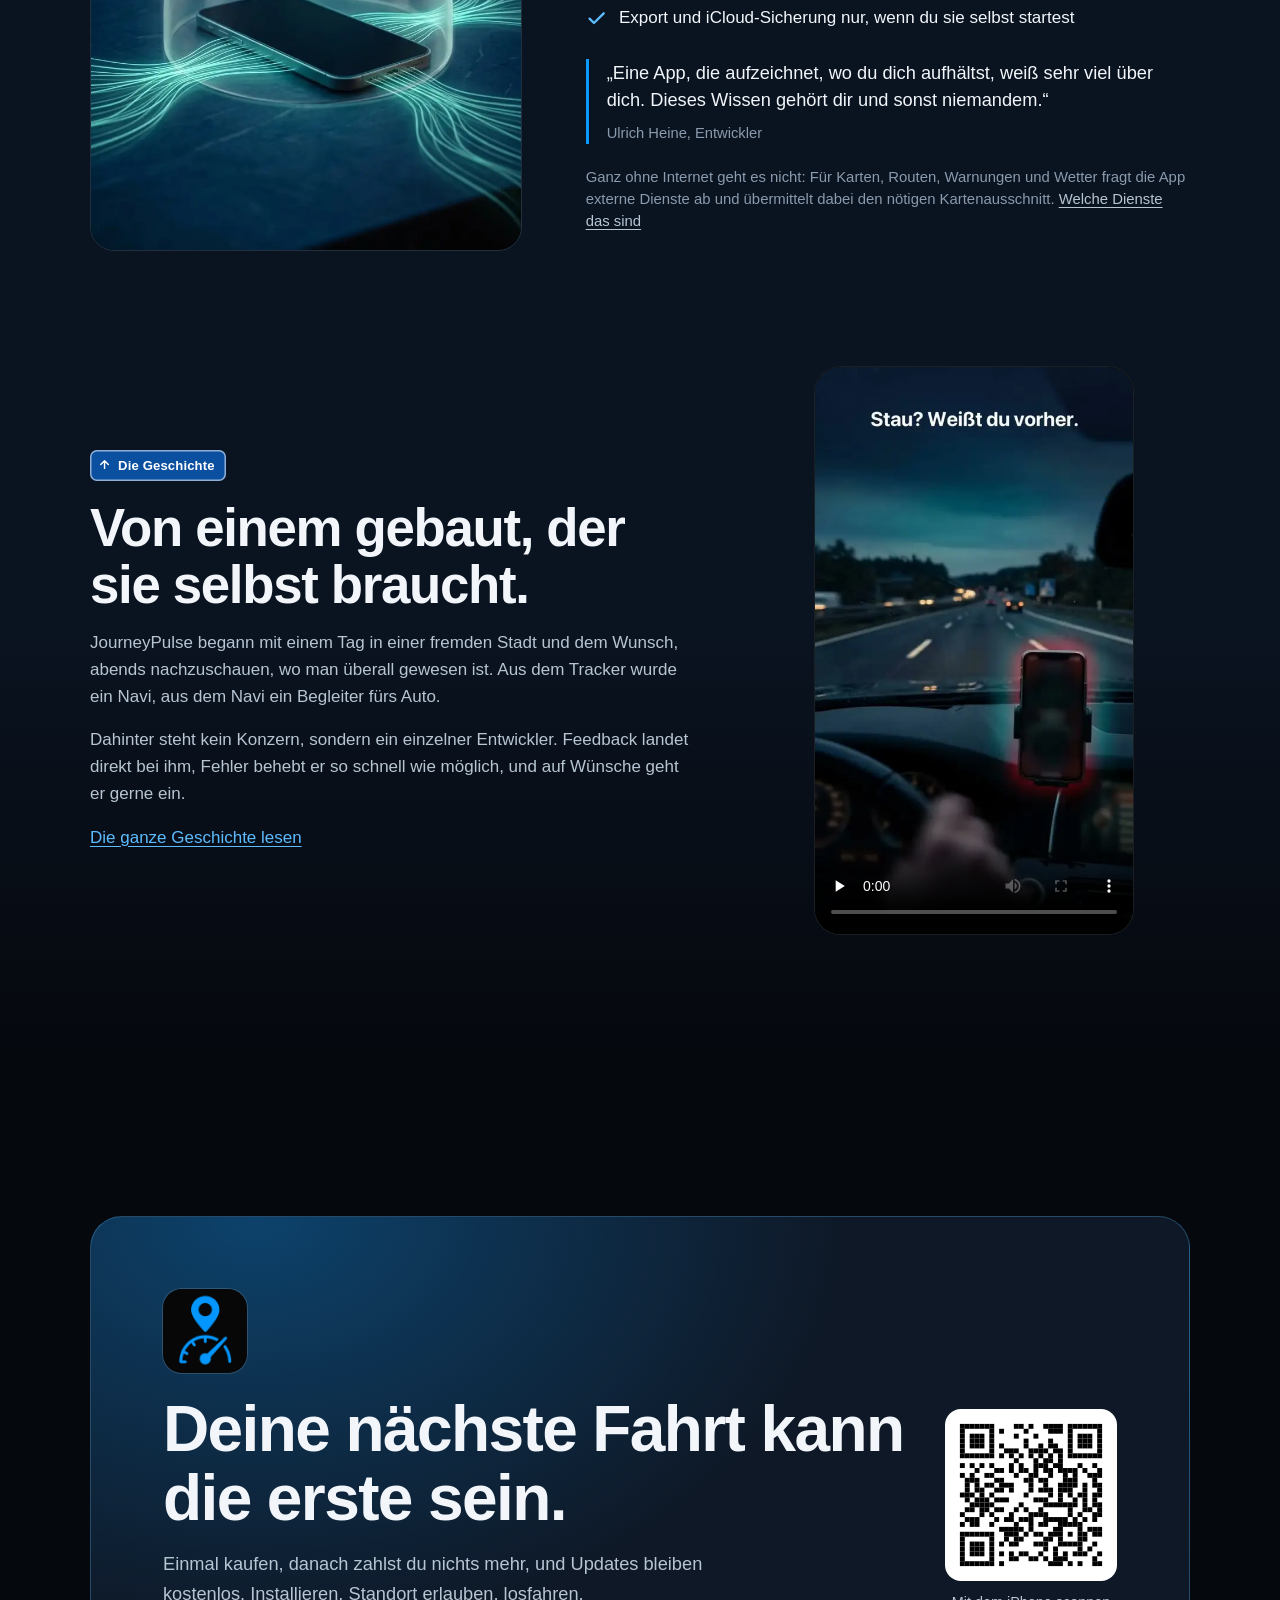
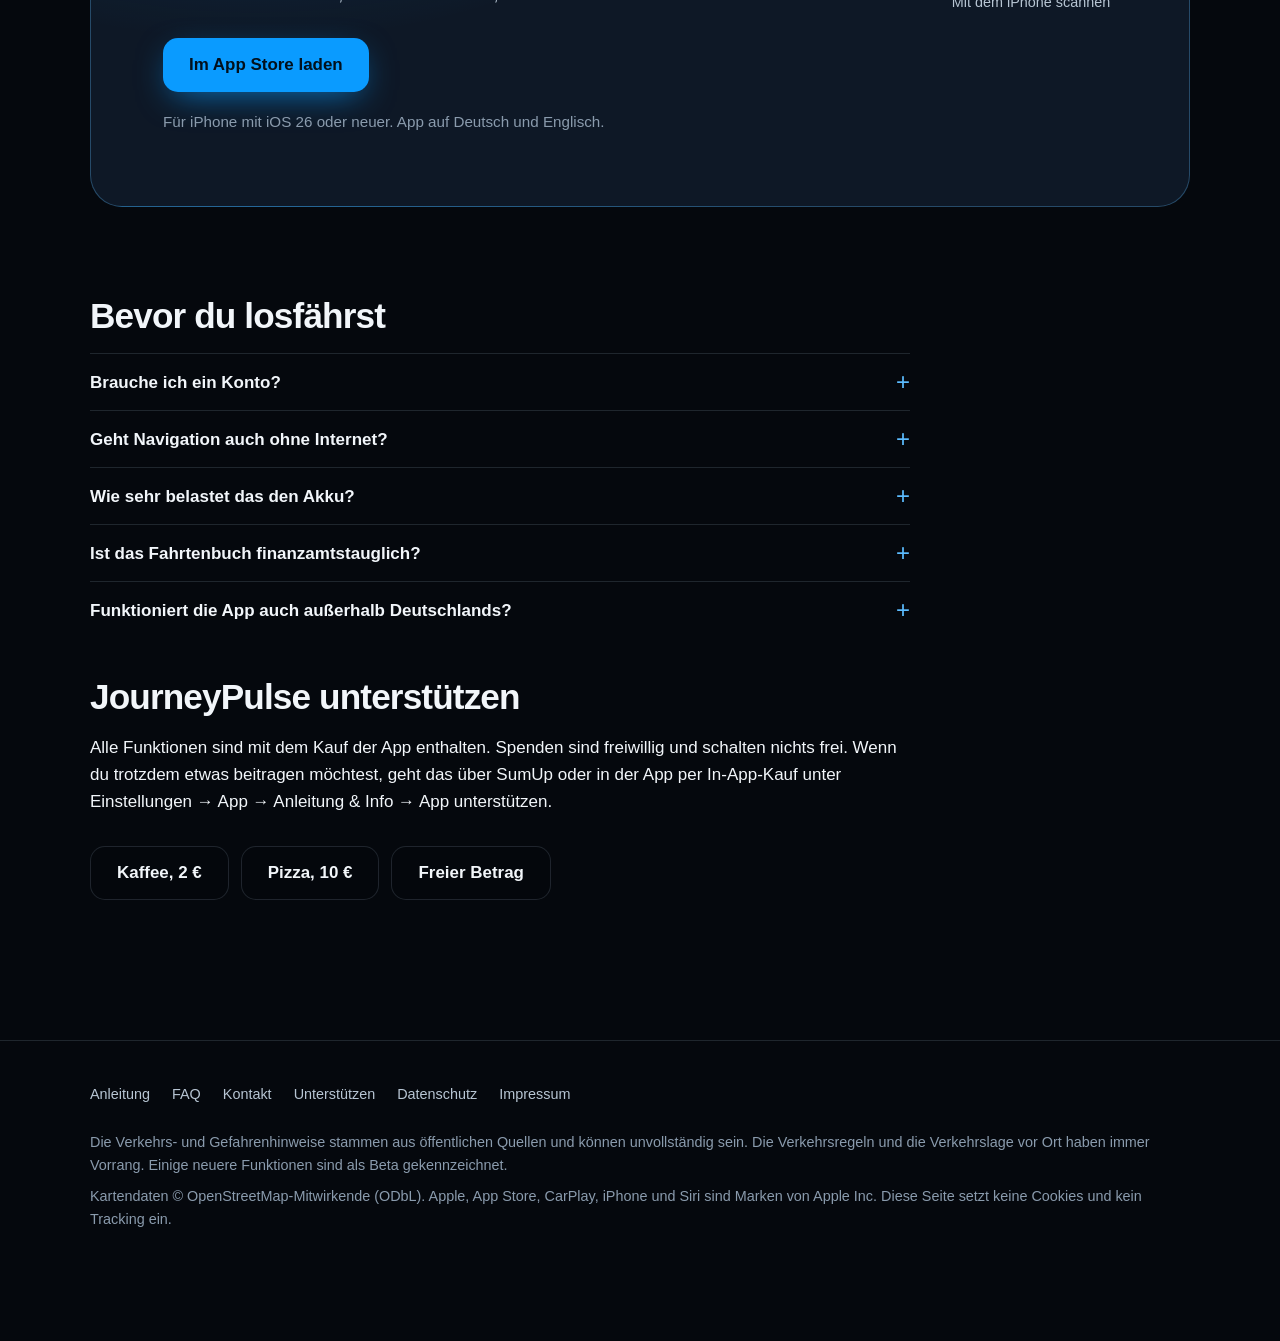
==== commit 783c4963: "feat(site): Screenshot der Fahrzeugakte ergänzt Co-Authored-By: Claude Opus 5.5 <noreply@anthropic.c" ====
--- a/index.html
+++ b/index.html
@@ -143,6 +143,7 @@
               <li>Kostenübersicht inklusive Tankungen, Export als PDF</li>
             </ul>
           </div>
+          <div class="peek"><div class="frame"><img src="assets/shot-fahrzeugakte.webp" width="640" height="1390" loading="lazy" alt="Fahrzeugakte mit Fahrzeug, geschätztem km-Stand, Kosten im Jahr und anstehenden Wartungen wie Ölwechsel, Kühlmittel und Zahnriemen."></div></div>
         </article>
         <article class="card c3 reveal">
           <div class="txt">
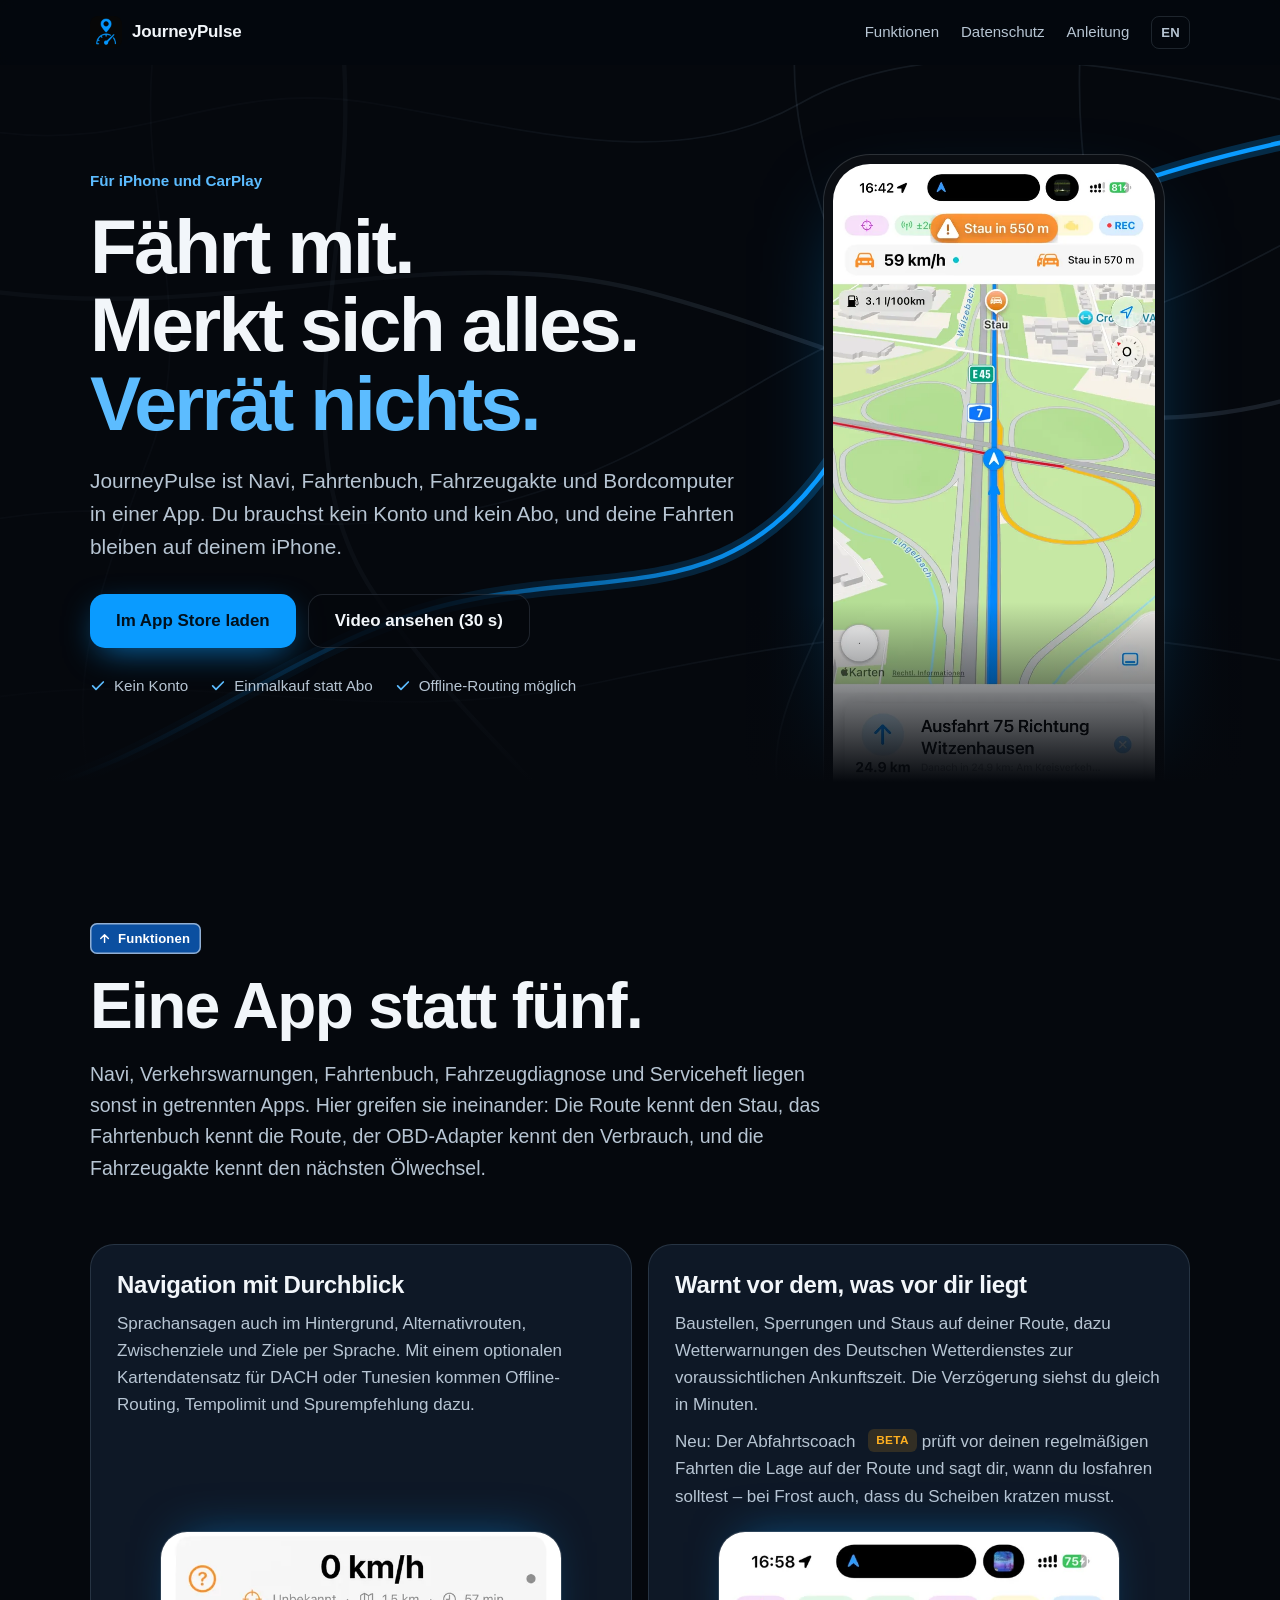
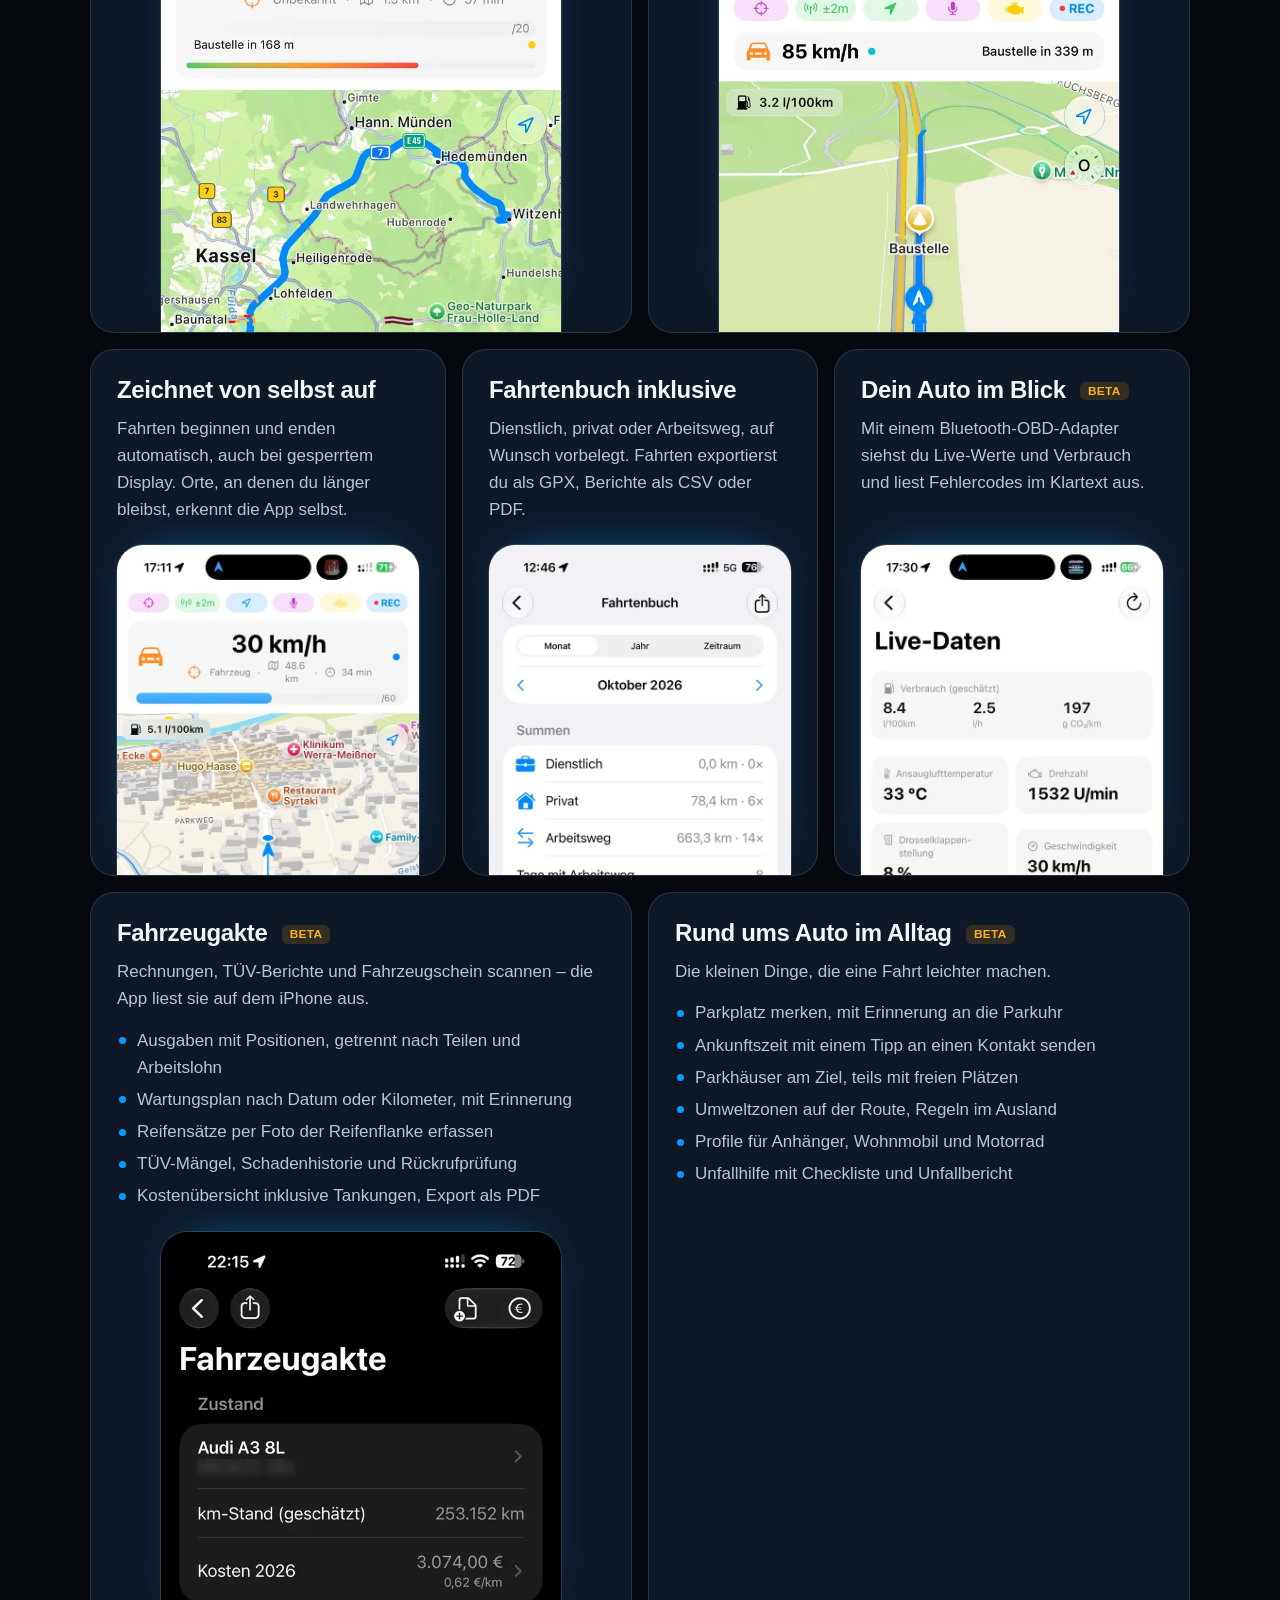
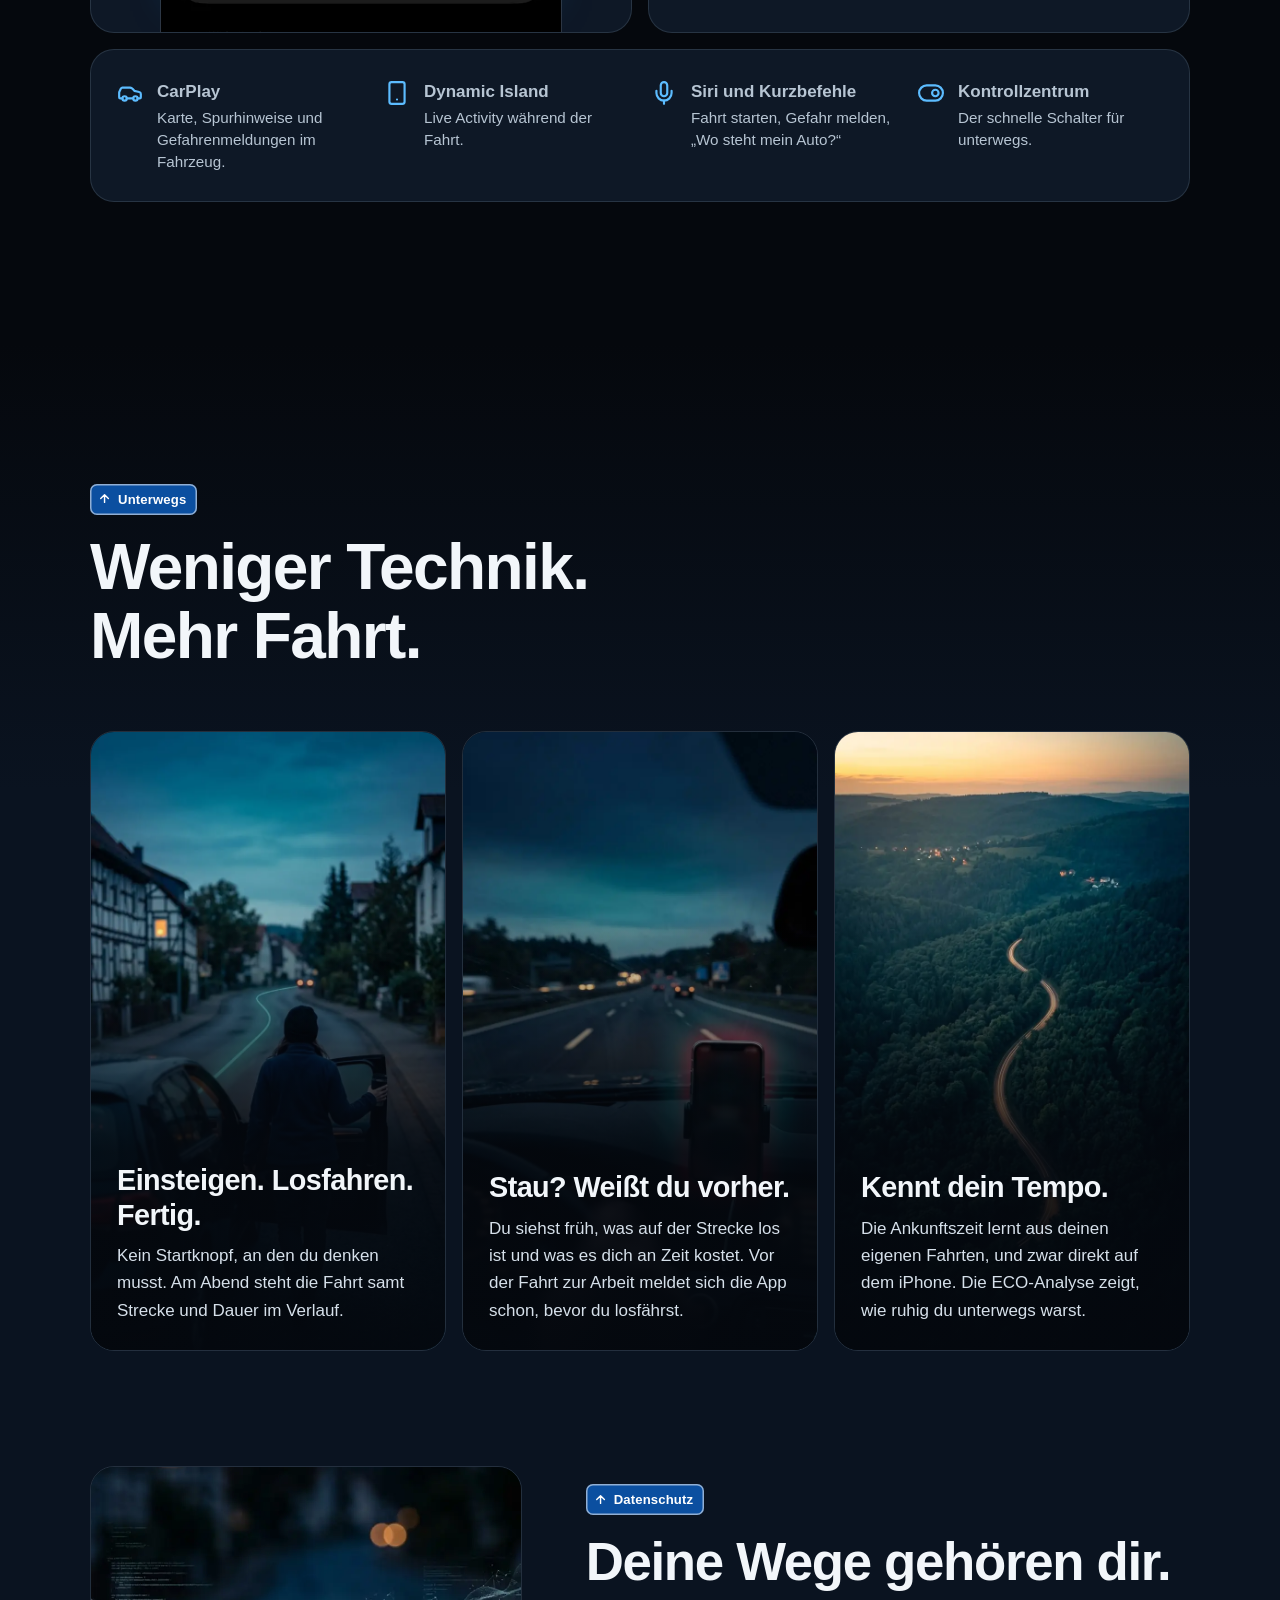
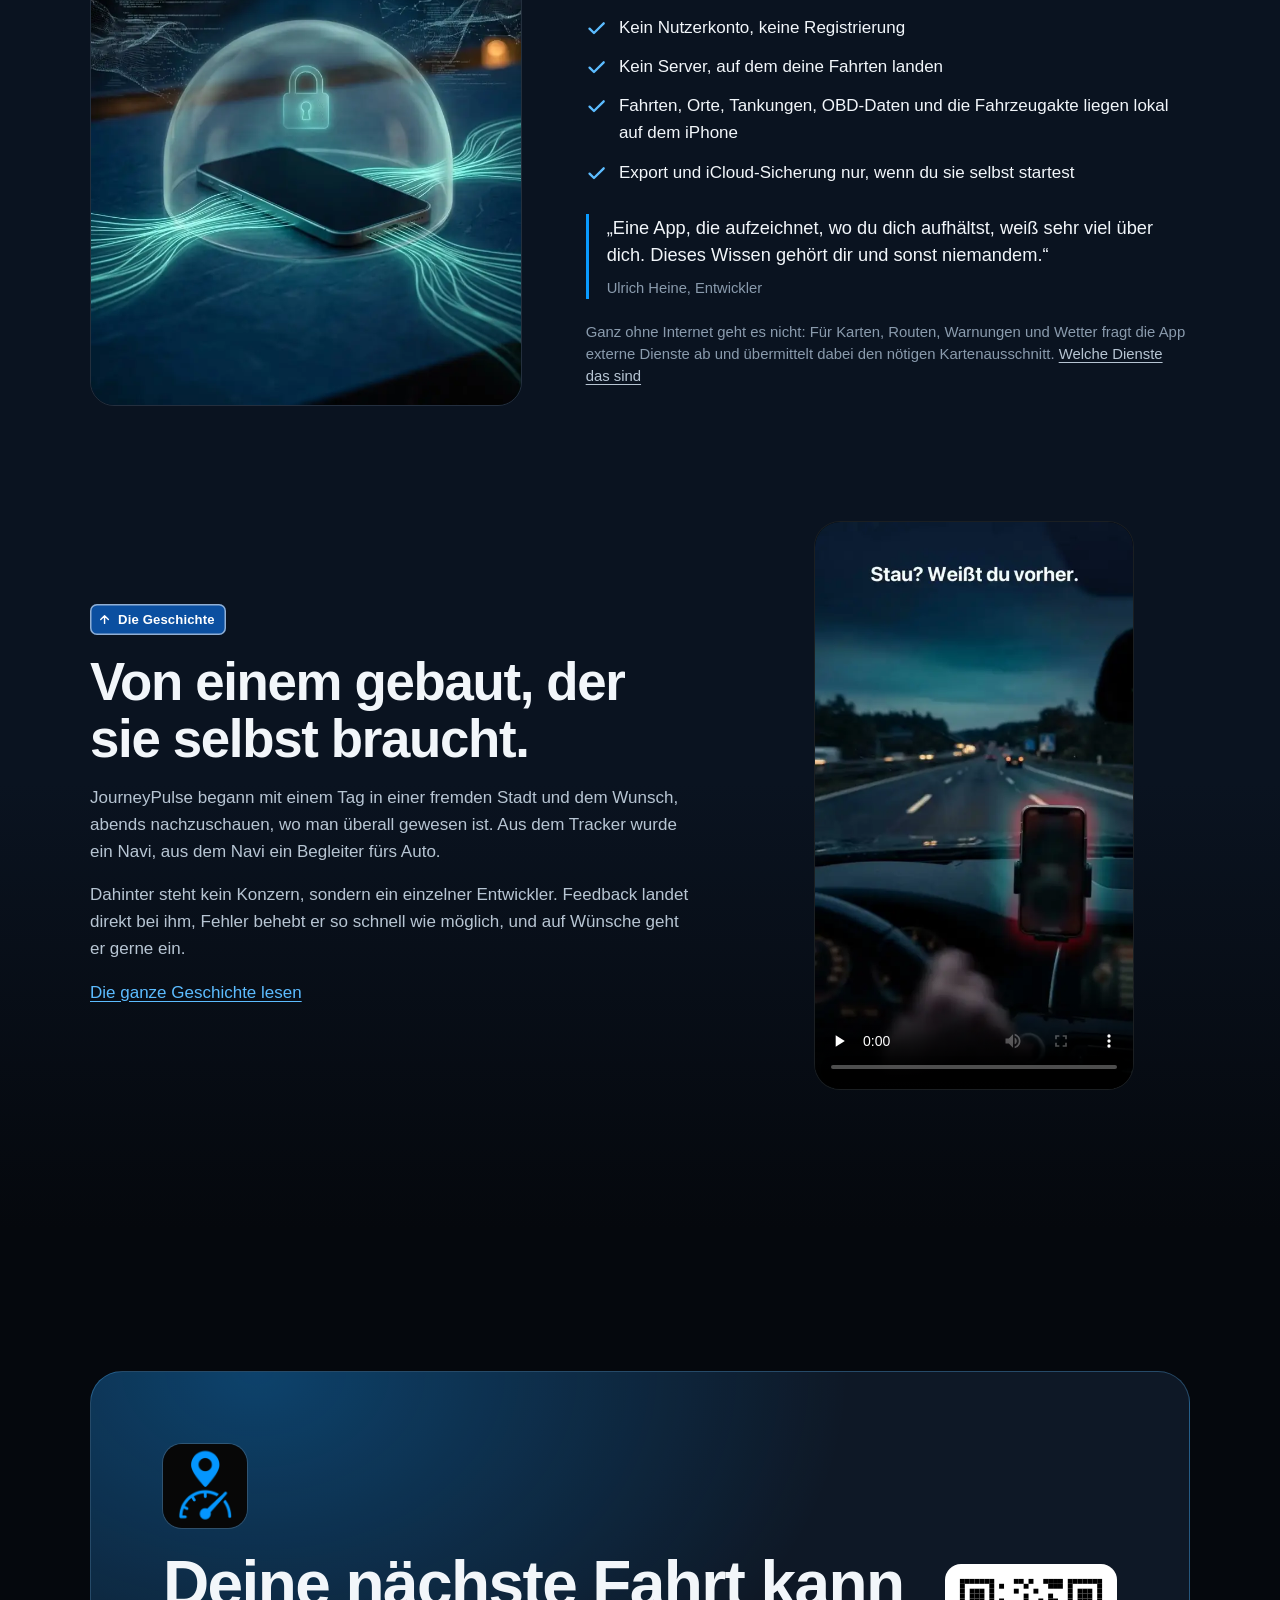
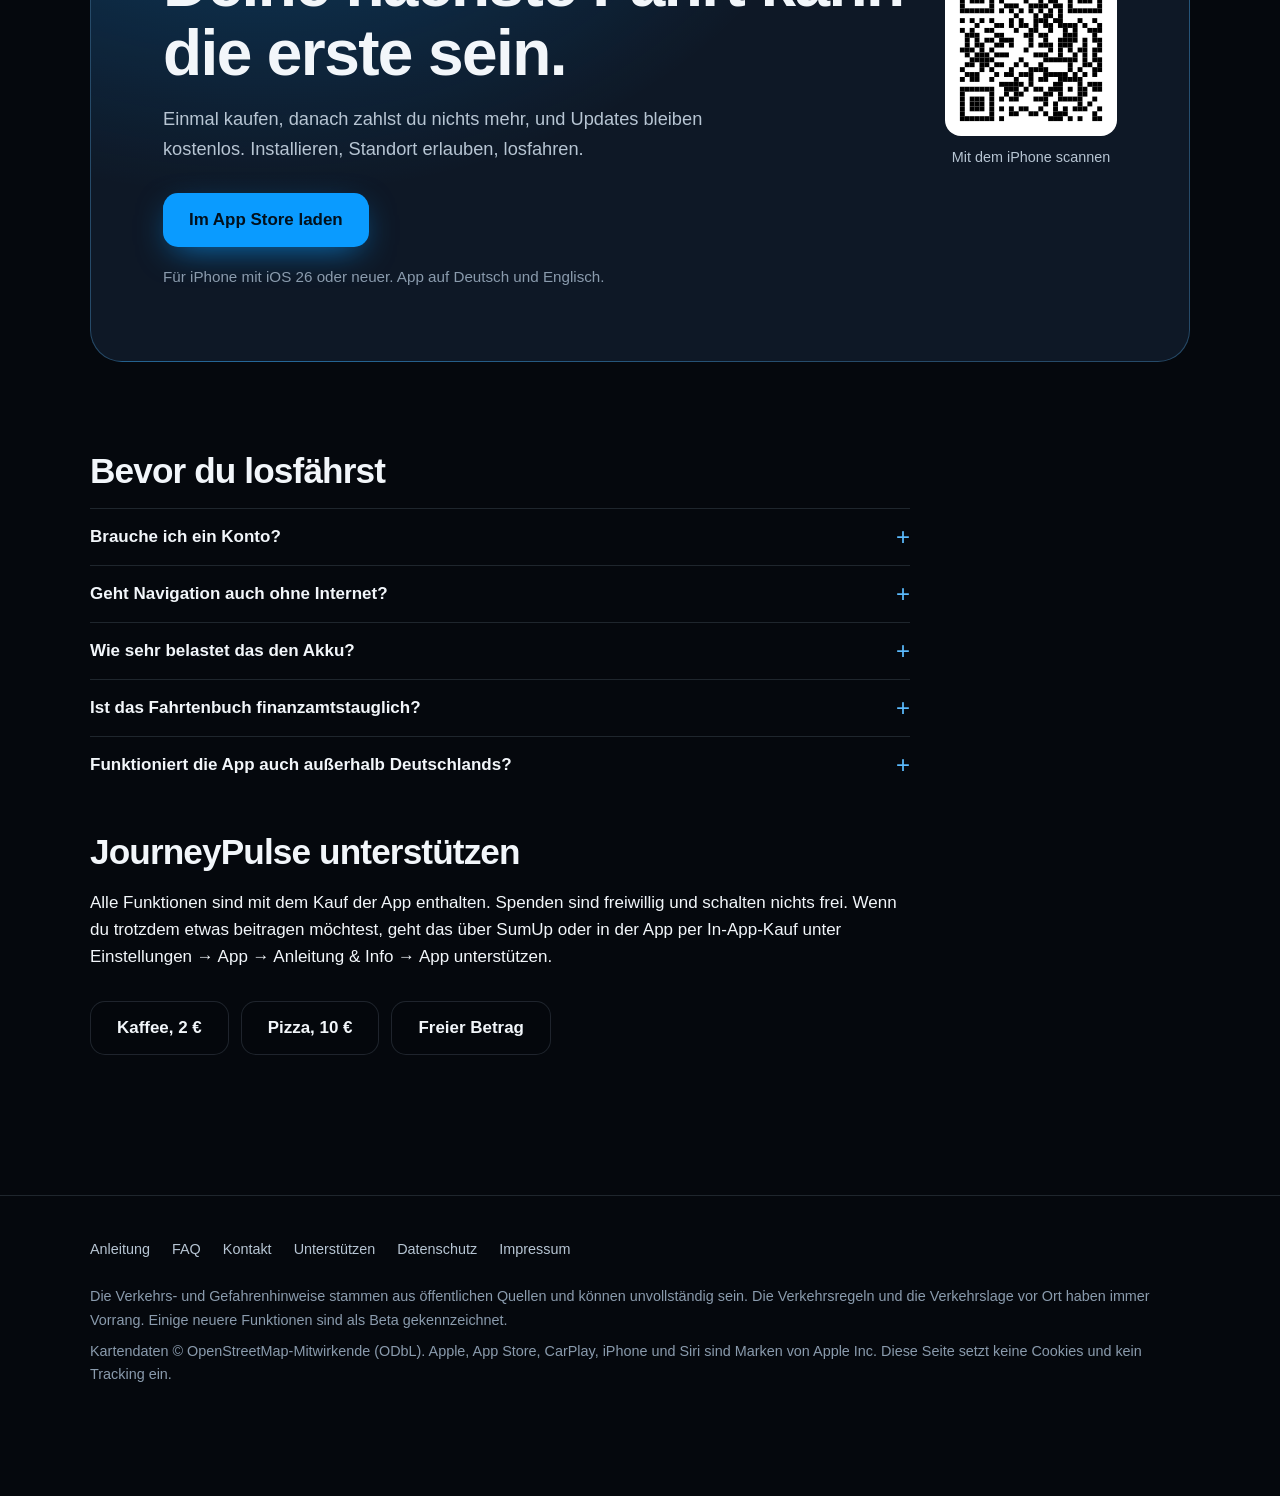
==== commit fbe167eb: "feat(site): Fahrzeugakte in Titel und Einleitung, Abfahrtscoach, Reifen per Foto, Ankunftszeit teile" ====
--- a/index.html
+++ b/index.html
@@ -3,8 +3,8 @@
 <head>
 <meta charset="utf-8">
 <meta name="viewport" content="width=device-width, initial-scale=1, viewport-fit=cover">
-<title>JourneyPulse: Navi, Fahrtenbuch und Bordcomputer fürs iPhone</title>
-<meta name="description" content="Navigation, automatische Fahrtenaufzeichnung, Warnungen auf der Route und OBD-Diagnose in einer iPhone-App. Ohne Konto, ohne Abo, deine Fahrten bleiben auf dem Gerät.">
+<title>JourneyPulse: Navi, Fahrtenbuch und Fahrzeugakte fürs iPhone</title>
+<meta name="description" content="Navigation, automatische Fahrtenaufzeichnung, Warnungen auf der Route, Fahrzeugakte und OBD-Diagnose in einer iPhone-App. Ohne Konto, ohne Abo, deine Fahrten bleiben auf dem Gerät.">
 <meta name="theme-color" content="#05080d">
 <meta name="apple-itunes-app" content="app-id=6749818889">
 <link rel="canonical" href="https://uheine.github.io/journeypulse-legal/">
@@ -15,7 +15,7 @@
 <meta property="og:type" content="website">
 <meta property="og:locale" content="de_DE">
 <meta property="og:title" content="JourneyPulse: Fährt mit. Merkt sich alles. Verrät nichts.">
-<meta property="og:description" content="Navi, Fahrtenbuch und Bordcomputer in einer iPhone-App. Ohne Konto, ohne Abo.">
+<meta property="og:description" content="Navi, Fahrtenbuch, Fahrzeugakte und Bordcomputer in einer iPhone-App. Ohne Konto, ohne Abo.">
 <meta property="og:url" content="https://uheine.github.io/journeypulse-legal/">
 <meta property="og:image" content="https://uheine.github.io/journeypulse-legal/assets/og.jpg">
 <meta name="twitter:card" content="summary_large_image">
@@ -70,7 +70,7 @@
       <div class="hero-copy">
         <p class="kicker">Für iPhone und CarPlay</p>
         <h1><span>Fährt mit.</span><span>Merkt sich alles.</span><span class="pulse-word">Verrät nichts.</span></h1>
-        <p class="lead">JourneyPulse ist Navi, Fahrtenbuch und Bordcomputer in einer App. Du brauchst kein Konto und kein Abo, und deine Fahrten bleiben auf deinem iPhone.</p>
+        <p class="lead">JourneyPulse ist Navi, Fahrtenbuch, Fahrzeugakte und Bordcomputer in einer App. Du brauchst kein Konto und kein Abo, und deine Fahrten bleiben auf deinem iPhone.</p>
         <div class="cta-row">
           <a class="btn primary" href="https://apps.apple.com/de/app/journeypulse/id6749818889">Im App Store laden</a>
           <a class="btn ghost" href="#video">Video ansehen (30 s)</a>
@@ -93,8 +93,8 @@
     <div class="wrap">
       <div class="head reveal">
         <span class="sign"><svg class="icon" aria-hidden="true"><use href="#i-up"/></svg>Funktionen</span>
-        <h2>Eine App statt vier.</h2>
-        <p>Navi, Verkehrswarnungen, Fahrtenbuch und Fahrzeugdiagnose liegen sonst in getrennten Apps. Hier greifen sie ineinander: Die Route kennt den Stau, das Fahrtenbuch kennt die Route, der OBD-Adapter kennt den Verbrauch.</p>
+        <h2>Eine App statt fünf.</h2>
+        <p>Navi, Verkehrswarnungen, Fahrtenbuch, Fahrzeugdiagnose und Serviceheft liegen sonst in getrennten Apps. Hier greifen sie ineinander: Die Route kennt den Stau, das Fahrtenbuch kennt die Route, der OBD-Adapter kennt den Verbrauch, und die Fahrzeugakte kennt den nächsten Ölwechsel.</p>
       </div>
       <div class="bento">
         <article class="card c3 reveal">
@@ -108,6 +108,7 @@
           <div class="txt">
             <h3>Warnt vor dem, was vor dir liegt</h3>
             <p>Baustellen, Sperrungen und Staus auf deiner Route, dazu Wetterwarnungen des Deutschen Wetterdienstes zur voraussichtlichen Ankunftszeit. Die Verzögerung siehst du gleich in Minuten.</p>
+            <p>Neu: Der Abfahrtscoach <span class="tag">BETA</span> prüft vor deinen regelmäßigen Fahrten die Lage auf der Route und sagt dir, wann du losfahren solltest – bei Frost auch, dass du Scheiben kratzen musst.</p>
           </div>
           <div class="peek"><div class="frame"><img src="assets/shot-baustelle.webp" width="640" height="1390" loading="lazy" alt="Navigation mit Warnung „Baustelle in 339 m“, Tempolimit 120 und Spurhinweis."></div></div>
         </article>
@@ -139,7 +140,8 @@
             <ul>
               <li>Ausgaben mit Positionen, getrennt nach Teilen und Arbeitslohn</li>
               <li>Wartungsplan nach Datum oder Kilometer, mit Erinnerung</li>
-              <li>Reifensätze, TÜV-Mängel und Schadenhistorie</li>
+              <li>Reifensätze per Foto der Reifenflanke erfassen</li>
+              <li>TÜV-Mängel, Schadenhistorie und Rückrufprüfung</li>
               <li>Kostenübersicht inklusive Tankungen, Export als PDF</li>
             </ul>
           </div>
@@ -151,10 +153,11 @@
             <p>Die kleinen Dinge, die eine Fahrt leichter machen.</p>
             <ul>
               <li>Parkplatz merken, mit Erinnerung an die Parkuhr</li>
+              <li>Ankunftszeit mit einem Tipp an einen Kontakt senden</li>
               <li>Parkhäuser am Ziel, teils mit freien Plätzen</li>
               <li>Umweltzonen auf der Route, Regeln im Ausland</li>
               <li>Profile für Anhänger, Wohnmobil und Motorrad</li>
-              <li>Unfallhilfe mit Bericht und Rückruf-Prüfung</li>
+              <li>Unfallhilfe mit Checkliste und Unfallbericht</li>
             </ul>
           </div>
         </article>
@@ -162,7 +165,7 @@
           <div class="strip">
             <div><svg class="icon" aria-hidden="true"><use href="#i-car"/></svg><p><b>CarPlay</b><span>Karte, Spurhinweise und Gefahrenmeldungen im Fahrzeug.</span></p></div>
             <div><svg class="icon" aria-hidden="true"><use href="#i-phone"/></svg><p><b>Dynamic Island</b><span>Live Activity während der Fahrt.</span></p></div>
-            <div><svg class="icon" aria-hidden="true"><use href="#i-mic"/></svg><p><b>Siri und Kurzbefehle</b><span>Fahrt starten, Gefahr melden, nach Hause navigieren.</span></p></div>
+            <div><svg class="icon" aria-hidden="true"><use href="#i-mic"/></svg><p><b>Siri und Kurzbefehle</b><span>Fahrt starten, Gefahr melden, „Wo steht mein Auto?“</span></p></div>
             <div><svg class="icon" aria-hidden="true"><use href="#i-toggle"/></svg><p><b>Kontrollzentrum</b><span>Der schnelle Schalter für unterwegs.</span></p></div>
           </div>
         </article>
@@ -186,7 +189,7 @@
           </article>
           <article class="scene reveal">
             <img src="assets/scene-stau.webp" width="768" height="1376" loading="lazy" alt="Blick aus dem Auto auf eine Autobahn in der Dämmerung, das iPhone in der Halterung leuchtet warnend rot.">
-            <div><h3>Stau? Weißt du vorher.</h3><p>Du siehst früh, was auf der Strecke los ist und was es dich an Zeit kostet. So kannst du noch reagieren.</p></div>
+            <div><h3>Stau? Weißt du vorher.</h3><p>Du siehst früh, was auf der Strecke los ist und was es dich an Zeit kostet. Vor der Fahrt zur Arbeit meldet sich die App schon, bevor du losfährst.</p></div>
           </article>
           <article class="scene reveal">
             <img src="assets/scene-strasse.webp" width="768" height="1376" loading="lazy" alt="Luftaufnahme einer kurvigen Landstraße durch dunklen Wald, Lichtspuren folgen dem Straßenverlauf.">
